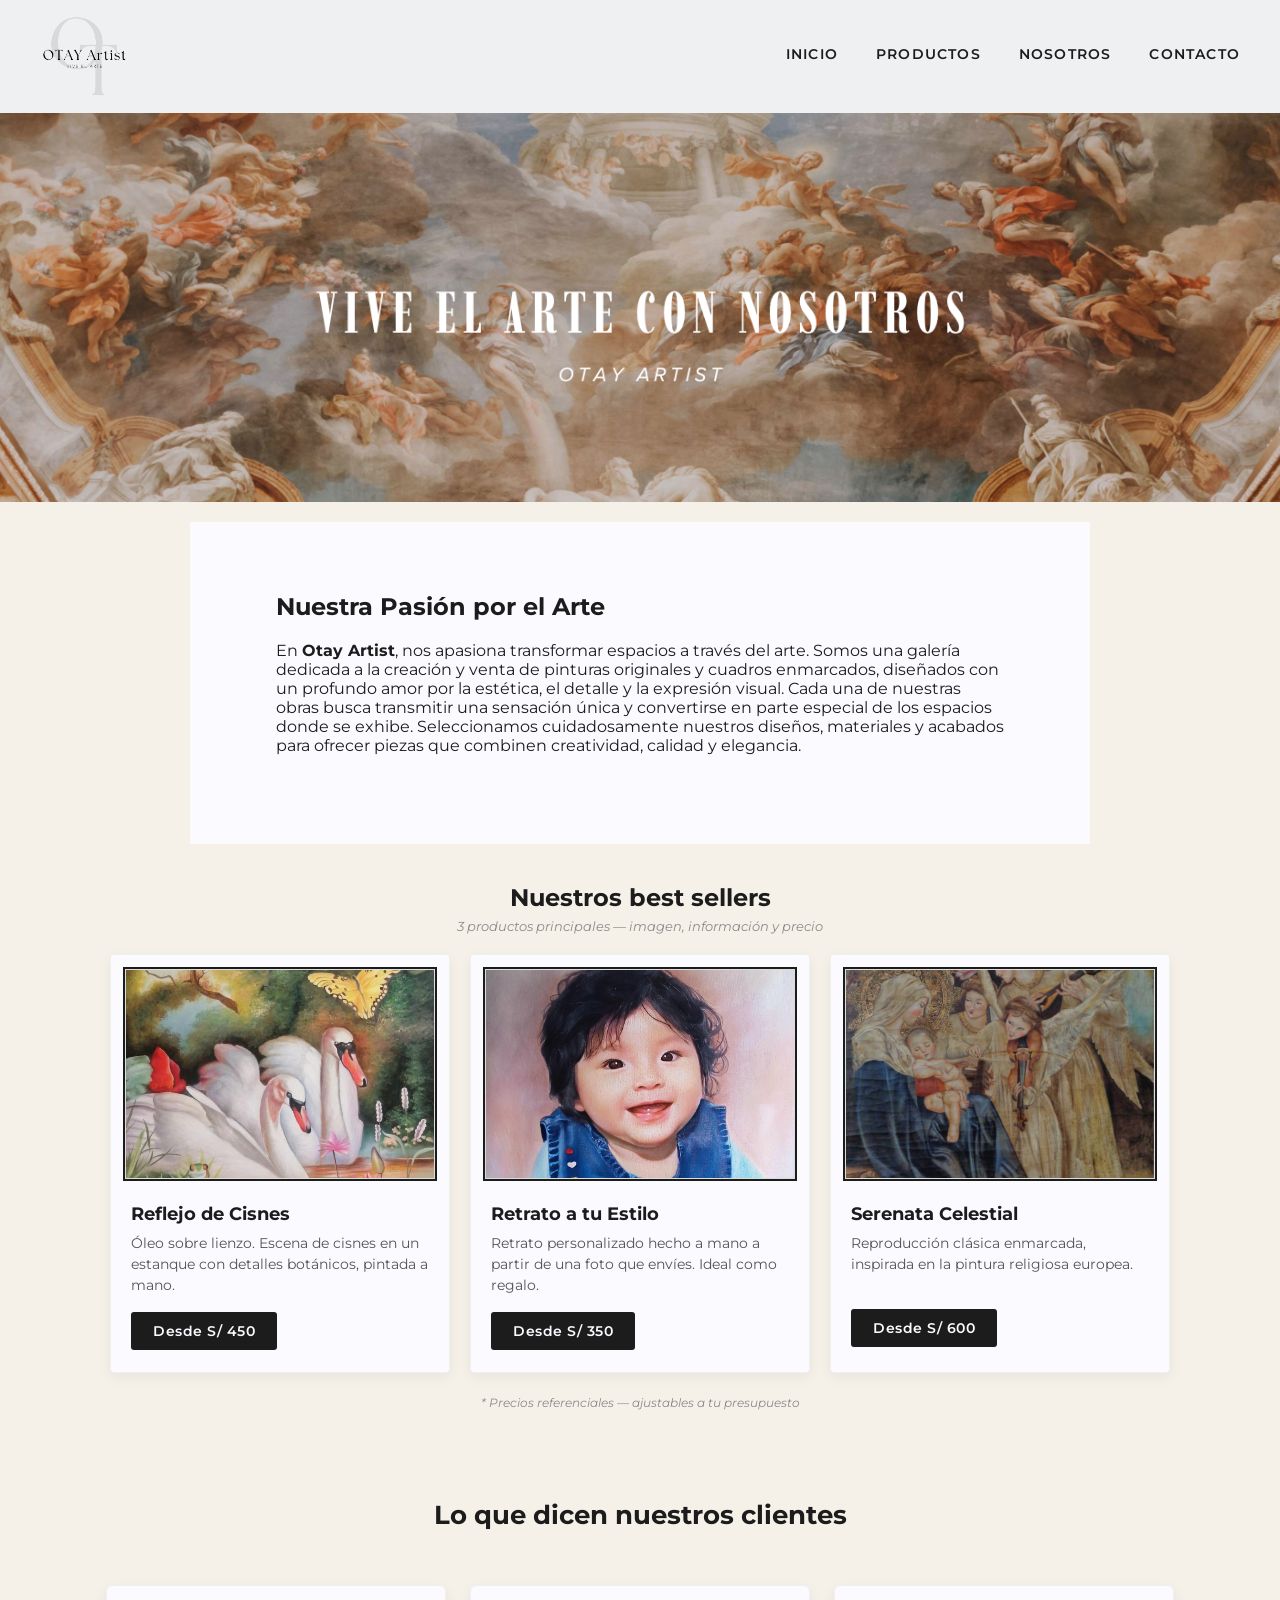
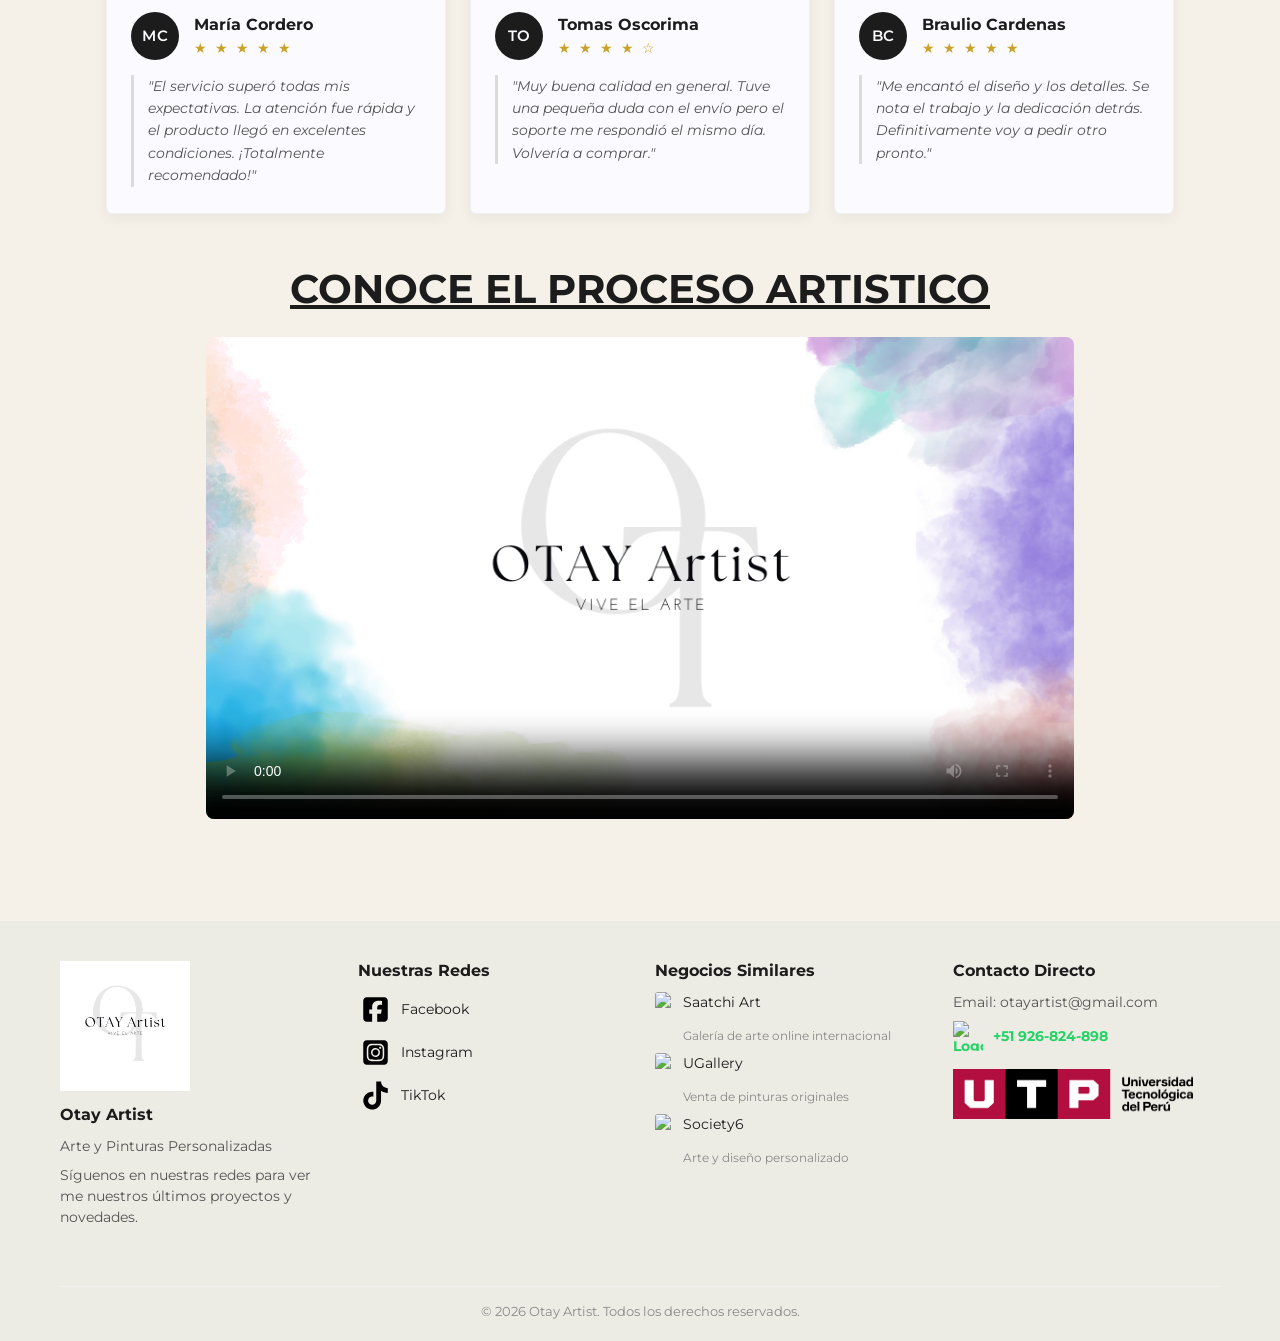
==== index.html @ 22705f79 "Actualizacion de redes sociales" ====
<!DOCTYPE html>
<html lang="en">

<head>
    <meta charset="UTF-8">
    <meta name="viewport" content="width=device-width, initial-scale=1.0">
    <title>Otay Artist</title>
    <link rel="stylesheet" href="styles.css">
</head>

<body>
    <header>

        <div class="titulo">
        <div class="barra-navegacion">
            <a href="index.html" class="logo-link">
                <img src="IMAGENES/logootay_header.png" alt="Otay Artist" class="logo-header">
            </a>

            <!-- Botón Hamburguesa -->
            <button class="menu-btn" id="menu-btn" aria-label="Abrir menú">☰</button>

            <!-- Menú Unificado -->
            <nav id="nav-links">
                <a href="index.html">Inicio</a>
                <a href="PAGINAS/productos.html">Productos</a>
                <a href="PAGINAS/nosotros.html">Nosotros</a>
                <a href="PAGINAS/contacto.html">Contacto</a>
            </nav>
        </div>
    </div>

        <center> <img class="portada" src="IMAGENES/portadaproyecto.png" alt="Portada Otay Artist"> </center>
    </header>

<div class="contenedor-info">   
    <center>
        <article class="info_index">
            <h2>Nuestra Pasión por el Arte</h2>
            <p>En <strong>Otay Artist</strong>, nos apasiona transformar espacios a través del arte. Somos una galería
                dedicada a la creación y venta de pinturas originales y cuadros enmarcados, diseñados con un profundo
                amor por la estética, el detalle y la expresión visual. Cada una de nuestras obras busca transmitir una sensación única y convertirse en parte especial de los
                espacios donde se exhibe. Seleccionamos cuidadosamente nuestros diseños, materiales y acabados para
                ofrecer piezas que combinen creatividad, calidad y elegancia.</p>
            <br>
        </article>
    </center>
</div>

    <center>
        <div class="productos">
            <br>
            <h2><b>Nuestros best sellers</b></h2>
            <p class="subtitulo_productos">3 productos principales — imagen, información y precio</p>
            <div class="lista_productos">
                <div class="tarjeta_producto">
                    <div class="marco-imagen">
                        <img class="producto" src="IMAGENES/img1.png" alt="Reflejo de Cisnes">
                    </div>
                    <div class="info_producto">
                        <h3>Reflejo de Cisnes</h3>
                        <p>Óleo sobre lienzo. Escena de cisnes en un estanque con detalles botánicos, pintada a mano.</p>
                        <span class="precio">Desde S/ 450</span>
                    </div>
                </div>
                <div class="tarjeta_producto">
                    <div class="marco-imagen">
                        <img class="producto" src="IMAGENES/img2..png" alt="Retrato a tu Estilo">
                    </div>
                    <div class="info_producto">
                        <h3>Retrato a tu Estilo</h3>
                        <p>Retrato personalizado hecho a mano a partir de una foto que envíes. Ideal como regalo.</p>
                        <span class="precio">Desde S/ 350</span>
                    </div>
                </div>
                <div class="tarjeta_producto">
                    <div class="marco-imagen">
                        <img class="producto" src="IMAGENES/img3.png" alt="Serenata Celestial">
                    </div>
                    <div class="info_producto">
                        <h3>Serenata Celestial</h3>
                        <p>Reproducción clásica enmarcada, inspirada en la pintura religiosa europea.</p>
                        <span class="precio">Desde S/ 600</span>
                    </div>
                </div>
            </div>
            <span class="nota_precios">* Precios referenciales — ajustables a tu presupuesto</span>
            <br>
        </div>
    </center>

    <section class="seccion-testimonios">
        <h2>Lo que dicen nuestros clientes</h2>

        <article class="tarjeta-testimonio">
            <header>
                <div class="avatar-inicial">MC</div>
                <div>
                    <h3>María Cordero</h3>
                    <span class="estrellas">★ ★ ★ ★ ★</span>
                </div>
            </header>
            <blockquote>
                <p>"El servicio superó todas mis expectativas. La atención fue rápida y el producto llegó en excelentes
                    condiciones. ¡Totalmente recomendado!"</p>
            </blockquote>
        </article>


        <article class="tarjeta-testimonio">
            <header>
                <div class="avatar-inicial">TO</div>
                <div>
                    <h3>Tomas Oscorima</h3>
                    <span class="estrellas">★ ★ ★ ★ ☆</span>
                </div>
            </header>
            <blockquote>
                <p>"Muy buena calidad en general. Tuve una pequeña duda con el envío pero el soporte me respondió el
                    mismo día. Volvería a comprar."</p>
            </blockquote>
        </article>


        <article class="tarjeta-testimonio">
            <header>
                <div class="avatar-inicial">BC</div>
                <div>
                    <h3>Braulio Cardenas</h3>
                    <span class="estrellas">★ ★ ★ ★ ★</span>
                </div>
            </header>
            <blockquote>
                <p>"Me encantó el diseño y los detalles. Se nota el trabajo y la dedicación detrás. Definitivamente voy
                    a pedir otro pronto."</p>
            </blockquote>
        </article>
    </section>


    <div class="contenedor-proceso">
        <h2><b><u>CONOCE EL PROCESO ARTISTICO</u></b></h2>
        <video controls src="IMAGENES/videoproyecto.mp4" poster="IMAGENES/poster.png" width="900px"
            height="500px"></video>
    </div>
    <br>
    <br>
    <div class="footer-wrapper">
    <footer class="footer">
        <div>
            <img src="IMAGENES/logootay.png" alt="Logo Otay Artist">
            <h3>Otay Artist</h3>
            <p>Arte y Pinturas Personalizadas</p>
            <p>Síguenos en nuestras redes para ver me nuestros últimos proyectos y novedades.</p>
        </div>
        <div>
            <h3>Nuestras Redes</h3>
            <a href="https://www.facebook.com/share/1Ecgk5PPjs/" target="_blank" rel="noopener noreferrer"><img class="face" src="IMAGENES/facebook.svg"
                    alt="Facebook">
                Facebook</a><br>
            <a href="https://www.instagram.com/otayartist_oficial?igsi=d2FyZjk4bGd4dnV0" target="_blank" rel="noopener noreferrer"><img class="ins" src="IMAGENES/instagram.svg"
                    alt="Instagram"> Instagram</a><br>
            <a href="https://www.tiktok.com/@otay.artist?_r=1&_t=ZS-99UWSYAgyCg" target="_blank" rel="noopener noreferrer"><img class="tik" src="IMAGENES/tiktok.svg" alt="TikTok">
                TikTok</a><br>
            
        </div>

        <div class="negocios-similares">
            <h3>Negocios Similares</h3>
            <a href="https://www.saatchiart.com" target="_blank" rel="noopener noreferrer">
                <img class="icono-negocio" src="https://www.google.com/s2/favicons?sz=64&domain=saatchiart.com" alt="Saatchi Art">
                Saatchi Art</a>
            <span>Galería de arte online internacional</span>
            <a href="https://www.ugallery.com" target="_blank" rel="noopener noreferrer">
                <img class="icono-negocio" src="https://www.google.com/s2/favicons?sz=64&domain=ugallery.com" alt="UGallery">
                UGallery</a>
            <span>Venta de pinturas originales</span>
            <a href="https://society6.com" target="_blank" rel="noopener noreferrer">
                <img class="icono-negocio" src="https://www.google.com/s2/favicons?sz=64&domain=society6.com" alt="Society6">
                Society6</a>
            <span>Arte y diseño personalizado</span>
        </div>

        <div>
            <h3>Contacto Directo</h3>
            <p>Email: otayartist@gmail.com</p>
            <a href="https://wa.me/51926824898" target="_blank" style="text-decoration: none; color: #25d366; font-weight: bold; display: inline-flex; align-items: center; gap: 10px;">
                    <img src="https://upload.wikimedia.org/wikipedia/commons/6/6b/WhatsApp.svg" alt="Logo WhatsApp" width="30" height="30">
                    <span>+51 926-824-898</span><br>
                    <a href="https://www.utp.edu.pe" target="_blank" rel="noopener noreferrer"><img class="utp" src="IMAGENES/UTP.png" alt="UTP"></a>
        </div>

        <div class="footer-copy">
            <p>&copy; 2026 Otay Artist. Todos los derechos reservados.</p>
        </div>


    </footer>
    </div>

    <script>
    document.addEventListener("DOMContentLoaded", () => {
        const menuBtn = document.getElementById("menu-btn");
        const navLinks = document.getElementById("nav-links");

        if (menuBtn && navLinks) {
            menuBtn.addEventListener("click", () => {
                navLinks.classList.toggle("active");
            });
        }
    });
     </script>
</body>

</html>
---- styles.css ----
@import url('https://fonts.googleapis.com/css2?family=Montserrat:wght@400;500;600;700&display=swap');

* {
    margin: 0;
    padding: 0;
    box-sizing: border-box;
    
}
body{
    font-family: 'Montserrat', sans-serif;
    background-color: #F5F1E8;
    color: #1C1C1C;
}

.face{
    color: rgb(255, 255, 255);
    width: 40px;
    height: 40px;
}
.ins{
    width: 40px;
    height: 40px;
}
.tik{
    width: 40px;
    height: 40px;
}
.utp{
    width: 200px;
    height: 50px;
}
.titulo {
    width: 100%;
    background-color: #EEF0F2;
    padding: 14px 30px;
    border-bottom: 1px solid #EEF0F2;
}

.barra-navegacion {
    max-width: 1200px;
    margin: 0 auto;
    display: flex;
    align-items: center;
    justify-content: space-between;
    flex-wrap: wrap;
    gap: 14px;
}

.logo-link {
    display: block;
    line-height: 0;
}

.logo-header {
    height: 84px;
    width: auto;
    display: block;
    mix-blend-mode: multiply;   /* funde el fondo blanco del logo con el fondo del header */
}

.titulo nav {
    display: flex;
    align-items: center;
    gap: 38px;
    flex-wrap: wrap;
}

.titulo nav a {
    color: #1C1C1C;
    text-decoration: none;
    font-size: 14px;
    font-weight: 600;
    letter-spacing: 1.2px;
    text-transform: uppercase;
    position: relative;
    padding-bottom: 4px;
    transition: opacity 0.3s ease;
}

.titulo nav a::after {
    content: "";
    position: absolute;
    left: 0;
    bottom: 0;
    width: 0;
    height: 2px;
    background-color: #1C1C1C;
    transition: width 0.3s ease;
}

.titulo nav a:hover {
    opacity: 0.75;
}

.titulo nav a:hover::after {
    width: 100%;
}

.titulo h1 {
    font-family: 'montserrat', sans-serif;
    margin: 0 0 15px 0;
    color: #1C1C1C;
    font-size: 26px;
    
}
.contenedor-info{
    max-width: 820px;
    text-align: center;
    max-width: 900px; /* Ancho máximo para pantallas grandes */
    margin: 0 auto;
    padding: 0 1rem;
    background-color: #FAFAFF;
}

.info_index{
    margin-top: 4%;    /* Separación superior respecto al banner */
    margin-bottom: 4%;
}

/* Contenedor del menú */
.menu {
    display: flex;
    justify-content: center;
    align-items: center;
    gap: 60px; /* Separa los enlaces entre sí */
}

/* ENLACES DEL MENÚ */
.menu a {
    color: #1C1C1C ; 
    text-decoration: none;        
    font-size:25px;
    font-weight: 500;
    letter-spacing: 1px;
    transition: opacity 0.3s ease;
}

.menu a:hover {
    opacity: 0.6; /* Efecto suave al pasar el mouse */
}

/* PORTADA */
.portada {
    width: 100%;
    max-height: 420px;
    object-fit: cover;
    object-position: center 35%;
    display: block;
}

.subtitulo_productos {
    font-size: 13px;
    font-style: italic;
    color: #8a8a8a;
    margin-top: 6px;
    margin-bottom: 10px;
}

/* Contenedor de la lista de productos */
.lista_productos,
div[clas="lista_productos"] {
    display: flex;
    flex-wrap: wrap;             /* Permite que las tarjetas bajes de fila en móviles */
    justify-content: center;     /* Centra las tarjetas */
    gap: 20px;                   /* Separación constante entre tarjetas */
    max-width: 1200px;
    margin: 20px auto;
    padding: 0 15px;
}

/* Tarjeta individual */
.tarjeta_producto {
    flex: 1 1 280px;            /* Crece, se encoge y tiene una base de 280px */
    max-width: 340px;           /* Limite de ancho para pantallas grandes */
    box-sizing: border-box;
    text-align: left;
    background-color: #FAFAFF;
    border: 1px solid #EEF0F2;
    border-radius: 4px;
    overflow: hidden;
    box-shadow: 0 4px 14px rgba(28, 28, 28, 0.06);
    transition: transform 0.25s ease, box-shadow 0.25s ease;
}

.tarjeta_producto:hover {
    transform: translateY(-4px);
    box-shadow: 0 10px 24px rgba(28, 28, 28, 0.12);
}

/* Marco tipo "cuadro" alrededor de la imagen del producto */
.marco-imagen {
    padding: 14px 14px 6px 14px;
    background-color: #FAFAFF;
}

.tarjeta_producto img,
.producto {
    width: 100%;
    height: 210px;
    object-fit: cover;
    display: block;
    border: 1px solid #DADDD8;
    outline: 2px solid #1C1C1C;
    outline-offset: 0;
}

.tarjeta_producto .info_producto {
    padding: 18px 20px 22px 20px;
}

.tarjeta_producto h3 {
    font-size: 18px;
    color: #1C1C1C;
    margin-bottom: 8px;
}

/* Descripción */
.tarjeta_producto p {
    margin-top: 0;
    margin-bottom: 16px;
    font-size: 14px;
    color: #555555;
    line-height: 1.5;
    min-height: 60px;
}

.tarjeta_producto .precio {
    display: inline-block;
    background-color: #1C1C1C;
    color: #FAFAFF;
    font-size: 14px;
    font-weight: 600;
    letter-spacing: 0.5px;
    padding: 10px 22px;
    border-radius: 3px;
}

.nota_precios {
    display: block;
    text-align: center;
    font-size: 12px;
    color: #8a8a8a;
    font-style: italic;
    margin-top: 22px;
}


/* Contenedor de comentarios */
.seccion-testimonios {
    display: flex;
    flex-wrap: wrap;             /* Hace que sea responsivo */
    justify-content: center;     /* Centra las 3 tarjetas */
    gap: 24px;                   /* Espacio entre cada tarjeta */
    max-width: 1200px;
    margin: 20px auto 50px auto;
    padding: 0 15px;
}

/* El título de los comentarios */
.seccion-testimonios h2 {
    flex: 1 0 100%;                  
    text-align: center;
    margin: 50px 0 30px 0;
    color: #1C1C1C;
    font-size: 26px;
}

/* Tarjeta individual de comentario */
.tarjeta-testimonio {
    flex: 1 1 280px;           
    max-width: 340px;           /* Límite de ancho para pantallas grandes */
    box-sizing: border-box;
    padding: 26px 24px;
    background-color: #FAFAFF;
    border: 1px solid #EEF0F2;
    border-radius: 6px;
    box-shadow: 0 4px 14px rgba(28, 28, 28, 0.06);
    transition: transform 0.25s ease, box-shadow 0.25s ease;
}

.tarjeta-testimonio:hover {
    transform: translateY(-4px);
    box-shadow: 0 10px 24px rgba(28, 28, 28, 0.1);
}

/* Alineación con el nombre pero no se muy bien que hace xd */
.tarjeta-testimonio header {
    display: flex;
    align-items: center;
    gap: 15px;
    margin-bottom: 15px;
}

/* Círculo con las iniciales del cliente */
.avatar-inicial {
    flex-shrink: 0;
    width: 48px;
    height: 48px;
    border-radius: 50%;
    background-color: #1C1C1C;
    color: #FAFAFF;
    display: flex;
    align-items: center;
    justify-content: center;
    font-size: 15px;
    font-weight: 600;
    letter-spacing: 0.5px;
}

.tarjeta-testimonio h3 {
    font-size: 16px;
    color: #1C1C1C;
    margin-bottom: 4px;
}

.tarjeta-testimonio .estrellas {
    color: #C9A227;
    font-size: 14px;
    letter-spacing: 2px;
}

.tarjeta-testimonio blockquote {
    font-size: 14px;
    color: #555555;
    line-height: 1.6;
    font-style: italic;
    border-left: 3px solid #DADDD8;
    padding-left: 14px;
    margin: 0;
}

/* footer con propiedades responsivas */
.footer {
    display: flex;
    flex-wrap: wrap;             /* Permite que baje a 1 fila en celulares */
    justify-content: space-around;
    align-items: flex-start;
    gap: 30px;
    max-width: 1200px;
    margin: 50px auto 0 auto;
    padding: 40px 20px 20px 20px;
}

/* Las 3 primeras columnas (Marca, Redes, Contacto) */
.footer > div {
    flex: 1 1 250px;            /* Cada columna ocupa como mínimo 250px */
    max-width: 350px;
}

.footer h3 {
    font-size: 16px;
    margin-bottom: 12px;
    color: #1C1C1C;
}

.footer p {
    font-size: 14px;
    color: #555555;
    line-height: 1.5;
    margin-bottom: 8px;
}

/* Enlaces de Redes Sociales */
.footer a {
    color: #1C1C1C;
    text-decoration: none;
    font-size: 14px;
    display: inline-flex;
    align-items: center;
    gap: 8px;
    margin-bottom: 8px;
}

.footer a:hover {
    opacity: 0.7;
}

/* Iconos de redes */
.face, .ins, .tik {
    width: 35px;
    height: 35px;
}

/* Logo UTP */
.utp {
    width: 240px;
    height: 50px;
    margin-top: 10px;
}

/* Copyright  */
.footer .footer-copy {
    flex: 1 0 100%;             /* Ocupa el 100% de la fila */
    max-width: 100%;
    text-align: center;
    margin-top: 20px;
    padding-top: 15px;
    border-top: 1px solid #EEF0F2;
}

.footer .footer-copy p {
    margin-bottom: 0;
    font-size: 13px;
    color: #8a8a8a;
}

/* Sección Negocios Similares dentro del footer */
.footer .negocios-similares a {
    display: inline-flex;
    align-items: center;
    gap: 8px;
}

.footer .negocios-similares .icono-negocio {
    width: 20px;
    height: 20px;
    border-radius: 3px;
    flex-shrink: 0;
}

.footer .negocios-similares span {
    font-size: 12px;
    color: #8a8a8a;
    display: block;
    margin: 2px 0 10px 28px;
}


.footer-wrapper {
    background-color: #ECEBE4;
    margin-top: 60px;
}

.footer img[alt="Logo Otay Artist"] {
    width: 130px;
    height: auto;
    margin-bottom: 10px;
}


/* Contenedor general que centra pantallas pequeñas */
.contenedor-proceso {
  text-align: center;
  max-width: 900px; /* Ancho máximo para pantallas grandes */
  margin: 0 auto;
  padding: 0 1rem;
}

/* Título responsivo usando clamp() */
.contenedor-proceso h2 {
  font-size: clamp(1.5rem, 3.5vw, 2.5rem); 
  font-weight: bold;
  text-decoration: underline;
  margin-bottom: 1.5rem;
}

/* Video responsivo  */
.contenedor-proceso video {
  width: 100%;     
  height: auto;      
  max-height: 500px;
  border-radius: 8px; 
}

.navbar {
    top: 0;
    display: flex;
    justify-content: space-between;
    align-items: center;
    background-color:#EFECE6;
    padding: 0.5rem 1rem;
    position: sticky;
}


/* Botón Hamburguesa (oculto en pantallas grandes) */
.menu-btn {
    display: none;
    background: transparent;
    border: none;
    font-size: 28px;
    color: #1C1C1C;
    cursor: pointer;
    padding: 5px;
}

/* --- Responsive para pantallas menores a 768px --- */
@media (max-width: 768px) {
    .menu-btn {
        display: block; /* Muestra el botón ☰  */
    }

    .titulo nav {
        display: none; /* Oculta los enlaces por defecto */
        width: 100%;
        flex-direction: column;
        align-items: center;
        gap: 18px;
        padding-top: 15px;
        padding-bottom: 10px;
    }

    .titulo nav.active {
        display: flex; /* Se despliega al pulsar el botón ☰ */
    }
}

.info_index {
    padding: 50px;
    text-align: left;
    border-radius: 9px;
    margin-top: 20px;
    margin-bottom: 20px;
}
.info_index h2, .info_index p {
    margin: 20px;
}
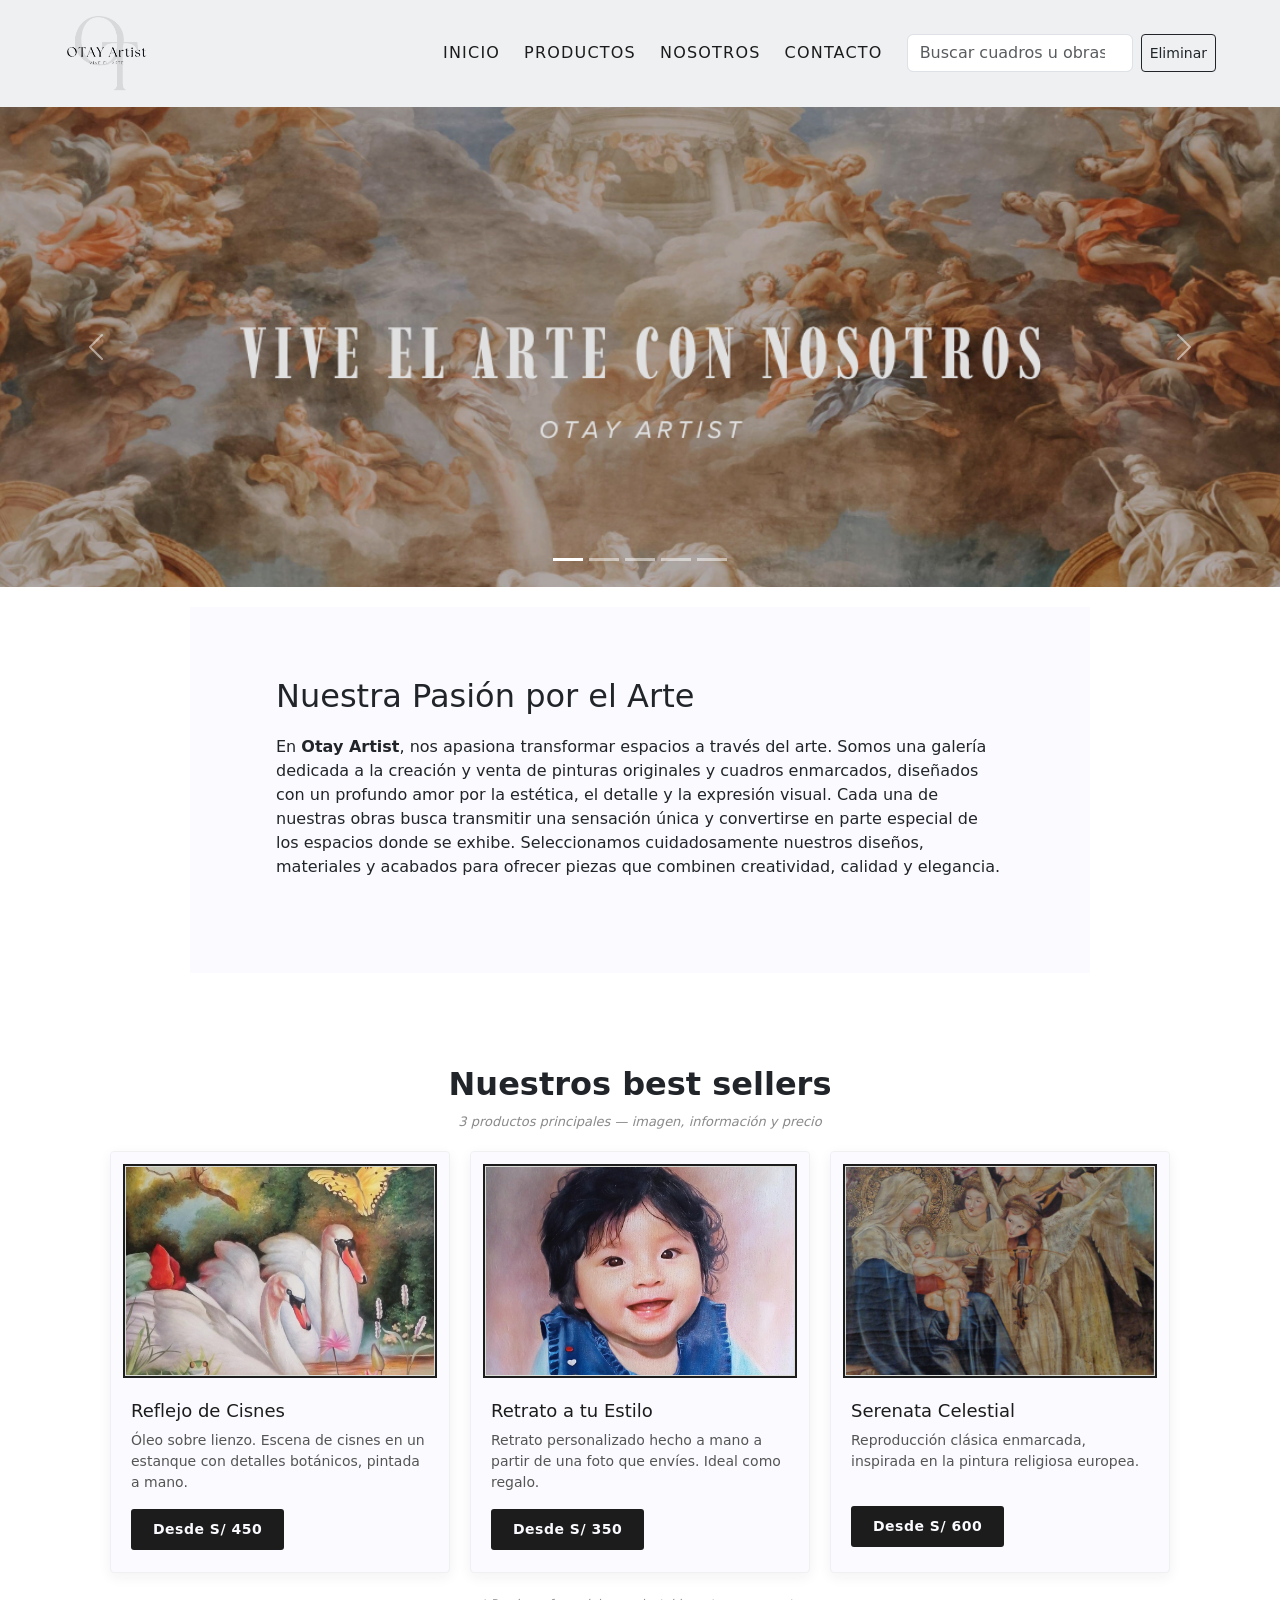
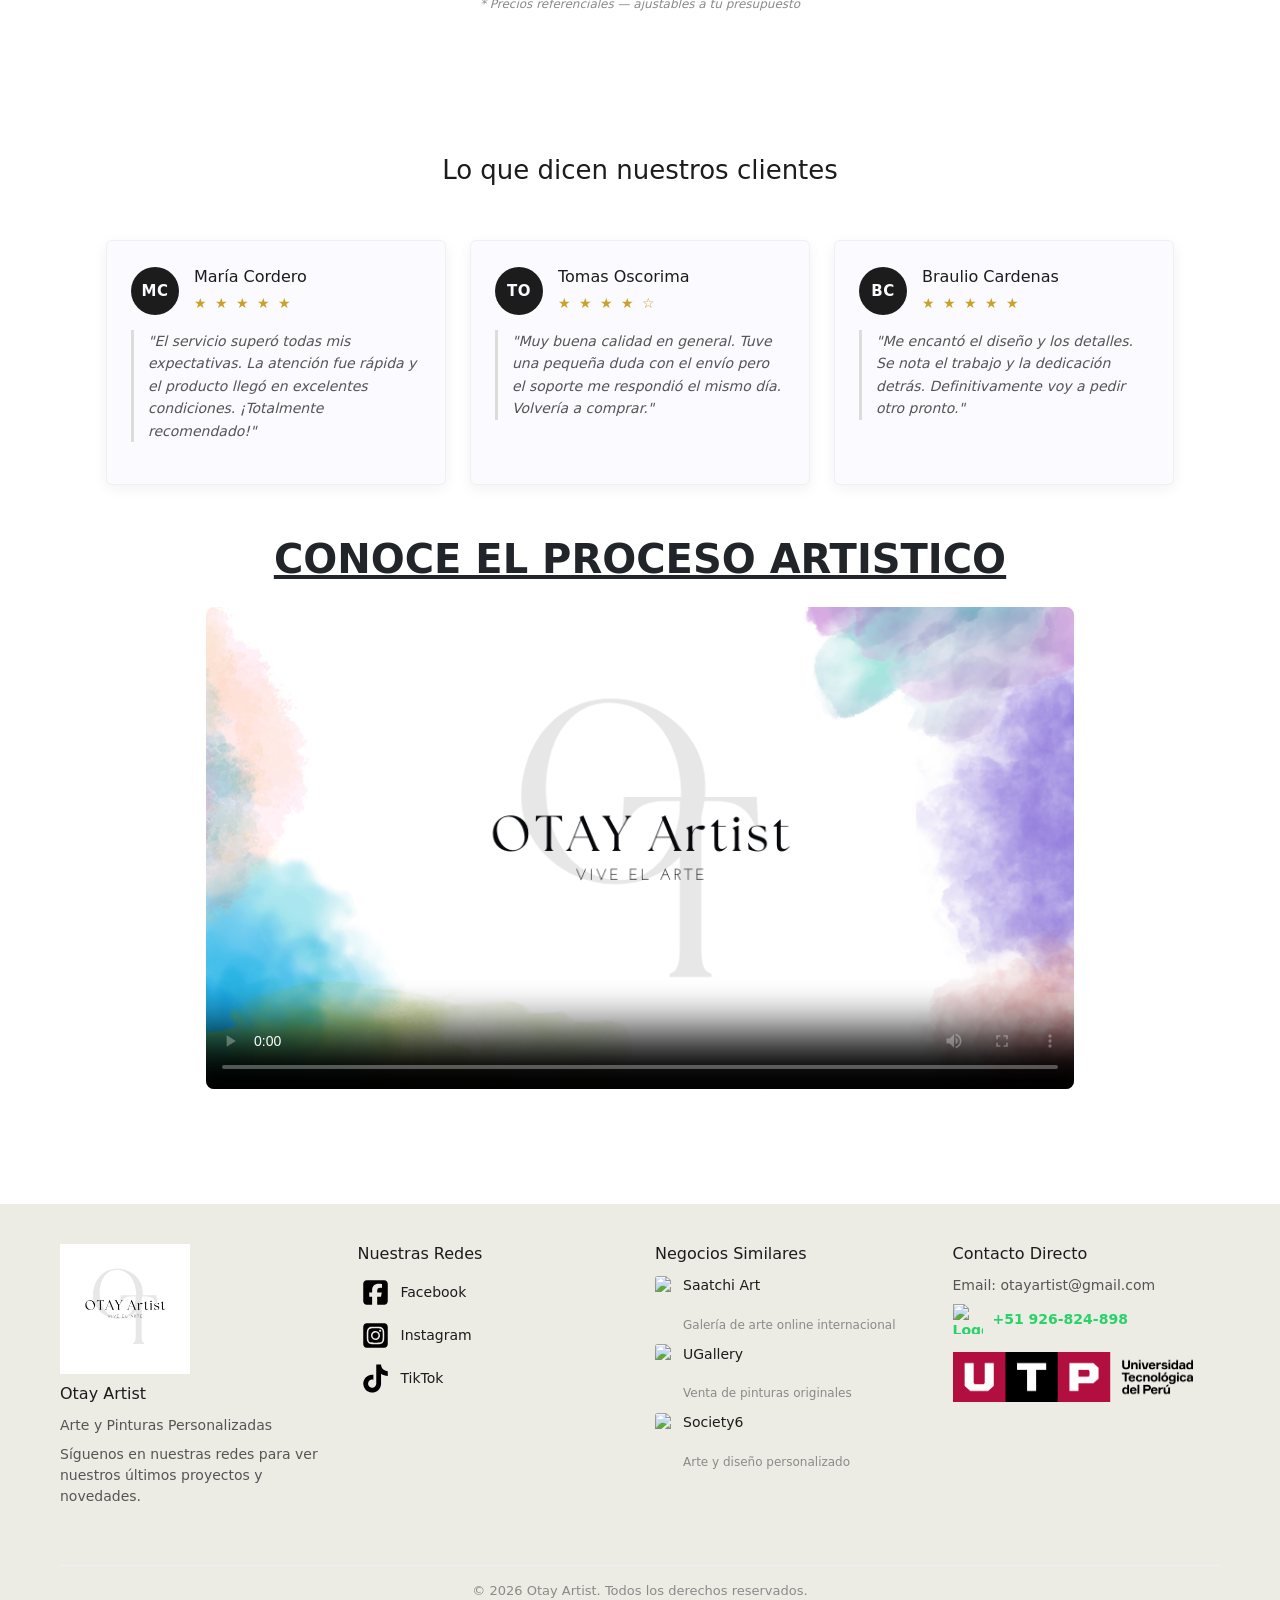
==== commit 039d5d3a: "adaptado frameworks + busqueda estatica y dinamica + slider" ====
--- a/index.html
+++ b/index.html
@@ -1,96 +1,204 @@
-
-
 <!DOCTYPE html>
-<html lang="en">
+<html lang="es">
 
 <head>
     <meta charset="UTF-8">
     <meta name="viewport" content="width=device-width, initial-scale=1.0">
     <title>Otay Artist</title>
     <link rel="stylesheet" href="styles.css">
+    <link rel="icon" type="image/png" href="IMAGENES/logootay_header.png">
+   
+
+    <link href="https://cdn.jsdelivr.net/npm/bootstrap@5.3.3/dist/css/bootstrap.min.css" rel="stylesheet"
+        integrity="sha384-QWTKZyjpPEjISv5WaRU9OFeRpok6YctnYmDr5pNlyT2bRjXh0JMhjY6hW+ALEwIH" crossorigin="anonymous">
+
+    <script src="https://cdn.jsdelivr.net/npm/bootstrap@5.3.3/dist/js/bootstrap.bundle.min.js"
+        integrity="sha384-YvpcrYf0tY3lHB60NNkmXc5s9fDVZLESaAA55NDzOxhy9GkcIdslK1eN7N6jIeHz"
+        crossorigin="anonymous"></script>
+
 </head>
 
 <body>
     <header>
-
-        <div class="titulo">
-        <div class="barra-navegacion">
-            <a href="index.html" class="logo-link">
-                <img src="IMAGENES/logootay_header.png" alt="Otay Artist" class="logo-header">
-            </a>
-
-            <!-- Botón Hamburguesa -->
-            <button class="menu-btn" id="menu-btn" aria-label="Abrir menú">☰</button>
-
-            <!-- Menú Unificado -->
-            <nav id="nav-links">
-                <a href="index.html">Inicio</a>
-                <a href="PAGINAS/productos.html">Productos</a>
-                <a href="PAGINAS/nosotros.html">Nosotros</a>
-                <a href="PAGINAS/contacto.html">Contacto</a>
-            </nav>
+        <nav class="navbar navbar-expand-lg titulo sticky-top">
+            <div class="container-fluid max-width-1200 px-lg-4">
+                <a class="navbar-brand logo-link" href="index.html">
+                    <img src="IMAGENES/logootay_header.png" alt="Otay Artist" class="logo-header">
+                </a>
+
+                <button class="navbar-toggler border-0" type="button" data-bs-toggle="collapse"
+                    data-bs-target="#menuOtay" aria-controls="menuOtay" aria-expanded="false"
+                    aria-label="Abrir navegación">
+                    <span class="navbar-toggler-icon"></span>
+                </button>
+
+                <div class="collapse navbar-collapse" id="menuOtay">
+                    <ul class="navbar-nav ms-auto mb-2 mb-lg-0 align-items-lg-center gap-lg-4">
+                        <li class="nav-item">
+                            <a class="nav-link nav-link-otay active" href="index.html">Inicio</a>
+                        </li>
+                        <li class="nav-item">
+                            <a class="nav-link nav-link-otay" href="PAGINAS/productos.html">Productos</a>
+                        </li>
+                        <li class="nav-item">
+                            <a class="nav-link nav-link-otay" href="PAGINAS/nosotros.html">Nosotros</a>
+                        </li>
+                        <li class="nav-item">
+                            <a class="nav-link nav-link-otay" href="PAGINAS/contacto.html">Contacto</a>
+                        </li>
+                    </ul>
+
+                    <form class="d-flex ms-lg-4 mt-3 mt-lg-0" role="search" onsubmit="return false;">
+                        <input class="form-control input-busqueda-otay me-2" type="search" id="busqueda-input"
+                            placeholder="Buscar cuadros u obras..." aria-label="Buscar">
+                        <button class="btn btn-outline-dark btn-sm" type="button" id="btn-limpiar">Eliminar</button>
+                    </form>
+                </div>
+            </div>
+        </nav>
+
+        <!--slider-->
+        <div id="sliderPortada" class="carousel slide carousel-fade position-relative" data-bs-ride="carousel"
+            data-bs-interval="4500">
+
+            <div class="carousel-indicators">
+                <button type="button" data-bs-target="#sliderPortada" data-bs-slide-to="0" class="active"
+                    aria-current="true" aria-label="Imagen 1"></button>
+                <button type="button" data-bs-target="#sliderPortada" data-bs-slide-to="1"
+                    aria-label="Imagen 2"></button>
+                <button type="button" data-bs-target="#sliderPortada" data-bs-slide-to="2"
+                    aria-label="Imagen 3"></button>
+                <button type="button" data-bs-target="#sliderPortada" data-bs-slide-to="3"
+                    aria-label="Imagen 4"></button>
+                <button type="button" data-bs-target="#sliderPortada" data-bs-slide-to="4"
+                    aria-label="Imagen 5"></button>
+            </div>
+
+           
+
+            <div class="carousel-inner">
+                <!-- portada 1 -->
+                <div class="carousel-item active">
+                    <img src="IMAGENES/portadaproyecto.png" class="d-block w-100"
+                        alt="Vive el arte con nosotros - Otay Artist" data-bs-interval="1000">
+                </div>
+
+                <!-- portada 2-->
+                <div class="carousel-item">
+                    <img src="IMAGENES/portada2.jpeg" class="d-block w-100" alt="Slider 2">
+                </div>
+
+                <!--portada 3-->
+                <div class="carousel-item">
+                    <img src="IMAGENES/portada3.jpeg" class="d-block w-100" alt="Slider 3">
+                </div>
+
+                <!-- portada 4 -->
+                <div class="carousel-item">
+                    <img src="IMAGENES/portada4.jpeg" class="d-block w-100" alt="Slider 4">
+                </div>
+
+                <!--portada 5-->
+                <div class="carousel-item">
+                    <img src="IMAGENES/portada5.jpeg" class="d-block w-100" alt="Slider 5">
+                </div>
+            </div>
+
+            <button class="carousel-control-prev" type="button" data-bs-target="#sliderPortada" data-bs-slide="prev">
+                <span class="carousel-control-prev-icon" aria-hidden="true"></span>
+                <span class="visually-hidden">Anterior</span>
+            </button>
+            <button class="carousel-control-next" type="button" data-bs-target="#sliderPortada" data-bs-slide="next">
+                <span class="carousel-control-next-icon" aria-hidden="true"></span>
+                <span class="visually-hidden">Siguiente</span>
+            </button>
         </div>
+    </header>
+
+    <div class="contenedor-info">
+        <center>
+            <article class="info_index">
+                <h2>Nuestra Pasión por el Arte</h2>
+                <p>En <strong>Otay Artist</strong>, nos apasiona transformar espacios a través del arte. Somos una
+                    galería
+                    dedicada a la creación y venta de pinturas originales y cuadros enmarcados, diseñados con un
+                    profundo
+                    amor por la estética, el detalle y la expresión visual. Cada una de nuestras obras busca transmitir
+                    una sensación única y convertirse en parte especial de los
+                    espacios donde se exhibe. Seleccionamos cuidadosamente nuestros diseños, materiales y acabados para
+                    ofrecer piezas que combinen creatividad, calidad y elegancia.</p>
+                <br>
+            </article>
+        </center>
     </div>
-
-        <center> <img class="portada" src="IMAGENES/portadaproyecto.png" alt="Portada Otay Artist"> </center>
-    </header>
-
-<div class="contenedor-info">   
-    <center>
-        <article class="info_index">
-            <h2>Nuestra Pasión por el Arte</h2>
-            <p>En <strong>Otay Artist</strong>, nos apasiona transformar espacios a través del arte. Somos una galería
-                dedicada a la creación y venta de pinturas originales y cuadros enmarcados, diseñados con un profundo
-                amor por la estética, el detalle y la expresión visual. Cada una de nuestras obras busca transmitir una sensación única y convertirse en parte especial de los
-                espacios donde se exhibe. Seleccionamos cuidadosamente nuestros diseños, materiales y acabados para
-                ofrecer piezas que combinen creatividad, calidad y elegancia.</p>
-            <br>
-        </article>
-    </center>
-</div>
-
+    <br>
+    <br>
     <center>
         <div class="productos">
             <br>
             <h2><b>Nuestros best sellers</b></h2>
             <p class="subtitulo_productos">3 productos principales — imagen, información y precio</p>
-            <div class="lista_productos">
-                <div class="tarjeta_producto">
+
+            <!-- Contador de resultados del buscador -->
+            <div id="info-busqueda" class="text-muted small mb-3"></div>
+
+            <div class="lista_productos" id="grilla-productos">
+
+                <!-- PRODUCTO 1 -->
+                <div class="tarjeta_producto item-tarjeta" data-nombre="Reflejo de Cisnes"
+                    data-descripcion="Óleo sobre lienzo. Escena de cisnes en un estanque con detalles botánicos, pintada a mano.">
                     <div class="marco-imagen">
                         <img class="producto" src="IMAGENES/img1.png" alt="Reflejo de Cisnes">
                     </div>
                     <div class="info_producto">
-                        <h3>Reflejo de Cisnes</h3>
-                        <p>Óleo sobre lienzo. Escena de cisnes en un estanque con detalles botánicos, pintada a mano.</p>
+                        <h3 class="prod-titulo">Reflejo de Cisnes</h3>
+                        <p class="prod-desc">Óleo sobre lienzo. Escena de cisnes en un estanque con detalles botánicos,
+                            pintada a mano.</p>
                         <span class="precio">Desde S/ 450</span>
                     </div>
                 </div>
-                <div class="tarjeta_producto">
+
+                <!-- PRODUCTO 2 -->
+                <div class="tarjeta_producto item-tarjeta" data-nombre="Retrato a tu Estilo"
+                    data-descripcion="Retrato personalizado hecho a mano a partir de una foto que envíes. Ideal como regalo.">
                     <div class="marco-imagen">
-                        <img class="producto" src="IMAGENES/img2..png" alt="Retrato a tu Estilo">
+                        <img class="producto" src="IMAGENES/img2.png" alt="Retrato a tu Estilo">
                     </div>
                     <div class="info_producto">
-                        <h3>Retrato a tu Estilo</h3>
-                        <p>Retrato personalizado hecho a mano a partir de una foto que envíes. Ideal como regalo.</p>
+                        <h3 class="prod-titulo">Retrato a tu Estilo</h3>
+                        <p class="prod-desc">Retrato personalizado hecho a mano a partir de una foto que envíes. Ideal
+                            como regalo.</p>
                         <span class="precio">Desde S/ 350</span>
                     </div>
                 </div>
-                <div class="tarjeta_producto">
+
+                <!-- PRODUCTO 3 -->
+                <div class="tarjeta_producto item-tarjeta" data-nombre="Serenata Celestial"
+                    data-descripcion="Reproducción clásica enmarcada, inspirada en la pintura religiosa europea.">
                     <div class="marco-imagen">
                         <img class="producto" src="IMAGENES/img3.png" alt="Serenata Celestial">
                     </div>
                     <div class="info_producto">
-                        <h3>Serenata Celestial</h3>
-                        <p>Reproducción clásica enmarcada, inspirada en la pintura religiosa europea.</p>
+                        <h3 class="prod-titulo">Serenata Celestial</h3>
+                        <p class="prod-desc">Reproducción clásica enmarcada, inspirada en la pintura religiosa europea.
+                        </p>
                         <span class="precio">Desde S/ 600</span>
                     </div>
                 </div>
-            </div>
+
+            </div>
+
+            <!-- Aviso cuando no hay coincidencias -->
+            <div id="sin-resultados" class="d-none my-4 text-muted fst-italic">
+                No se encontraron obras que coincidan con la búsqueda.
+            </div>
+
             <span class="nota_precios">* Precios referenciales — ajustables a tu presupuesto</span>
             <br>
         </div>
     </center>
-
+    <br>
+    <br>
     <section class="seccion-testimonios">
         <h2>Lo que dicen nuestros clientes</h2>
 
@@ -108,7 +216,6 @@
             </blockquote>
         </article>
 
-
         <article class="tarjeta-testimonio">
             <header>
                 <div class="avatar-inicial">TO</div>
@@ -122,7 +229,6 @@
                     mismo día. Volvería a comprar."</p>
             </blockquote>
         </article>
-
 
         <article class="tarjeta-testimonio">
             <header>
@@ -139,79 +245,130 @@
         </article>
     </section>
 
-
     <div class="contenedor-proceso">
         <h2><b><u>CONOCE EL PROCESO ARTISTICO</u></b></h2>
         <video controls src="IMAGENES/videoproyecto.mp4" poster="IMAGENES/poster.png" width="900px"
             height="500px"></video>
     </div>
-    <br>
-    <br>
+    <br><br>
+
     <div class="footer-wrapper">
-    <footer class="footer">
-        <div>
-            <img src="IMAGENES/logootay.png" alt="Logo Otay Artist">
-            <h3>Otay Artist</h3>
-            <p>Arte y Pinturas Personalizadas</p>
-            <p>Síguenos en nuestras redes para ver me nuestros últimos proyectos y novedades.</p>
-        </div>
-        <div>
-            <h3>Nuestras Redes</h3>
-            <a href="https://www.facebook.com/share/1Ecgk5PPjs/" target="_blank" rel="noopener noreferrer"><img class="face" src="IMAGENES/facebook.svg"
-                    alt="Facebook">
-                Facebook</a><br>
-            <a href="https://www.instagram.com/otayartist_oficial?igsi=d2FyZjk4bGd4dnV0" target="_blank" rel="noopener noreferrer"><img class="ins" src="IMAGENES/instagram.svg"
-                    alt="Instagram"> Instagram</a><br>
-            <a href="https://www.tiktok.com/@otay.artist?_r=1&_t=ZS-99UWSYAgyCg" target="_blank" rel="noopener noreferrer"><img class="tik" src="IMAGENES/tiktok.svg" alt="TikTok">
-                TikTok</a><br>
-            
-        </div>
-
-        <div class="negocios-similares">
-            <h3>Negocios Similares</h3>
-            <a href="https://www.saatchiart.com" target="_blank" rel="noopener noreferrer">
-                <img class="icono-negocio" src="https://www.google.com/s2/favicons?sz=64&domain=saatchiart.com" alt="Saatchi Art">
-                Saatchi Art</a>
-            <span>Galería de arte online internacional</span>
-            <a href="https://www.ugallery.com" target="_blank" rel="noopener noreferrer">
-                <img class="icono-negocio" src="https://www.google.com/s2/favicons?sz=64&domain=ugallery.com" alt="UGallery">
-                UGallery</a>
-            <span>Venta de pinturas originales</span>
-            <a href="https://society6.com" target="_blank" rel="noopener noreferrer">
-                <img class="icono-negocio" src="https://www.google.com/s2/favicons?sz=64&domain=society6.com" alt="Society6">
-                Society6</a>
-            <span>Arte y diseño personalizado</span>
-        </div>
-
-        <div>
-            <h3>Contacto Directo</h3>
-            <p>Email: otayartist@gmail.com</p>
-            <a href="https://wa.me/51926824898" target="_blank" style="text-decoration: none; color: #25d366; font-weight: bold; display: inline-flex; align-items: center; gap: 10px;">
-                    <img src="https://upload.wikimedia.org/wikipedia/commons/6/6b/WhatsApp.svg" alt="Logo WhatsApp" width="30" height="30">
-                    <span>+51 926-824-898</span><br>
-                    <a href="https://www.utp.edu.pe" target="_blank" rel="noopener noreferrer"><img class="utp" src="IMAGENES/UTP.png" alt="UTP"></a>
-        </div>
-
-        <div class="footer-copy">
-            <p>&copy; 2026 Otay Artist. Todos los derechos reservados.</p>
-        </div>
-
-
-    </footer>
+        <footer class="footer">
+            <div>
+                <img src="IMAGENES/logootay.png" alt="Logo Otay Artist">
+                <h3>Otay Artist</h3>
+                <p>Arte y Pinturas Personalizadas</p>
+                <p>Síguenos en nuestras redes para ver nuestros últimos proyectos y novedades.</p>
+            </div>
+            <div>
+                <h3>Nuestras Redes</h3>
+                <a href="https://www.facebook.com/share/1Ecgk5PPjs/" target="_blank" rel="noopener noreferrer"><img
+                        class="face" src="IMAGENES/facebook.svg" alt="Facebook"> Facebook</a><br>
+                <a href="https://www.instagram.com/otayartist_oficial?igsi=d2FyZjk4bGd4dnV0" target="_blank"
+                    rel="noopener noreferrer"><img class="ins" src="IMAGENES/instagram.svg" alt="Instagram">
+                    Instagram</a><br>
+                <a href="https://www.tiktok.com/@otay.artist?_r=1&_t=ZS-99UWSYAgyCg" target="_blank"
+                    rel="noopener noreferrer"><img class="tik" src="IMAGENES/tiktok.svg" alt="TikTok"> TikTok</a><br>
+            </div>
+
+            <div class="negocios-similares">
+                <h3>Negocios Similares</h3>
+                <a href="https://www.saatchiart.com" target="_blank" rel="noopener noreferrer">
+                    <img class="icono-negocio" src="https://www.google.com/s2/favicons?sz=64&domain=saatchiart.com"
+                        alt="Saatchi Art"> Saatchi Art
+                </a>
+                <span>Galería de arte online internacional</span>
+                <a href="https://www.ugallery.com" target="_blank" rel="noopener noreferrer">
+                    <img class="icono-negocio" src="https://www.google.com/s2/favicons?sz=64&domain=ugallery.com"
+                        alt="UGallery"> UGallery
+                </a>
+                <span>Venta de pinturas originales</span>
+                <a href="https://society6.com" target="_blank" rel="noopener noreferrer">
+                    <img class="icono-negocio" src="https://www.google.com/s2/favicons?sz=64&domain=society6.com"
+                        alt="Society6"> Society6
+                </a>
+                <span>Arte y diseño personalizado</span>
+            </div>
+
+            <div>
+                <h3>Contacto Directo</h3>
+                <p>Email: otayartist@gmail.com</p>
+                <a href="https://wa.me/51926824898" target="_blank"
+                    style="text-decoration: none; color: #25d366; font-weight: bold; display: inline-flex; align-items: center; gap: 10px;">
+                    <img src="https://upload.wikimedia.org/wikipedia/commons/6/6b/WhatsApp.svg" alt="Logo WhatsApp"
+                        width="30" height="30">
+                    <span>+51 926-824-898</span>
+                </a><br>
+                <a href="https://www.utp.edu.pe" target="_blank" rel="noopener noreferrer"><img class="utp"
+                        src="IMAGENES/UTP.png" alt="UTP"></a>
+            </div>
+
+            <div class="footer-copy">
+                <p>&copy; 2026 Otay Artist. Todos los derechos reservados.</p>
+            </div>
+        </footer>
     </div>
 
+    <!--busqueda dinámica -->
     <script>
-    document.addEventListener("DOMContentLoaded", () => {
-        const menuBtn = document.getElementById("menu-btn");
-        const navLinks = document.getElementById("nav-links");
-
-        if (menuBtn && navLinks) {
-            menuBtn.addEventListener("click", () => {
-                navLinks.classList.toggle("active");
+        document.addEventListener("DOMContentLoaded", function () {
+            const inputBusqueda = document.getElementById("busqueda-input");
+            const btnLimpiar = document.getElementById("btn-limpiar");
+            const tarjetas = document.querySelectorAll(".item-tarjeta");
+            const infoBusqueda = document.getElementById("info-busqueda");
+            const sinResultados = document.getElementById("sin-resultados");
+
+            function filtrarProductos() {
+                const query = inputBusqueda.value.toLowerCase().trim();
+                let coincidencias = 0;
+
+                tarjetas.forEach(function (card) {
+                    const nombre = card.getAttribute("data-nombre");
+                    const descripcion = card.getAttribute("data-descripcion");
+                    const textoTotal = (nombre + " " + descripcion).toLowerCase();
+
+                    const tituloEl = card.querySelector(".prod-titulo");
+                    const descEl = card.querySelector(".prod-desc");
+
+                    if (textoTotal.includes(query)) {
+                        card.style.display = "";
+                        coincidencias++;
+
+                        if (query !== "") {
+                            const regex = new RegExp(`(${query})`, "gi");
+                            tituloEl.innerHTML = nombre.replace(regex, '<span class="resaltado-busqueda">$1</span>');
+                            descEl.innerHTML = descripcion.replace(regex, '<span class="resaltado-busqueda">$1</span>');
+                        } else {
+                            tituloEl.textContent = nombre;
+                            descEl.textContent = descripcion;
+                        }
+                    } else {
+                        card.style.display = "none";
+                    }
+                });
+
+                if (query === "") {
+                    infoBusqueda.textContent = "";
+                    sinResultados.classList.add("d-none");
+                } else {
+                    infoBusqueda.textContent = `Mostrando ${coincidencias} de ${tarjetas.length} productos`;
+                    if (coincidencias === 0) {
+                        sinResultados.classList.remove("d-none");
+                    } else {
+                        sinResultados.classList.add("d-none");
+                    }
+                }
+            }
+
+            inputBusqueda.addEventListener("input", filtrarProductos);
+
+            btnLimpiar.addEventListener("click", function () {
+                inputBusqueda.value = "";
+                filtrarProductos();
+                inputBusqueda.focus();
             });
-        }
-    });
-     </script>
+        });
+    </script>
 </body>
 
-</html>  
+</html>
--- a/styles.css
+++ b/styles.css
@@ -1,50 +1,33 @@
-
-@import url('https://fonts.googleapis.com/css2?family=Montserrat:wght@400;500;600;700&display=swap');
+@import url('https://fonts.googleapis.com/css2?family=Montserrat:wght@400;500;600;700&family=Cinzel:wght@600;700&display=swap');
 
 * {
     margin: 0;
     padding: 0;
     box-sizing: border-box;
-    
-}
-body{
+}
+
+body {
     font-family: 'Montserrat', sans-serif;
     background-color: #F5F1E8;
     color: #1C1C1C;
 }
 
-.face{
-    color: rgb(255, 255, 255);
-    width: 40px;
-    height: 40px;
-}
-.ins{
-    width: 40px;
-    height: 40px;
-}
-.tik{
-    width: 40px;
-    height: 40px;
-}
-.utp{
-    width: 200px;
-    height: 50px;
-}
+/* Barra de navegación */
 .titulo {
     width: 100%;
     background-color: #EEF0F2;
-    padding: 14px 30px;
+    padding: 12px 30px;
     border-bottom: 1px solid #EEF0F2;
 }
 
-.barra-navegacion {
+.max-width-1200 {
     max-width: 1200px;
     margin: 0 auto;
-    display: flex;
-    align-items: center;
-    justify-content: space-between;
-    flex-wrap: wrap;
-    gap: 14px;
+}
+
+.navbar-brand {
+    padding: 0;
+    margin: 0;
 }
 
 .logo-link {
@@ -53,32 +36,26 @@
 }
 
 .logo-header {
-    height: 84px;
+    height: 80px;
     width: auto;
     display: block;
-    mix-blend-mode: multiply;   /* funde el fondo blanco del logo con el fondo del header */
-}
-
-.titulo nav {
-    display: flex;
-    align-items: center;
-    gap: 38px;
-    flex-wrap: wrap;
-}
-
-.titulo nav a {
-    color: #1C1C1C;
+    mix-blend-mode: multiply; 
+}
+
+/* Enlaces del menú */
+.nav-link-otay {
+    color: #1C1C1C !important;
     text-decoration: none;
     font-size: 14px;
     font-weight: 600;
     letter-spacing: 1.2px;
     text-transform: uppercase;
     position: relative;
-    padding-bottom: 4px;
+    padding: 8px 0 !important;
     transition: opacity 0.3s ease;
 }
 
-.titulo nav a::after {
+.nav-link-otay::after {
     content: "";
     position: absolute;
     left: 0;
@@ -89,66 +66,91 @@
     transition: width 0.3s ease;
 }
 
-.titulo nav a:hover {
+.nav-link-otay:hover {
     opacity: 0.75;
 }
 
-.titulo nav a:hover::after {
+.nav-link-otay:hover::after {
     width: 100%;
 }
 
-.titulo h1 {
-    font-family: 'montserrat', sans-serif;
-    margin: 0 0 15px 0;
-    color: #1C1C1C;
-    font-size: 26px;
-    
-}
-.contenedor-info{
-    max-width: 820px;
+/* para la busqueda */
+.input-busqueda-otay {
+    border: 1px solid #c9c7be;
+    border-radius: 4px;
+    font-size: 13px;
+    padding: 6px 12px;
+    background-color: #fff;
+    max-width: 260px;
+}
+
+/* Resaltado dinámico al buscar */
+.resaltado-busqueda {
+    background-color: #ffe685;
+    padding: 0 2px;
+    border-radius: 2px;
+}
+
+/* slider de la portada */
+.carousel-item img {
+    width: 100%;
+    height: 480px;
+    object-fit: cover;
+    object-position: center 35%;
+    filter: brightness(0.88);
+}
+
+.carrusel-overlay {
+    position: absolute;
+    top: 50%;
+    left: 50%;
+    transform: translate(-50%, -50%);
     text-align: center;
-    max-width: 900px; /* Ancho máximo para pantallas grandes */
+    color: #ffffff;
+    width: 90%;
+    text-shadow: 0 2px 10px rgba(0, 0, 0, 0.6);
+    pointer-events: none;
+}
+
+.carrusel-overlay h1 {
+    font-family: 'Cinzel', serif;
+    font-size: clamp(2rem, 5vw, 3.8rem);
+    letter-spacing: 4px;
+    font-weight: 700;
+    text-transform: uppercase;
+    margin: 0;
+}
+
+.carrusel-overlay p {
+    font-size: clamp(0.9rem, 2vw, 1.3rem);
+    letter-spacing: 3px;
+    text-transform: uppercase;
+    margin-top: 8px;
+    font-weight: 500;
+}
+
+/* sección de informacio (pasión por el arte) */
+.contenedor-info {
+    max-width: 900px;
     margin: 0 auto;
     padding: 0 1rem;
     background-color: #FAFAFF;
 }
 
-.info_index{
-    margin-top: 4%;    /* Separación superior respecto al banner */
-    margin-bottom: 4%;
-}
-
-/* Contenedor del menú */
-.menu {
-    display: flex;
-    justify-content: center;
-    align-items: center;
-    gap: 60px; /* Separa los enlaces entre sí */
-}
-
-/* ENLACES DEL MENÚ */
-.menu a {
-    color: #1C1C1C ; 
-    text-decoration: none;        
-    font-size:25px;
-    font-weight: 500;
-    letter-spacing: 1px;
-    transition: opacity 0.3s ease;
-}
-
-.menu a:hover {
-    opacity: 0.6; /* Efecto suave al pasar el mouse */
-}
-
-/* PORTADA */
-.portada {
-    width: 100%;
-    max-height: 420px;
-    object-fit: cover;
-    object-position: center 35%;
-    display: block;
-}
-
+.info_index {
+    padding: 50px;
+    text-align: left;
+    border-radius: 9px;
+    margin-top: 20px;
+    margin-bottom: 20px;
+}
+
+.info_index h2,
+.info_index p {
+    margin: 20px;
+}
+
+/* productos*/
 .subtitulo_productos {
     font-size: 13px;
     font-style: italic;
@@ -157,13 +159,11 @@
     margin-bottom: 10px;
 }
 
-/* Contenedor de la lista de productos */
-.lista_productos,
-div[clas="lista_productos"] {
+.lista_productos {
     display: flex;
-    flex-wrap: wrap;             /* Permite que las tarjetas bajes de fila en móviles */
-    justify-content: center;     /* Centra las tarjetas */
-    gap: 20px;                   /* Separación constante entre tarjetas */
+    flex-wrap: wrap;
+    justify-content: center;
+    gap: 20px;
     max-width: 1200px;
     margin: 20px auto;
     padding: 0 15px;
@@ -171,8 +171,8 @@
 
 /* Tarjeta individual */
 .tarjeta_producto {
-    flex: 1 1 280px;            /* Crece, se encoge y tiene una base de 280px */
-    max-width: 340px;           /* Limite de ancho para pantallas grandes */
+    flex: 1 1 280px;
+    max-width: 340px;
     box-sizing: border-box;
     text-align: left;
     background-color: #FAFAFF;
@@ -188,7 +188,6 @@
     box-shadow: 0 10px 24px rgba(28, 28, 28, 0.12);
 }
 
-/* Marco tipo "cuadro" alrededor de la imagen del producto */
 .marco-imagen {
     padding: 14px 14px 6px 14px;
     background-color: #FAFAFF;
@@ -215,7 +214,6 @@
     margin-bottom: 8px;
 }
 
-/* Descripción */
 .tarjeta_producto p {
     margin-top: 0;
     margin-bottom: 16px;
@@ -245,31 +243,28 @@
     margin-top: 22px;
 }
 
-
-/* Contenedor de comentarios */
+/* comentarios de los clientes */
 .seccion-testimonios {
     display: flex;
-    flex-wrap: wrap;             /* Hace que sea responsivo */
-    justify-content: center;     /* Centra las 3 tarjetas */
-    gap: 24px;                   /* Espacio entre cada tarjeta */
+    flex-wrap: wrap;
+    justify-content: center;
+    gap: 24px;
     max-width: 1200px;
     margin: 20px auto 50px auto;
     padding: 0 15px;
 }
 
-/* El título de los comentarios */
 .seccion-testimonios h2 {
-    flex: 1 0 100%;                  
+    flex: 1 0 100%;
     text-align: center;
     margin: 50px 0 30px 0;
     color: #1C1C1C;
     font-size: 26px;
 }
 
-/* Tarjeta individual de comentario */
 .tarjeta-testimonio {
-    flex: 1 1 280px;           
-    max-width: 340px;           /* Límite de ancho para pantallas grandes */
+    flex: 1 1 280px;
+    max-width: 340px;
     box-sizing: border-box;
     padding: 26px 24px;
     background-color: #FAFAFF;
@@ -284,7 +279,6 @@
     box-shadow: 0 10px 24px rgba(28, 28, 28, 0.1);
 }
 
-/* Alineación con el nombre pero no se muy bien que hace xd */
 .tarjeta-testimonio header {
     display: flex;
     align-items: center;
@@ -292,7 +286,6 @@
     margin-bottom: 15px;
 }
 
-/* Círculo con las iniciales del cliente */
 .avatar-inicial {
     flex-shrink: 0;
     width: 48px;
@@ -330,10 +323,37 @@
     margin: 0;
 }
 
-/* footer con propiedades responsivas */
+/* video del proceso */
+.contenedor-proceso {
+    text-align: center;
+    max-width: 900px;
+    margin: 0 auto;
+    padding: 0 1rem;
+}
+
+.contenedor-proceso h2 {
+    font-size: clamp(1.5rem, 3.5vw, 2.5rem);
+    font-weight: bold;
+    text-decoration: underline;
+    margin-bottom: 1.5rem;
+}
+
+.contenedor-proceso video {
+    width: 100%;
+    height: auto;
+    max-height: 500px;
+    border-radius: 8px;
+}
+
+/* footer*/
+.footer-wrapper {
+    background-color: #ECEBE4;
+    margin-top: 60px;
+}
+
 .footer {
     display: flex;
-    flex-wrap: wrap;             /* Permite que baje a 1 fila en celulares */
+    flex-wrap: wrap;
     justify-content: space-around;
     align-items: flex-start;
     gap: 30px;
@@ -342,10 +362,15 @@
     padding: 40px 20px 20px 20px;
 }
 
-/* Las 3 primeras columnas (Marca, Redes, Contacto) */
 .footer > div {
-    flex: 1 1 250px;            /* Cada columna ocupa como mínimo 250px */
+    flex: 1 1 250px;
     max-width: 350px;
+}
+
+.footer img[alt="Logo Otay Artist"] {
+    width: 130px;
+    height: auto;
+    margin-bottom: 10px;
 }
 
 .footer h3 {
@@ -361,7 +386,6 @@
     margin-bottom: 8px;
 }
 
-/* Enlaces de Redes Sociales */
 .footer a {
     color: #1C1C1C;
     text-decoration: none;
@@ -376,22 +400,39 @@
     opacity: 0.7;
 }
 
-/* Iconos de redes */
 .face, .ins, .tik {
     width: 35px;
     height: 35px;
 }
 
-/* Logo UTP */
 .utp {
     width: 240px;
     height: 50px;
     margin-top: 10px;
 }
 
-/* Copyright  */
+.footer .negocios-similares a {
+    display: inline-flex;
+    align-items: center;
+    gap: 8px;
+}
+
+.footer .negocios-similares .icono-negocio {
+    width: 20px;
+    height: 20px;
+    border-radius: 3px;
+    flex-shrink: 0;
+}
+
+.footer .negocios-similares span {
+    font-size: 12px;
+    color: #8a8a8a;
+    display: block;
+    margin: 2px 0 10px 28px;
+}
+
 .footer .footer-copy {
-    flex: 1 0 100%;             /* Ocupa el 100% de la fila */
+    flex: 1 0 100%;
     max-width: 100%;
     text-align: center;
     margin-top: 20px;
@@ -403,116 +444,4 @@
     margin-bottom: 0;
     font-size: 13px;
     color: #8a8a8a;
-}
-
-/* Sección Negocios Similares dentro del footer */
-.footer .negocios-similares a {
-    display: inline-flex;
-    align-items: center;
-    gap: 8px;
-}
-
-.footer .negocios-similares .icono-negocio {
-    width: 20px;
-    height: 20px;
-    border-radius: 3px;
-    flex-shrink: 0;
-}
-
-.footer .negocios-similares span {
-    font-size: 12px;
-    color: #8a8a8a;
-    display: block;
-    margin: 2px 0 10px 28px;
-}
-
-
-.footer-wrapper {
-    background-color: #ECEBE4;
-    margin-top: 60px;
-}
-
-.footer img[alt="Logo Otay Artist"] {
-    width: 130px;
-    height: auto;
-    margin-bottom: 10px;
-}
-
-
-/* Contenedor general que centra pantallas pequeñas */
-.contenedor-proceso {
-  text-align: center;
-  max-width: 900px; /* Ancho máximo para pantallas grandes */
-  margin: 0 auto;
-  padding: 0 1rem;
-}
-
-/* Título responsivo usando clamp() */
-.contenedor-proceso h2 {
-  font-size: clamp(1.5rem, 3.5vw, 2.5rem); 
-  font-weight: bold;
-  text-decoration: underline;
-  margin-bottom: 1.5rem;
-}
-
-/* Video responsivo  */
-.contenedor-proceso video {
-  width: 100%;     
-  height: auto;      
-  max-height: 500px;
-  border-radius: 8px; 
-}
-
-.navbar {
-    top: 0;
-    display: flex;
-    justify-content: space-between;
-    align-items: center;
-    background-color:#EFECE6;
-    padding: 0.5rem 1rem;
-    position: sticky;
-}
-
-
-/* Botón Hamburguesa (oculto en pantallas grandes) */
-.menu-btn {
-    display: none;
-    background: transparent;
-    border: none;
-    font-size: 28px;
-    color: #1C1C1C;
-    cursor: pointer;
-    padding: 5px;
-}
-
-/* --- Responsive para pantallas menores a 768px --- */
-@media (max-width: 768px) {
-    .menu-btn {
-        display: block; /* Muestra el botón ☰  */
-    }
-
-    .titulo nav {
-        display: none; /* Oculta los enlaces por defecto */
-        width: 100%;
-        flex-direction: column;
-        align-items: center;
-        gap: 18px;
-        padding-top: 15px;
-        padding-bottom: 10px;
-    }
-
-    .titulo nav.active {
-        display: flex; /* Se despliega al pulsar el botón ☰ */
-    }
-}
-
-.info_index {
-    padding: 50px;
-    text-align: left;
-    border-radius: 9px;
-    margin-top: 20px;
-    margin-bottom: 20px;
-}
-.info_index h2, .info_index p {
-    margin: 20px;
-}
+}
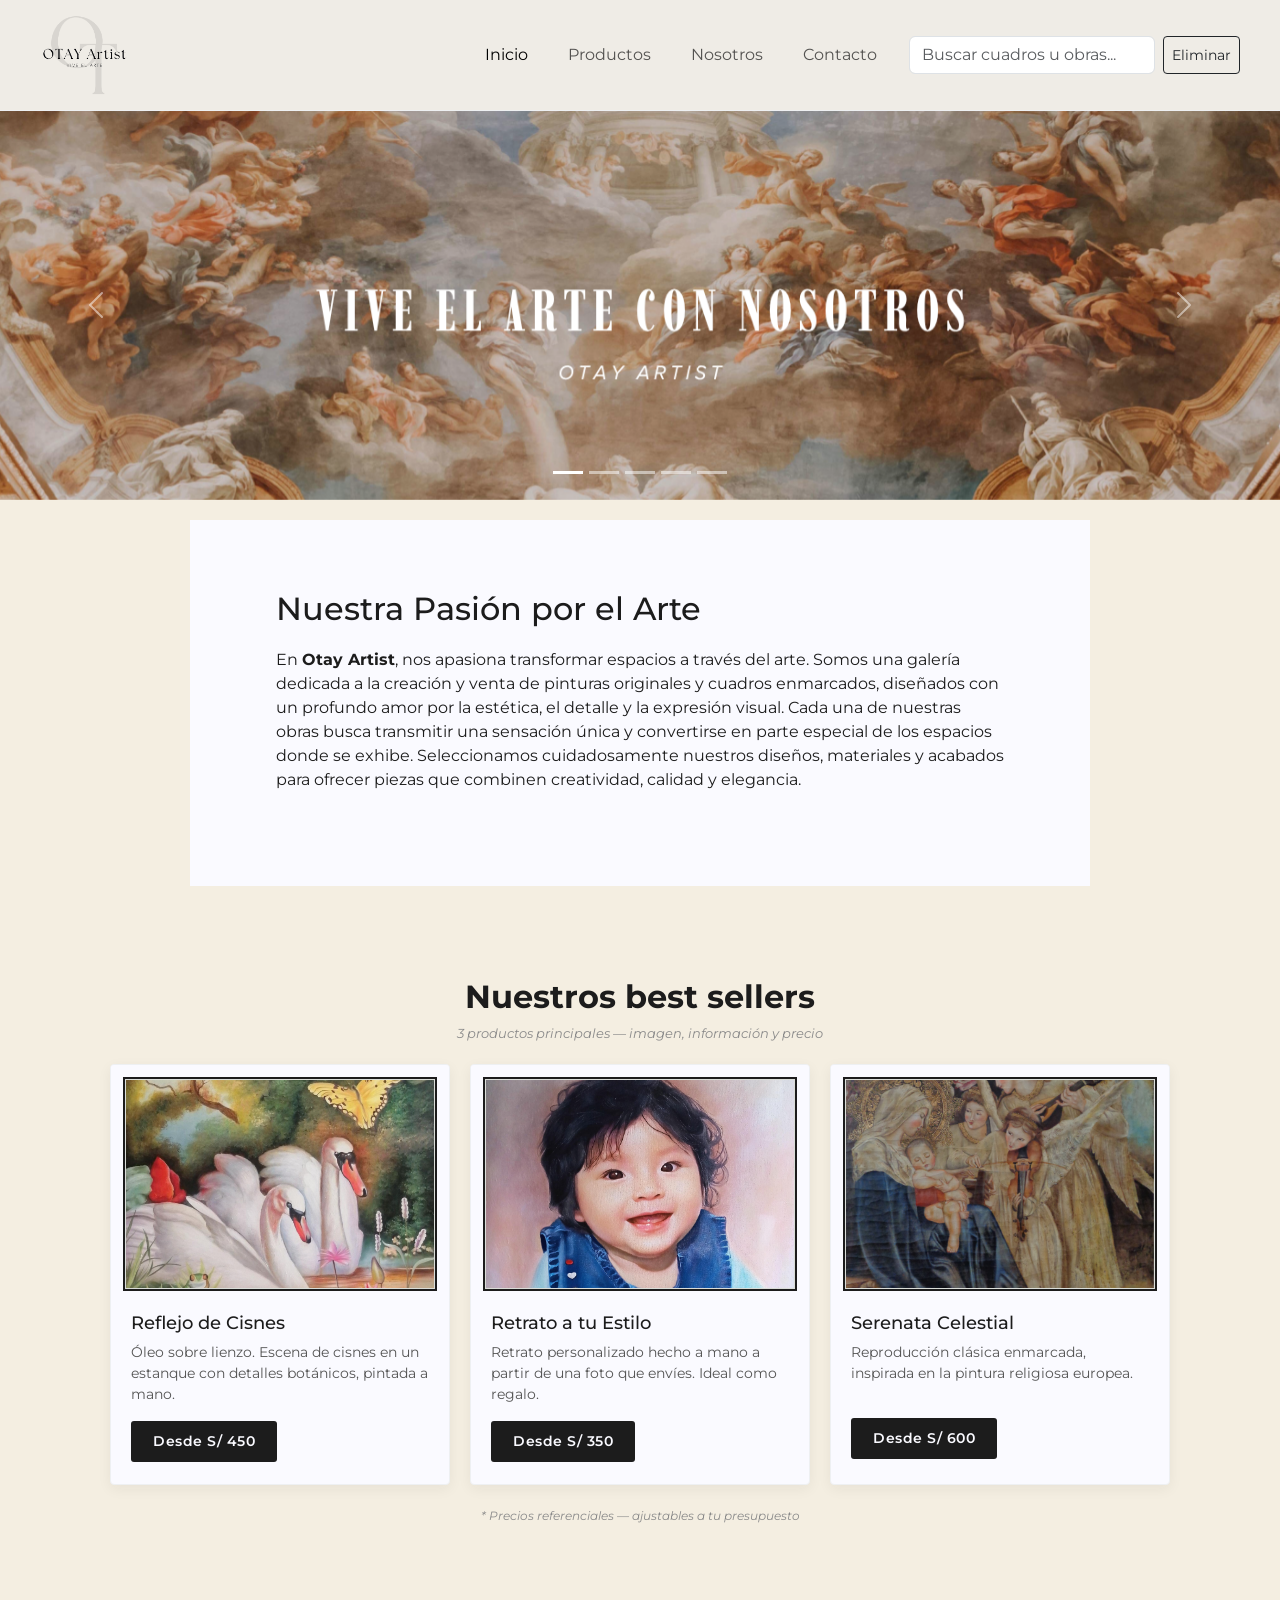
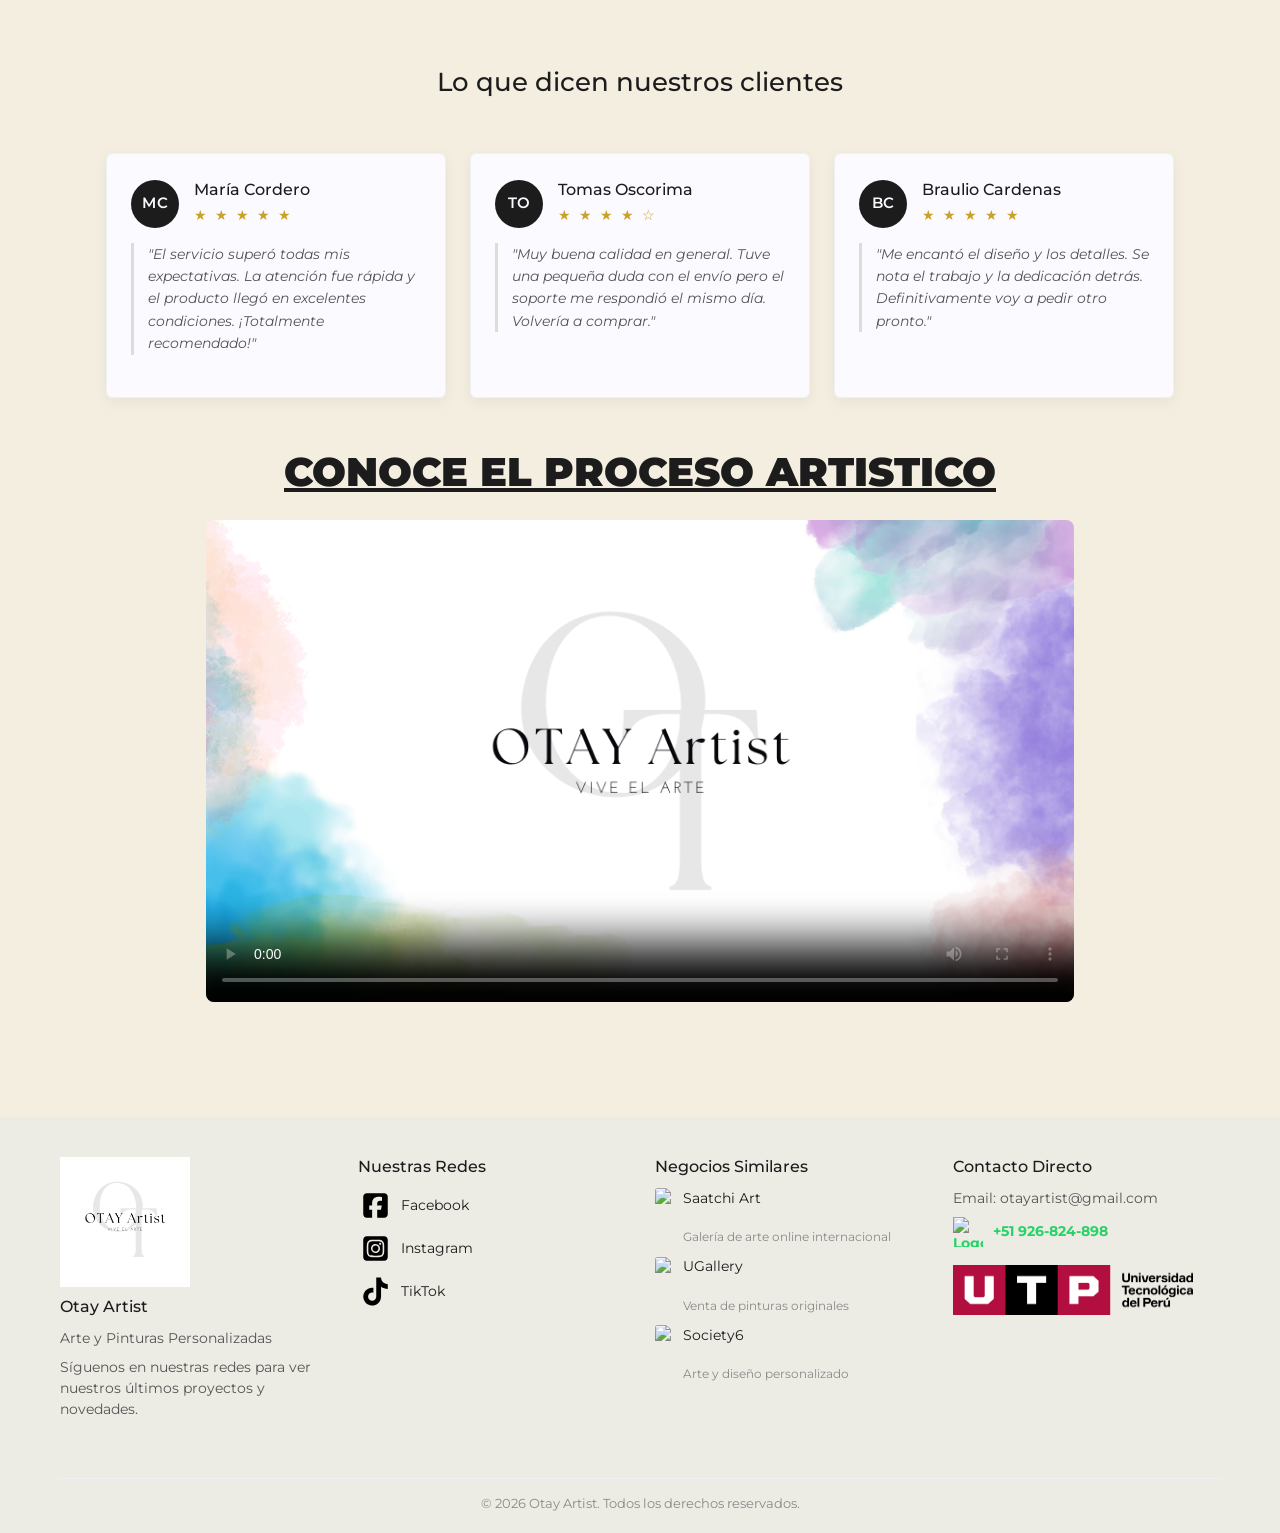
==== commit 1f793e3f: "implementacion de 20 objetos + array" ====
--- a/index.html
+++ b/index.html
@@ -5,13 +5,13 @@
     <meta charset="UTF-8">
     <meta name="viewport" content="width=device-width, initial-scale=1.0">
     <title>Otay Artist</title>
-    <link rel="stylesheet" href="styles.css">
+    
     <link rel="icon" type="image/png" href="IMAGENES/logootay_header.png">
    
 
     <link href="https://cdn.jsdelivr.net/npm/bootstrap@5.3.3/dist/css/bootstrap.min.css" rel="stylesheet"
         integrity="sha384-QWTKZyjpPEjISv5WaRU9OFeRpok6YctnYmDr5pNlyT2bRjXh0JMhjY6hW+ALEwIH" crossorigin="anonymous">
-
+    <link rel="stylesheet" href="styles.css">
     <script src="https://cdn.jsdelivr.net/npm/bootstrap@5.3.3/dist/js/bootstrap.bundle.min.js"
         integrity="sha384-YvpcrYf0tY3lHB60NNkmXc5s9fDVZLESaAA55NDzOxhy9GkcIdslK1eN7N6jIeHz"
         crossorigin="anonymous"></script>
@@ -85,22 +85,22 @@
 
                 <!-- portada 2-->
                 <div class="carousel-item">
-                    <img src="IMAGENES/portada2.jpeg" class="d-block w-100" alt="Slider 2">
+                    <img src="IMAGENES/portada2.jpeg" class="d-block w-100" alt="Slider 2" height="462px">
                 </div>
 
                 <!--portada 3-->
                 <div class="carousel-item">
-                    <img src="IMAGENES/portada3.jpeg" class="d-block w-100" alt="Slider 3">
+                    <img src="IMAGENES/portada3.jpeg" class="d-block w-100" alt="Slider 3" height="462px">
                 </div>
 
                 <!-- portada 4 -->
                 <div class="carousel-item">
-                    <img src="IMAGENES/portada4.jpeg" class="d-block w-100" alt="Slider 4">
+                    <img src="IMAGENES/portada4.jpeg" class="d-block w-100" alt="Slider 4" height="462px">
                 </div>
 
                 <!--portada 5-->
                 <div class="carousel-item">
-                    <img src="IMAGENES/portada5.jpeg" class="d-block w-100" alt="Slider 5">
+                    <img src="IMAGENES/portada5.jpeg" class="d-block w-100" alt="Slider 5" height="462px">
                 </div>
             </div>
 
@@ -251,7 +251,7 @@
             height="500px"></video>
     </div>
     <br><br>
-
+    <script src="eventos.js"></script>
     <div class="footer-wrapper">
         <footer class="footer">
             <div>
@@ -308,67 +308,7 @@
             </div>
         </footer>
     </div>
-
-    <!--busqueda dinámica -->
-    <script>
-        document.addEventListener("DOMContentLoaded", function () {
-            const inputBusqueda = document.getElementById("busqueda-input");
-            const btnLimpiar = document.getElementById("btn-limpiar");
-            const tarjetas = document.querySelectorAll(".item-tarjeta");
-            const infoBusqueda = document.getElementById("info-busqueda");
-            const sinResultados = document.getElementById("sin-resultados");
-
-            function filtrarProductos() {
-                const query = inputBusqueda.value.toLowerCase().trim();
-                let coincidencias = 0;
-
-                tarjetas.forEach(function (card) {
-                    const nombre = card.getAttribute("data-nombre");
-                    const descripcion = card.getAttribute("data-descripcion");
-                    const textoTotal = (nombre + " " + descripcion).toLowerCase();
-
-                    const tituloEl = card.querySelector(".prod-titulo");
-                    const descEl = card.querySelector(".prod-desc");
-
-                    if (textoTotal.includes(query)) {
-                        card.style.display = "";
-                        coincidencias++;
-
-                        if (query !== "") {
-                            const regex = new RegExp(`(${query})`, "gi");
-                            tituloEl.innerHTML = nombre.replace(regex, '<span class="resaltado-busqueda">$1</span>');
-                            descEl.innerHTML = descripcion.replace(regex, '<span class="resaltado-busqueda">$1</span>');
-                        } else {
-                            tituloEl.textContent = nombre;
-                            descEl.textContent = descripcion;
-                        }
-                    } else {
-                        card.style.display = "none";
-                    }
-                });
-
-                if (query === "") {
-                    infoBusqueda.textContent = "";
-                    sinResultados.classList.add("d-none");
-                } else {
-                    infoBusqueda.textContent = `Mostrando ${coincidencias} de ${tarjetas.length} productos`;
-                    if (coincidencias === 0) {
-                        sinResultados.classList.remove("d-none");
-                    } else {
-                        sinResultados.classList.add("d-none");
-                    }
-                }
-            }
-
-            inputBusqueda.addEventListener("input", filtrarProductos);
-
-            btnLimpiar.addEventListener("click", function () {
-                inputBusqueda.value = "";
-                filtrarProductos();
-                inputBusqueda.focus();
-            });
-        });
-    </script>
+    
 </body>
 
 </html>
--- a/styles.css
+++ b/styles.css
@@ -1,33 +1,50 @@
-@import url('https://fonts.googleapis.com/css2?family=Montserrat:wght@400;500;600;700&family=Cinzel:wght@600;700&display=swap');
+
+@import url('https://fonts.googleapis.com/css2?family=Montserrat:wght@400;500;600;700&display=swap');
 
 * {
     margin: 0;
     padding: 0;
     box-sizing: border-box;
-}
-
-body {
+    
+}
+body{
     font-family: 'Montserrat', sans-serif;
-    background-color: #F5F1E8;
-    color: #1C1C1C;
-}
-
-/* Barra de navegación */
+    background-color: #f4eee1;
+    color: #1C1C1C;
+}
+
+.face{
+    color: rgb(255, 255, 255);
+    width: 40px;
+    height: 40px;
+}
+.ins{
+    width: 40px;
+    height: 40px;
+}
+.tik{
+    width: 40px;
+    height: 40px;
+}
+.utp{
+    width: 200px;
+    height: 50px;
+}
 .titulo {
     width: 100%;
     background-color: #EEF0F2;
-    padding: 12px 30px;
+    padding: 14px 30px;
     border-bottom: 1px solid #EEF0F2;
 }
 
-.max-width-1200 {
+.barra-navegacion {
     max-width: 1200px;
     margin: 0 auto;
-}
-
-.navbar-brand {
-    padding: 0;
-    margin: 0;
+    display: flex;
+    align-items: center;
+    justify-content: space-between;
+    flex-wrap: wrap;
+    gap: 14px;
 }
 
 .logo-link {
@@ -36,26 +53,32 @@
 }
 
 .logo-header {
-    height: 80px;
+    height: 84px;
     width: auto;
     display: block;
-    mix-blend-mode: multiply; 
-}
-
-/* Enlaces del menú */
-.nav-link-otay {
-    color: #1C1C1C !important;
+    mix-blend-mode: multiply;   /* funde el fondo blanco del logo con el fondo del header */
+}
+
+.titulo nav {
+    display: flex;
+    align-items: center;
+    gap: 38px;
+    flex-wrap: wrap;
+}
+
+.titulo nav a {
+    color: #1C1C1C;
     text-decoration: none;
     font-size: 14px;
     font-weight: 600;
     letter-spacing: 1.2px;
     text-transform: uppercase;
     position: relative;
-    padding: 8px 0 !important;
+    padding-bottom: 4px;
     transition: opacity 0.3s ease;
 }
 
-.nav-link-otay::after {
+.titulo nav a::after {
     content: "";
     position: absolute;
     left: 0;
@@ -66,91 +89,66 @@
     transition: width 0.3s ease;
 }
 
-.nav-link-otay:hover {
+.titulo nav a:hover {
     opacity: 0.75;
 }
 
-.nav-link-otay:hover::after {
+.titulo nav a:hover::after {
     width: 100%;
 }
 
-/* para la busqueda */
-.input-busqueda-otay {
-    border: 1px solid #c9c7be;
-    border-radius: 4px;
-    font-size: 13px;
-    padding: 6px 12px;
-    background-color: #fff;
-    max-width: 260px;
-}
-
-/* Resaltado dinámico al buscar */
-.resaltado-busqueda {
-    background-color: #ffe685;
-    padding: 0 2px;
-    border-radius: 2px;
-}
-
-/* slider de la portada */
-.carousel-item img {
-    width: 100%;
-    height: 480px;
-    object-fit: cover;
-    object-position: center 35%;
-    filter: brightness(0.88);
-}
-
-.carrusel-overlay {
-    position: absolute;
-    top: 50%;
-    left: 50%;
-    transform: translate(-50%, -50%);
+.titulo h1 {
+    font-family: 'montserrat', sans-serif;
+    margin: 0 0 15px 0;
+    color: #1C1C1C;
+    font-size: 26px;
+    
+}
+.contenedor-info{
+    max-width: 820px;
     text-align: center;
-    color: #ffffff;
-    width: 90%;
-    text-shadow: 0 2px 10px rgba(0, 0, 0, 0.6);
-    pointer-events: none;
-}
-
-.carrusel-overlay h1 {
-    font-family: 'Cinzel', serif;
-    font-size: clamp(2rem, 5vw, 3.8rem);
-    letter-spacing: 4px;
-    font-weight: 700;
-    text-transform: uppercase;
-    margin: 0;
-}
-
-.carrusel-overlay p {
-    font-size: clamp(0.9rem, 2vw, 1.3rem);
-    letter-spacing: 3px;
-    text-transform: uppercase;
-    margin-top: 8px;
-    font-weight: 500;
-}
-
-/* sección de informacio (pasión por el arte) */
-.contenedor-info {
-    max-width: 900px;
+    max-width: 900px; /* Ancho máximo para pantallas grandes */
     margin: 0 auto;
     padding: 0 1rem;
     background-color: #FAFAFF;
 }
 
-.info_index {
-    padding: 50px;
-    text-align: left;
-    border-radius: 9px;
-    margin-top: 20px;
-    margin-bottom: 20px;
-}
-
-.info_index h2,
-.info_index p {
-    margin: 20px;
-}
-
-/* productos*/
+.info_index{
+    margin-top: 4%;    /* Separación superior respecto al banner */
+    margin-bottom: 4%;
+}
+
+/* Contenedor del menú */
+.menu {
+    display: flex;
+    justify-content: center;
+    align-items: center;
+    gap: 60px; /* Separa los enlaces entre sí */
+}
+
+/* ENLACES DEL MENÚ */
+.menu a {
+    color: #1C1C1C ; 
+    text-decoration: none;        
+    font-size:25px;
+    font-weight: 500;
+    letter-spacing: 1px;
+    transition: opacity 0.3s ease;
+}
+
+.menu a:hover {
+    opacity: 0.6; /* Efecto suave al pasar el mouse */
+}
+
+/* PORTADA */
+.portada {
+    width: 100%;
+    max-height: 420px;
+    object-fit: cover;
+    object-position: center 35%;
+    display: block;
+}
+
 .subtitulo_productos {
     font-size: 13px;
     font-style: italic;
@@ -159,20 +157,22 @@
     margin-bottom: 10px;
 }
 
-.lista_productos {
-    display: flex;
-    flex-wrap: wrap;
-    justify-content: center;
-    gap: 20px;
-    max-width: 1200px;
+/* Contenedor de la lista de productos */
+.lista_productos,
+div[clas="lista_productos"] {
+    display: flex;
+    flex-wrap: wrap;             /* Permite que las tarjetas bajes de fila en móviles */
+    justify-content: center;     /* Centra las tarjetas */
+    gap: 20px;                   /* Separación constante entre tarjetas */
+    max-width: 1400px;
     margin: 20px auto;
     padding: 0 15px;
 }
 
 /* Tarjeta individual */
 .tarjeta_producto {
-    flex: 1 1 280px;
-    max-width: 340px;
+    flex: 1 1 280px;            /* Crece, se encoge y tiene una base de 280px */
+    max-width: 340px;           /* Limite de ancho para pantallas grandes */
     box-sizing: border-box;
     text-align: left;
     background-color: #FAFAFF;
@@ -188,6 +188,7 @@
     box-shadow: 0 10px 24px rgba(28, 28, 28, 0.12);
 }
 
+/* Marco tipo "cuadro" alrededor de la imagen del producto */
 .marco-imagen {
     padding: 14px 14px 6px 14px;
     background-color: #FAFAFF;
@@ -206,6 +207,7 @@
 
 .tarjeta_producto .info_producto {
     padding: 18px 20px 22px 20px;
+    
 }
 
 .tarjeta_producto h3 {
@@ -214,6 +216,7 @@
     margin-bottom: 8px;
 }
 
+/* Descripción */
 .tarjeta_producto p {
     margin-top: 0;
     margin-bottom: 16px;
@@ -222,7 +225,32 @@
     line-height: 1.5;
     min-height: 60px;
 }
-
+.tarjeta_productos p {
+    margin-top: 0;
+    font-size: 14px;
+    color: #555555;
+    line-height: 1.5;
+}
+.tarjeta_productos .info_producto {
+    background-color: #FAFAFF;
+    font-size: 14px;
+    padding: 14px 16px 18px 16px;
+    
+}
+.tarjeta_productos img,
+.producto1 {
+    width: 200px;
+    height: 250px;
+    object-fit: cover;
+    display: block;
+    border: 1px solid #DADDD8;
+    outline: 2px solid #1C1C1C;
+    outline-offset: 0;
+}
+.tarjeta_productos:hover{
+    transform: translateY(-4px);
+    box-shadow: 0 10px 24px rgba(28, 28, 28, 0.12);
+}
 .tarjeta_producto .precio {
     display: inline-block;
     background-color: #1C1C1C;
@@ -243,28 +271,31 @@
     margin-top: 22px;
 }
 
-/* comentarios de los clientes */
+
+/* Contenedor de comentarios */
 .seccion-testimonios {
     display: flex;
-    flex-wrap: wrap;
-    justify-content: center;
-    gap: 24px;
+    flex-wrap: wrap;             /* Hace que sea responsivo */
+    justify-content: center;     /* Centra las 3 tarjetas */
+    gap: 24px;                   /* Espacio entre cada tarjeta */
     max-width: 1200px;
     margin: 20px auto 50px auto;
     padding: 0 15px;
 }
 
+/* El título de los comentarios */
 .seccion-testimonios h2 {
-    flex: 1 0 100%;
+    flex: 1 0 100%;                  
     text-align: center;
     margin: 50px 0 30px 0;
     color: #1C1C1C;
     font-size: 26px;
 }
 
+/* Tarjeta individual de comentario */
 .tarjeta-testimonio {
-    flex: 1 1 280px;
-    max-width: 340px;
+    flex: 1 1 280px;           
+    max-width: 340px;           /* Límite de ancho para pantallas grandes */
     box-sizing: border-box;
     padding: 26px 24px;
     background-color: #FAFAFF;
@@ -279,6 +310,7 @@
     box-shadow: 0 10px 24px rgba(28, 28, 28, 0.1);
 }
 
+/* Alineación con el nombre pero no se muy bien que hace xd */
 .tarjeta-testimonio header {
     display: flex;
     align-items: center;
@@ -286,6 +318,7 @@
     margin-bottom: 15px;
 }
 
+/* Círculo con las iniciales del cliente */
 .avatar-inicial {
     flex-shrink: 0;
     width: 48px;
@@ -323,37 +356,10 @@
     margin: 0;
 }
 
-/* video del proceso */
-.contenedor-proceso {
-    text-align: center;
-    max-width: 900px;
-    margin: 0 auto;
-    padding: 0 1rem;
-}
-
-.contenedor-proceso h2 {
-    font-size: clamp(1.5rem, 3.5vw, 2.5rem);
-    font-weight: bold;
-    text-decoration: underline;
-    margin-bottom: 1.5rem;
-}
-
-.contenedor-proceso video {
-    width: 100%;
-    height: auto;
-    max-height: 500px;
-    border-radius: 8px;
-}
-
-/* footer*/
-.footer-wrapper {
-    background-color: #ECEBE4;
-    margin-top: 60px;
-}
-
+/* footer con propiedades responsivas */
 .footer {
     display: flex;
-    flex-wrap: wrap;
+    flex-wrap: wrap;             /* Permite que baje a 1 fila en celulares */
     justify-content: space-around;
     align-items: flex-start;
     gap: 30px;
@@ -362,15 +368,10 @@
     padding: 40px 20px 20px 20px;
 }
 
+/* Las 3 primeras columnas (Marca, Redes, Contacto) */
 .footer > div {
-    flex: 1 1 250px;
+    flex: 1 1 250px;            /* Cada columna ocupa como mínimo 250px */
     max-width: 350px;
-}
-
-.footer img[alt="Logo Otay Artist"] {
-    width: 130px;
-    height: auto;
-    margin-bottom: 10px;
 }
 
 .footer h3 {
@@ -386,6 +387,7 @@
     margin-bottom: 8px;
 }
 
+/* Enlaces de Redes Sociales */
 .footer a {
     color: #1C1C1C;
     text-decoration: none;
@@ -400,17 +402,36 @@
     opacity: 0.7;
 }
 
+/* Iconos de redes */
 .face, .ins, .tik {
     width: 35px;
     height: 35px;
 }
 
+/* Logo UTP */
 .utp {
     width: 240px;
     height: 50px;
     margin-top: 10px;
 }
 
+/* Copyright  */
+.footer .footer-copy {
+    flex: 1 0 100%;             /* Ocupa el 100% de la fila */
+    max-width: 100%;
+    text-align: center;
+    margin-top: 20px;
+    padding-top: 15px;
+    border-top: 1px solid #EEF0F2;
+}
+
+.footer .footer-copy p {
+    margin-bottom: 0;
+    font-size: 13px;
+    color: #8a8a8a;
+}
+
+/* Sección Negocios Similares dentro del footer */
 .footer .negocios-similares a {
     display: inline-flex;
     align-items: center;
@@ -431,17 +452,98 @@
     margin: 2px 0 10px 28px;
 }
 
-.footer .footer-copy {
-    flex: 1 0 100%;
-    max-width: 100%;
+
+.footer-wrapper {
+    background-color: #ECEBE4;
+    margin-top: 60px;
+}
+
+.footer img[alt="Logo Otay Artist"] {
+    width: 130px;
+    height: auto;
+    margin-bottom: 10px;
+}
+
+
+/* Contenedor general que centra pantallas pequeñas */
+.contenedor-proceso {
+  text-align: center;
+  max-width: 900px; /* Ancho máximo para pantallas grandes */
+  margin: 0 auto;
+  padding: 0 1rem;
+}
+
+/* Título responsivo usando clamp() */
+.contenedor-proceso h2 {
+  font-size: clamp(1.5rem, 3.5vw, 2.5rem); 
+  font-weight: bold;
+  text-decoration: underline;
+  margin-bottom: 1.5rem;
+}
+
+/* Video responsivo  */
+.contenedor-proceso video {
+  width: 100%;     
+  height: auto;      
+  max-height: 500px;
+  border-radius: 8px; 
+}
+
+.navbar {
+    top: 0;
+    display: flex;
+    justify-content: space-between;
+    align-items: center;
+    background-color:#EFECE6;
+    padding: 0.5rem 1rem;
+    position: sticky;
+}
+
+
+/* Botón Hamburguesa (oculto en pantallas grandes) */
+.menu-btn {
+    display: none;
+    background: transparent;
+    border: none;
+    font-size: 28px;
+    color: #1C1C1C;
+    cursor: pointer;
+    padding: 5px;
+}
+
+/* --- Responsive para pantallas menores a 768px --- */
+@media (max-width: 768px) {
+    .menu-btn {
+        display: block; /* Muestra el botón ☰  */
+    }
+
+    .titulo nav {
+        display: none; /* Oculta los enlaces por defecto */
+        width: 100%;
+        flex-direction: column;
+        align-items: center;
+        gap: 18px;
+        padding-top: 15px;
+        padding-bottom: 10px;
+    }
+
+    .titulo nav.active {
+        display: flex; /* Se despliega al pulsar el botón ☰ */
+    }
+}
+
+.info_index {
+    padding: 50px;
+    text-align: left;
+    border-radius: 9px;
+    margin-top: 20px;
+    margin-bottom: 20px;
+}
+.info_index h2, .info_index p {
+    margin: 20px;
+}
+#info-busqueda {
     text-align: center;
-    margin-top: 20px;
-    padding-top: 15px;
-    border-top: 1px solid #EEF0F2;
-}
-
-.footer .footer-copy p {
-    margin-bottom: 0;
-    font-size: 13px;
-    color: #8a8a8a;
+    width: 100%;
+    margin: 10px 0;
 }
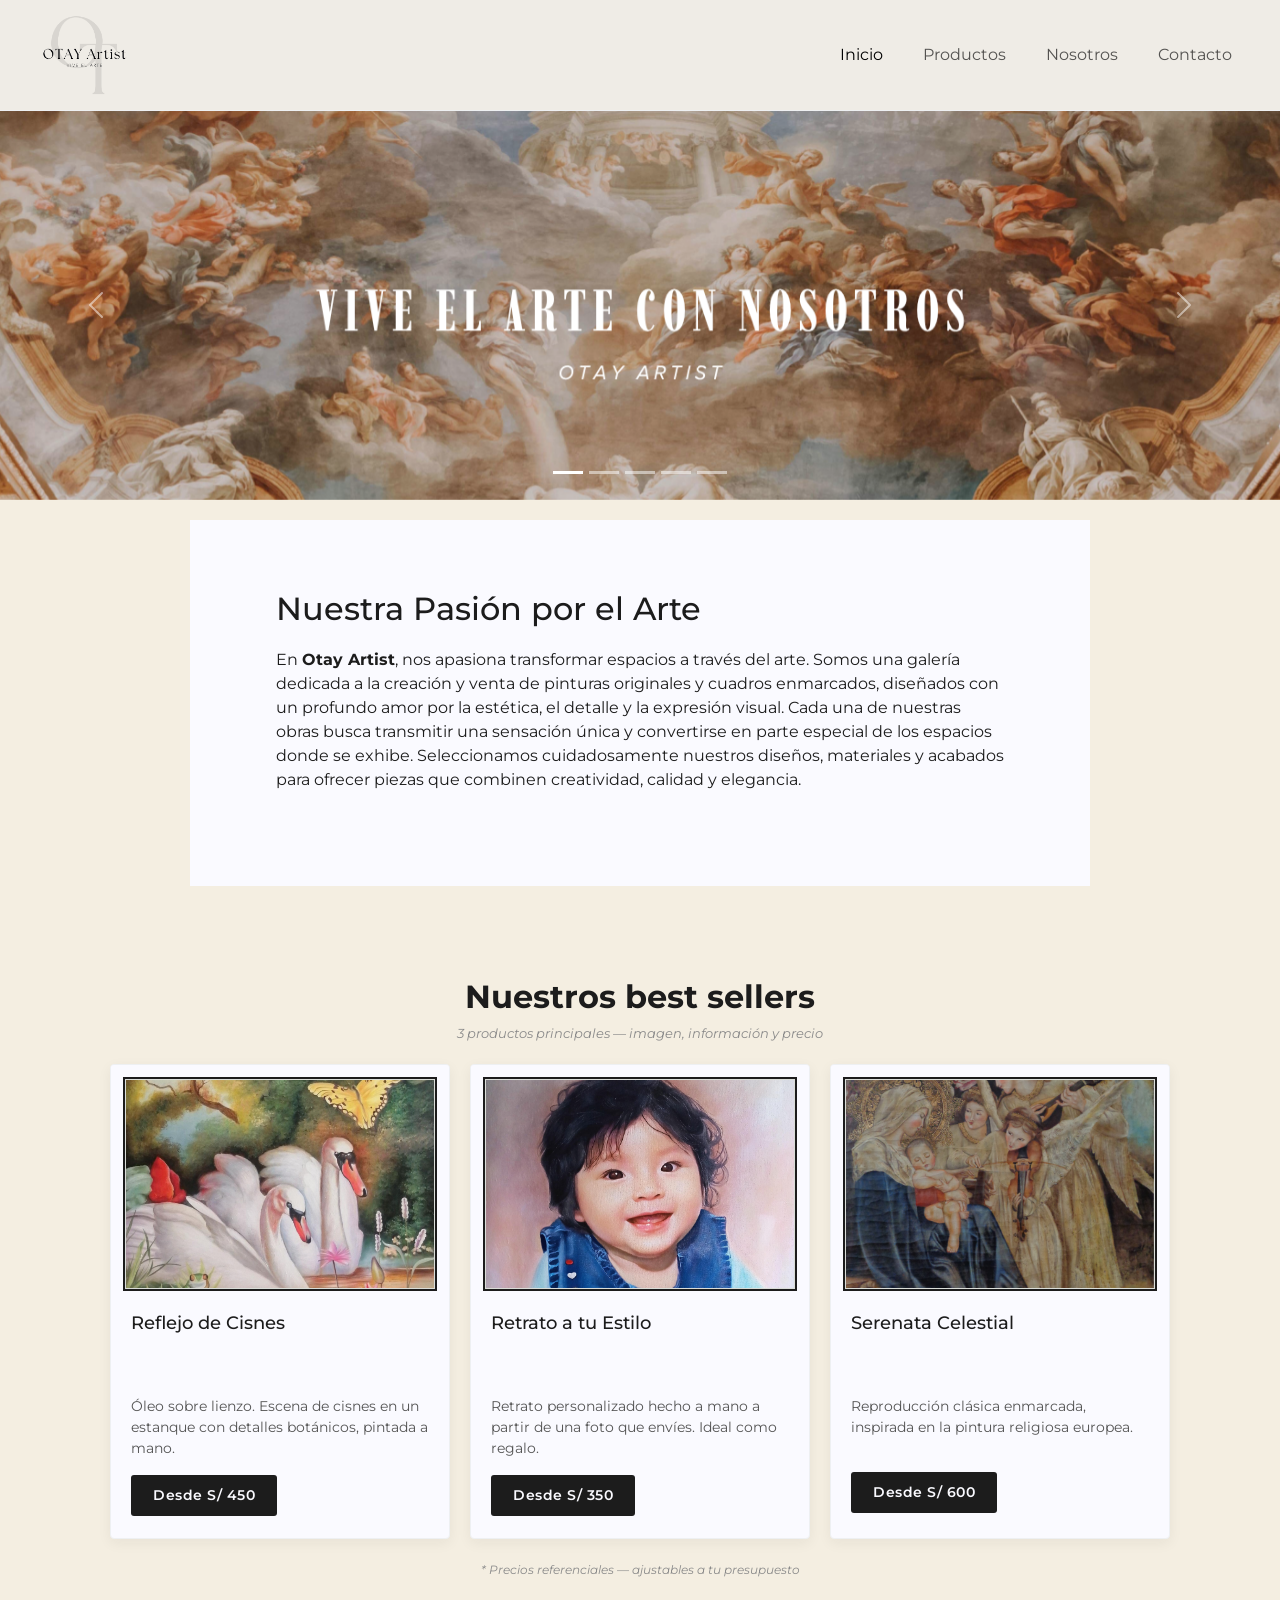
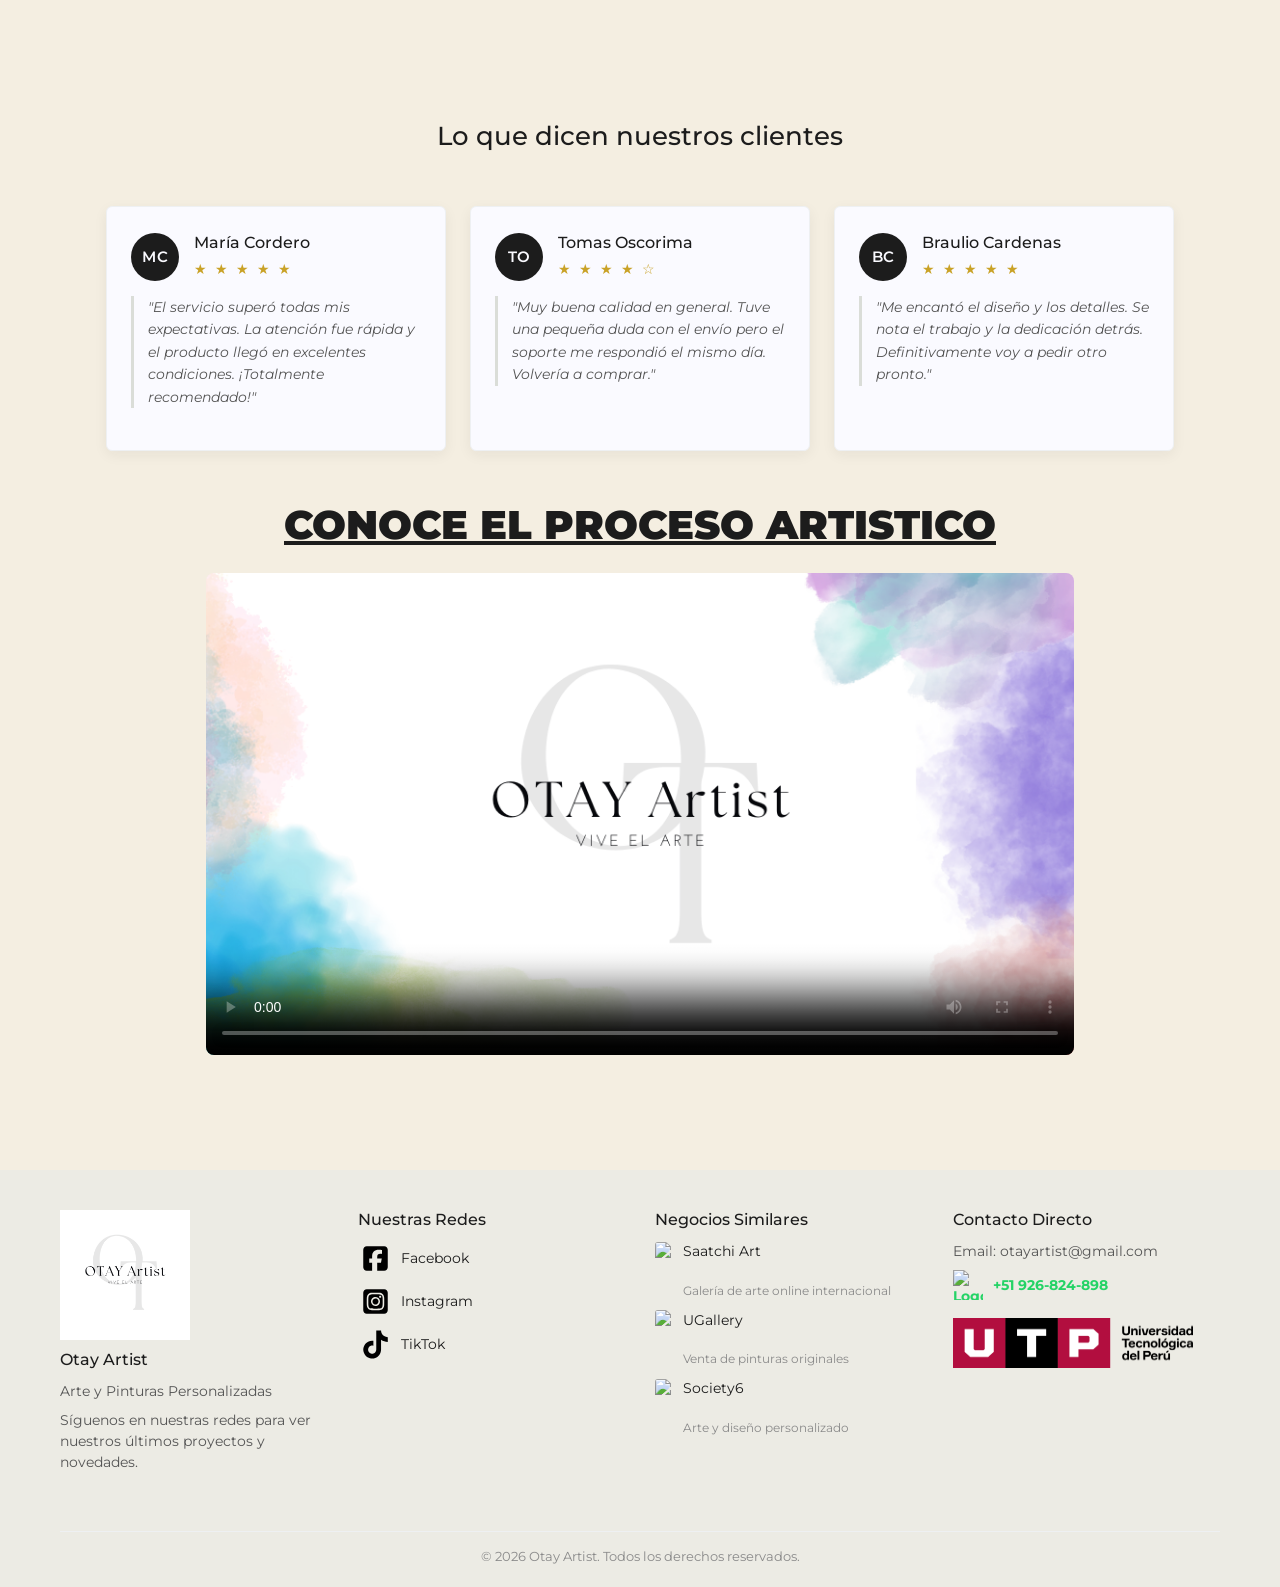
==== commit 4dc0b5e6: "implementacion de botones + imagenes" ====
--- a/index.html
+++ b/index.html
@@ -48,11 +48,6 @@
                         </li>
                     </ul>
 
-                    <form class="d-flex ms-lg-4 mt-3 mt-lg-0" role="search" onsubmit="return false;">
-                        <input class="form-control input-busqueda-otay me-2" type="search" id="busqueda-input"
-                            placeholder="Buscar cuadros u obras..." aria-label="Buscar">
-                        <button class="btn btn-outline-dark btn-sm" type="button" id="btn-limpiar">Eliminar</button>
-                    </form>
                 </div>
             </div>
         </nav>
--- a/styles.css
+++ b/styles.css
@@ -233,6 +233,8 @@
 }
 .tarjeta_productos .info_producto {
     background-color: #FAFAFF;
+    width: 230px;
+    height: 250px;
     font-size: 14px;
     padding: 14px 16px 18px 16px;
     
@@ -546,4 +548,69 @@
     text-align: center;
     width: 100%;
     margin: 10px 0;
+}
+#btn-limpiar {
+    padding-left: 20px;
+    padding-right: 20px;
+}
+/* La tarjeta ocupa toda la altura de su fila */
+.tarjeta_productos {
+    display: flex;
+    flex-direction: column;
+}
+
+.info_producto {
+    flex: 1;
+}
+
+/* Limita la descripción a 3 líneas y pone "..." si es más larga */
+.prod-desc-p {
+    display: -webkit-box;
+    -webkit-line-clamp: 3;      /* número máximo de líneas */
+    line-clamp: 3;
+    -webkit-box-orient: vertical;
+    overflow: hidden;
+}
+.prod-desc-p.expandido {
+    -webkit-line-clamp: unset;
+    line-clamp: unset;
+    display: block;
+}
+
+.btn-ver-mas {
+    background: none;
+    border: none;
+    padding: 0;
+    color: #8a5a2b;
+    cursor: pointer;
+    font-size: 0.9em;
+    text-decoration: underline;
+}
+.boton-comprar {
+    display: block;
+    width: 100%;
+    margin-top: auto;
+    padding: 10px 16px;
+    border: 0;
+    border-radius: 6px;
+    margin-bottom: 12px;
+    background-color: #1C1C1C;
+    color: #FAFAFF;
+    font: inherit;
+    font-size: 14px;
+    font-weight: 600;
+    text-align: center;
+    text-decoration: none;
+    transition: background-color 0.2s ease, transform 0.2s ease;
+}
+.boton-comprar:hover {
+    background-color: #454545;
+    color: #FAFAFF;
+}
+.boton-comprar:focus-visible {
+    outline: 3px solid #C9A227;
+    outline-offset: 3px;
+}
+.prod-titulo{
+    height: 75px;
 }
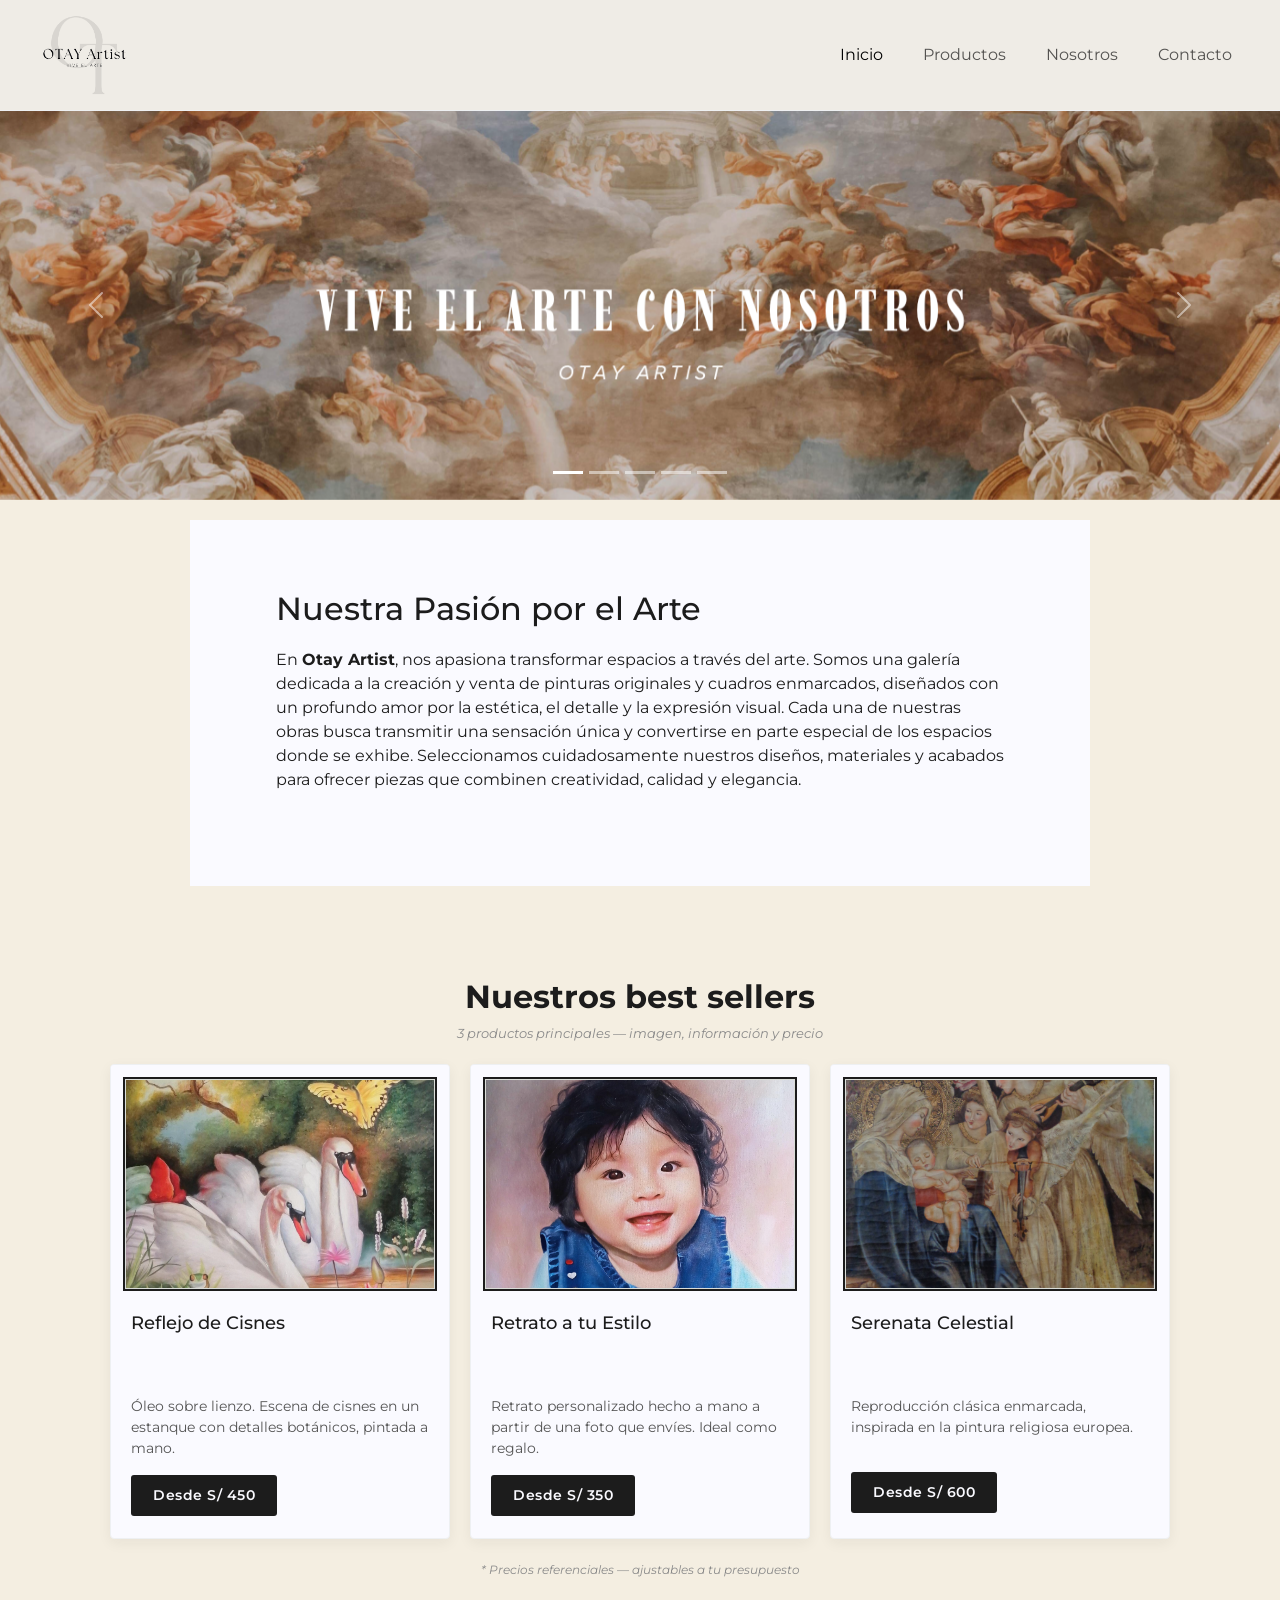
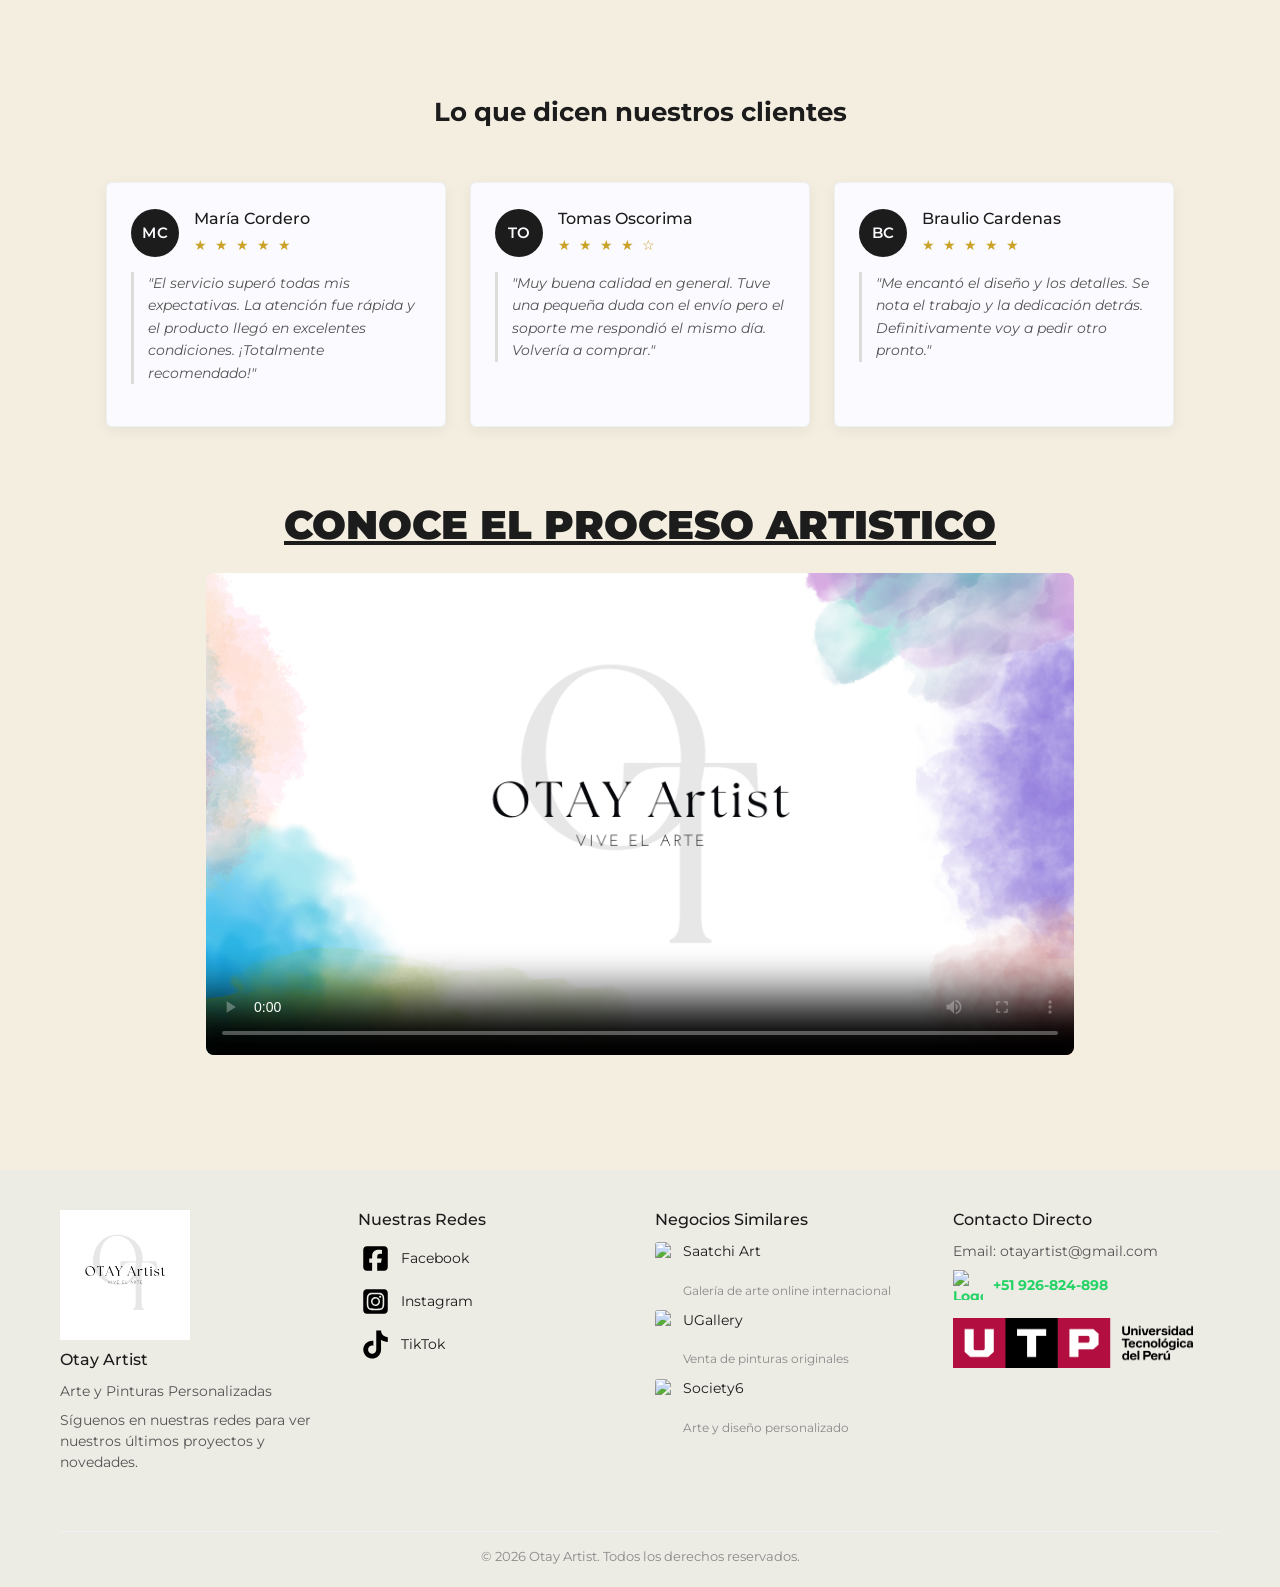
==== commit 4da472a0: "CV de los integrantes" ====
--- a/index.html
+++ b/index.html
@@ -183,19 +183,14 @@
 
             </div>
 
-            <!-- Aviso cuando no hay coincidencias -->
-            <div id="sin-resultados" class="d-none my-4 text-muted fst-italic">
-                No se encontraron obras que coincidan con la búsqueda.
-            </div>
 
             <span class="nota_precios">* Precios referenciales — ajustables a tu presupuesto</span>
             <br>
         </div>
     </center>
     <br>
-    <br>
     <section class="seccion-testimonios">
-        <h2>Lo que dicen nuestros clientes</h2>
+        <h2><b>Lo que dicen nuestros clientes</b></h2>
 
         <article class="tarjeta-testimonio">
             <header>
@@ -239,7 +234,7 @@
             </blockquote>
         </article>
     </section>
-
+    <br>
     <div class="contenedor-proceso">
         <h2><b><u>CONOCE EL PROCESO ARTISTICO</u></b></h2>
         <video controls src="IMAGENES/videoproyecto.mp4" poster="IMAGENES/poster.png" width="900px"
--- a/styles.css
+++ b/styles.css
@@ -1,35 +1,39 @@
-
 @import url('https://fonts.googleapis.com/css2?family=Montserrat:wght@400;500;600;700&display=swap');
 
 * {
     margin: 0;
     padding: 0;
     box-sizing: border-box;
-    
-}
-body{
+
+}
+
+body {
     font-family: 'Montserrat', sans-serif;
     background-color: #f4eee1;
     color: #1C1C1C;
 }
 
-.face{
+.face {
     color: rgb(255, 255, 255);
     width: 40px;
     height: 40px;
 }
-.ins{
+
+.ins {
     width: 40px;
     height: 40px;
 }
-.tik{
+
+.tik {
     width: 40px;
     height: 40px;
 }
-.utp{
+
+.utp {
     width: 200px;
     height: 50px;
 }
+
 .titulo {
     width: 100%;
     background-color: #EEF0F2;
@@ -56,7 +60,8 @@
     height: 84px;
     width: auto;
     display: block;
-    mix-blend-mode: multiply;   /* funde el fondo blanco del logo con el fondo del header */
+    mix-blend-mode: multiply;
+    /* funde el fondo blanco del logo con el fondo del header */
 }
 
 .titulo nav {
@@ -102,19 +107,22 @@
     margin: 0 0 15px 0;
     color: #1C1C1C;
     font-size: 26px;
-    
-}
-.contenedor-info{
+
+}
+
+.contenedor-info {
     max-width: 820px;
     text-align: center;
-    max-width: 900px; /* Ancho máximo para pantallas grandes */
+    max-width: 900px;
+    /* Ancho máximo para pantallas grandes */
     margin: 0 auto;
     padding: 0 1rem;
     background-color: #FAFAFF;
 }
 
-.info_index{
-    margin-top: 4%;    /* Separación superior respecto al banner */
+.info_index {
+    margin-top: 4%;
+    /* Separación superior respecto al banner */
     margin-bottom: 4%;
 }
 
@@ -123,21 +131,23 @@
     display: flex;
     justify-content: center;
     align-items: center;
-    gap: 60px; /* Separa los enlaces entre sí */
+    gap: 60px;
+    /* Separa los enlaces entre sí */
 }
 
 /* ENLACES DEL MENÚ */
 .menu a {
-    color: #1C1C1C ; 
-    text-decoration: none;        
-    font-size:25px;
+    color: #1C1C1C;
+    text-decoration: none;
+    font-size: 25px;
     font-weight: 500;
     letter-spacing: 1px;
     transition: opacity 0.3s ease;
 }
 
 .menu a:hover {
-    opacity: 0.6; /* Efecto suave al pasar el mouse */
+    opacity: 0.6;
+    /* Efecto suave al pasar el mouse */
 }
 
 /* PORTADA */
@@ -161,9 +171,12 @@
 .lista_productos,
 div[clas="lista_productos"] {
     display: flex;
-    flex-wrap: wrap;             /* Permite que las tarjetas bajes de fila en móviles */
-    justify-content: center;     /* Centra las tarjetas */
-    gap: 20px;                   /* Separación constante entre tarjetas */
+    flex-wrap: wrap;
+    /* Permite que las tarjetas bajes de fila en móviles */
+    justify-content: center;
+    /* Centra las tarjetas */
+    gap: 20px;
+    /* Separación constante entre tarjetas */
     max-width: 1400px;
     margin: 20px auto;
     padding: 0 15px;
@@ -171,8 +184,10 @@
 
 /* Tarjeta individual */
 .tarjeta_producto {
-    flex: 1 1 280px;            /* Crece, se encoge y tiene una base de 280px */
-    max-width: 340px;           /* Limite de ancho para pantallas grandes */
+    flex: 1 1 280px;
+    /* Crece, se encoge y tiene una base de 280px */
+    max-width: 340px;
+    /* Limite de ancho para pantallas grandes */
     box-sizing: border-box;
     text-align: left;
     background-color: #FAFAFF;
@@ -207,7 +222,7 @@
 
 .tarjeta_producto .info_producto {
     padding: 18px 20px 22px 20px;
-    
+
 }
 
 .tarjeta_producto h3 {
@@ -225,20 +240,23 @@
     line-height: 1.5;
     min-height: 60px;
 }
+
 .tarjeta_productos p {
     margin-top: 0;
     font-size: 14px;
     color: #555555;
     line-height: 1.5;
 }
+
 .tarjeta_productos .info_producto {
     background-color: #FAFAFF;
     width: 230px;
     height: 250px;
     font-size: 14px;
     padding: 14px 16px 18px 16px;
-    
-}
+
+}
+
 .tarjeta_productos img,
 .producto1 {
     width: 200px;
@@ -249,10 +267,12 @@
     outline: 2px solid #1C1C1C;
     outline-offset: 0;
 }
-.tarjeta_productos:hover{
+
+.tarjeta_productos:hover {
     transform: translateY(-4px);
     box-shadow: 0 10px 24px rgba(28, 28, 28, 0.12);
 }
+
 .tarjeta_producto .precio {
     display: inline-block;
     background-color: #1C1C1C;
@@ -277,9 +297,12 @@
 /* Contenedor de comentarios */
 .seccion-testimonios {
     display: flex;
-    flex-wrap: wrap;             /* Hace que sea responsivo */
-    justify-content: center;     /* Centra las 3 tarjetas */
-    gap: 24px;                   /* Espacio entre cada tarjeta */
+    flex-wrap: wrap;
+    /* Hace que sea responsivo */
+    justify-content: center;
+    /* Centra las 3 tarjetas */
+    gap: 24px;
+    /* Espacio entre cada tarjeta */
     max-width: 1200px;
     margin: 20px auto 50px auto;
     padding: 0 15px;
@@ -287,7 +310,7 @@
 
 /* El título de los comentarios */
 .seccion-testimonios h2 {
-    flex: 1 0 100%;                  
+    flex: 1 0 100%;
     text-align: center;
     margin: 50px 0 30px 0;
     color: #1C1C1C;
@@ -296,8 +319,9 @@
 
 /* Tarjeta individual de comentario */
 .tarjeta-testimonio {
-    flex: 1 1 280px;           
-    max-width: 340px;           /* Límite de ancho para pantallas grandes */
+    flex: 1 1 280px;
+    max-width: 340px;
+    /* Límite de ancho para pantallas grandes */
     box-sizing: border-box;
     padding: 26px 24px;
     background-color: #FAFAFF;
@@ -361,7 +385,8 @@
 /* footer con propiedades responsivas */
 .footer {
     display: flex;
-    flex-wrap: wrap;             /* Permite que baje a 1 fila en celulares */
+    flex-wrap: wrap;
+    /* Permite que baje a 1 fila en celulares */
     justify-content: space-around;
     align-items: flex-start;
     gap: 30px;
@@ -371,8 +396,9 @@
 }
 
 /* Las 3 primeras columnas (Marca, Redes, Contacto) */
-.footer > div {
-    flex: 1 1 250px;            /* Cada columna ocupa como mínimo 250px */
+.footer>div {
+    flex: 1 1 250px;
+    /* Cada columna ocupa como mínimo 250px */
     max-width: 350px;
 }
 
@@ -405,7 +431,9 @@
 }
 
 /* Iconos de redes */
-.face, .ins, .tik {
+.face,
+.ins,
+.tik {
     width: 35px;
     height: 35px;
 }
@@ -419,7 +447,8 @@
 
 /* Copyright  */
 .footer .footer-copy {
-    flex: 1 0 100%;             /* Ocupa el 100% de la fila */
+    flex: 1 0 100%;
+    /* Ocupa el 100% de la fila */
     max-width: 100%;
     text-align: center;
     margin-top: 20px;
@@ -469,26 +498,27 @@
 
 /* Contenedor general que centra pantallas pequeñas */
 .contenedor-proceso {
-  text-align: center;
-  max-width: 900px; /* Ancho máximo para pantallas grandes */
-  margin: 0 auto;
-  padding: 0 1rem;
+    text-align: center;
+    max-width: 900px;
+    /* Ancho máximo para pantallas grandes */
+    margin: 0 auto;
+    padding: 0 1rem;
 }
 
 /* Título responsivo usando clamp() */
 .contenedor-proceso h2 {
-  font-size: clamp(1.5rem, 3.5vw, 2.5rem); 
-  font-weight: bold;
-  text-decoration: underline;
-  margin-bottom: 1.5rem;
+    font-size: clamp(1.5rem, 3.5vw, 2.5rem);
+    font-weight: bold;
+    text-decoration: underline;
+    margin-bottom: 1.5rem;
 }
 
 /* Video responsivo  */
 .contenedor-proceso video {
-  width: 100%;     
-  height: auto;      
-  max-height: 500px;
-  border-radius: 8px; 
+    width: 100%;
+    height: auto;
+    max-height: 500px;
+    border-radius: 8px;
 }
 
 .navbar {
@@ -496,7 +526,7 @@
     display: flex;
     justify-content: space-between;
     align-items: center;
-    background-color:#EFECE6;
+    background-color: #EFECE6;
     padding: 0.5rem 1rem;
     position: sticky;
 }
@@ -516,11 +546,13 @@
 /* --- Responsive para pantallas menores a 768px --- */
 @media (max-width: 768px) {
     .menu-btn {
-        display: block; /* Muestra el botón ☰  */
+        display: block;
+        /* Muestra el botón ☰  */
     }
 
     .titulo nav {
-        display: none; /* Oculta los enlaces por defecto */
+        display: none;
+        /* Oculta los enlaces por defecto */
         width: 100%;
         flex-direction: column;
         align-items: center;
@@ -530,7 +562,8 @@
     }
 
     .titulo nav.active {
-        display: flex; /* Se despliega al pulsar el botón ☰ */
+        display: flex;
+        /* Se despliega al pulsar el botón ☰ */
     }
 }
 
@@ -541,18 +574,23 @@
     margin-top: 20px;
     margin-bottom: 20px;
 }
-.info_index h2, .info_index p {
+
+.info_index h2,
+.info_index p {
     margin: 20px;
 }
+
 #info-busqueda {
     text-align: center;
     width: 100%;
     margin: 10px 0;
 }
+
 #btn-limpiar {
     padding-left: 20px;
     padding-right: 20px;
 }
+
 /* La tarjeta ocupa toda la altura de su fila */
 .tarjeta_productos {
     display: flex;
@@ -566,11 +604,13 @@
 /* Limita la descripción a 3 líneas y pone "..." si es más larga */
 .prod-desc-p {
     display: -webkit-box;
-    -webkit-line-clamp: 3;      /* número máximo de líneas */
+    -webkit-line-clamp: 3;
+    /* número máximo de líneas */
     line-clamp: 3;
     -webkit-box-orient: vertical;
     overflow: hidden;
 }
+
 .prod-desc-p.expandido {
     -webkit-line-clamp: unset;
     line-clamp: unset;
@@ -586,6 +626,7 @@
     font-size: 0.9em;
     text-decoration: underline;
 }
+
 .boton-comprar {
     display: block;
     width: 100%;
@@ -603,14 +644,91 @@
     text-decoration: none;
     transition: background-color 0.2s ease, transform 0.2s ease;
 }
+
 .boton-comprar:hover {
     background-color: #454545;
     color: #FAFAFF;
 }
+
 .boton-comprar:focus-visible {
     outline: 3px solid #C9A227;
     outline-offset: 3px;
 }
-.prod-titulo{
+
+.prod-titulo {
     height: 75px;
+}
+.nuestroequipo {
+        padding: 20px;
+        color:rgb(1, 1, 1);
+        text-align: center;
+        font-size: 40px;
+        font-weight: bold;
+    }
+.Integrantes {
+    display: grid;
+    gap: 8px;
+    padding: 20px;
+    grid-template-columns: repeat(auto-fit, minmax(200px, 1fr));
+    
+}
+
+.card {
+    background-color: #2e2619;
+    color: #FAFAFF;
+    display: flex;
+    flex-direction: column;
+    align-items: center;
+    align-content: center;
+    box-sizing: border-box;
+    text-align: center;
+    padding: 20px;
+    margin: 10px;
+    cursor: pointer;
+
+    img {
+        width: 200px;
+        height: 200px;
+        border-radius: 100%;
+        margin-bottom: 10px;
+        padding: 10px;
+    }
+
+    p {
+        margin-top: 10px;
+        text-align: justify;
+    }
+
+
+    h3 {
+        margin-top: 10px;
+        font-size: 24px;
+    }
+
+    .btn {
+        color: #2e2619;
+        background-color: rgb(231, 175, 107);
+        width: 100%;
+        margin-top: auto;
+        border-radius: 6px;
+        font-size: 15px;
+        text-align: center;
+        text-decoration: none;
+        position: relative;
+    }
+}
+
+.card:hover {
+    box-shadow: 0 4px 14px rgb(231, 175, 107);
+    animation: fadeIn 0.3s ease-in-out;
+}
+
+@keyframes fadeIn {
+    from {
+        transform: translateY(10px);
+    }
+
+    to {
+        transform: translateY(0px);
+    }
 }
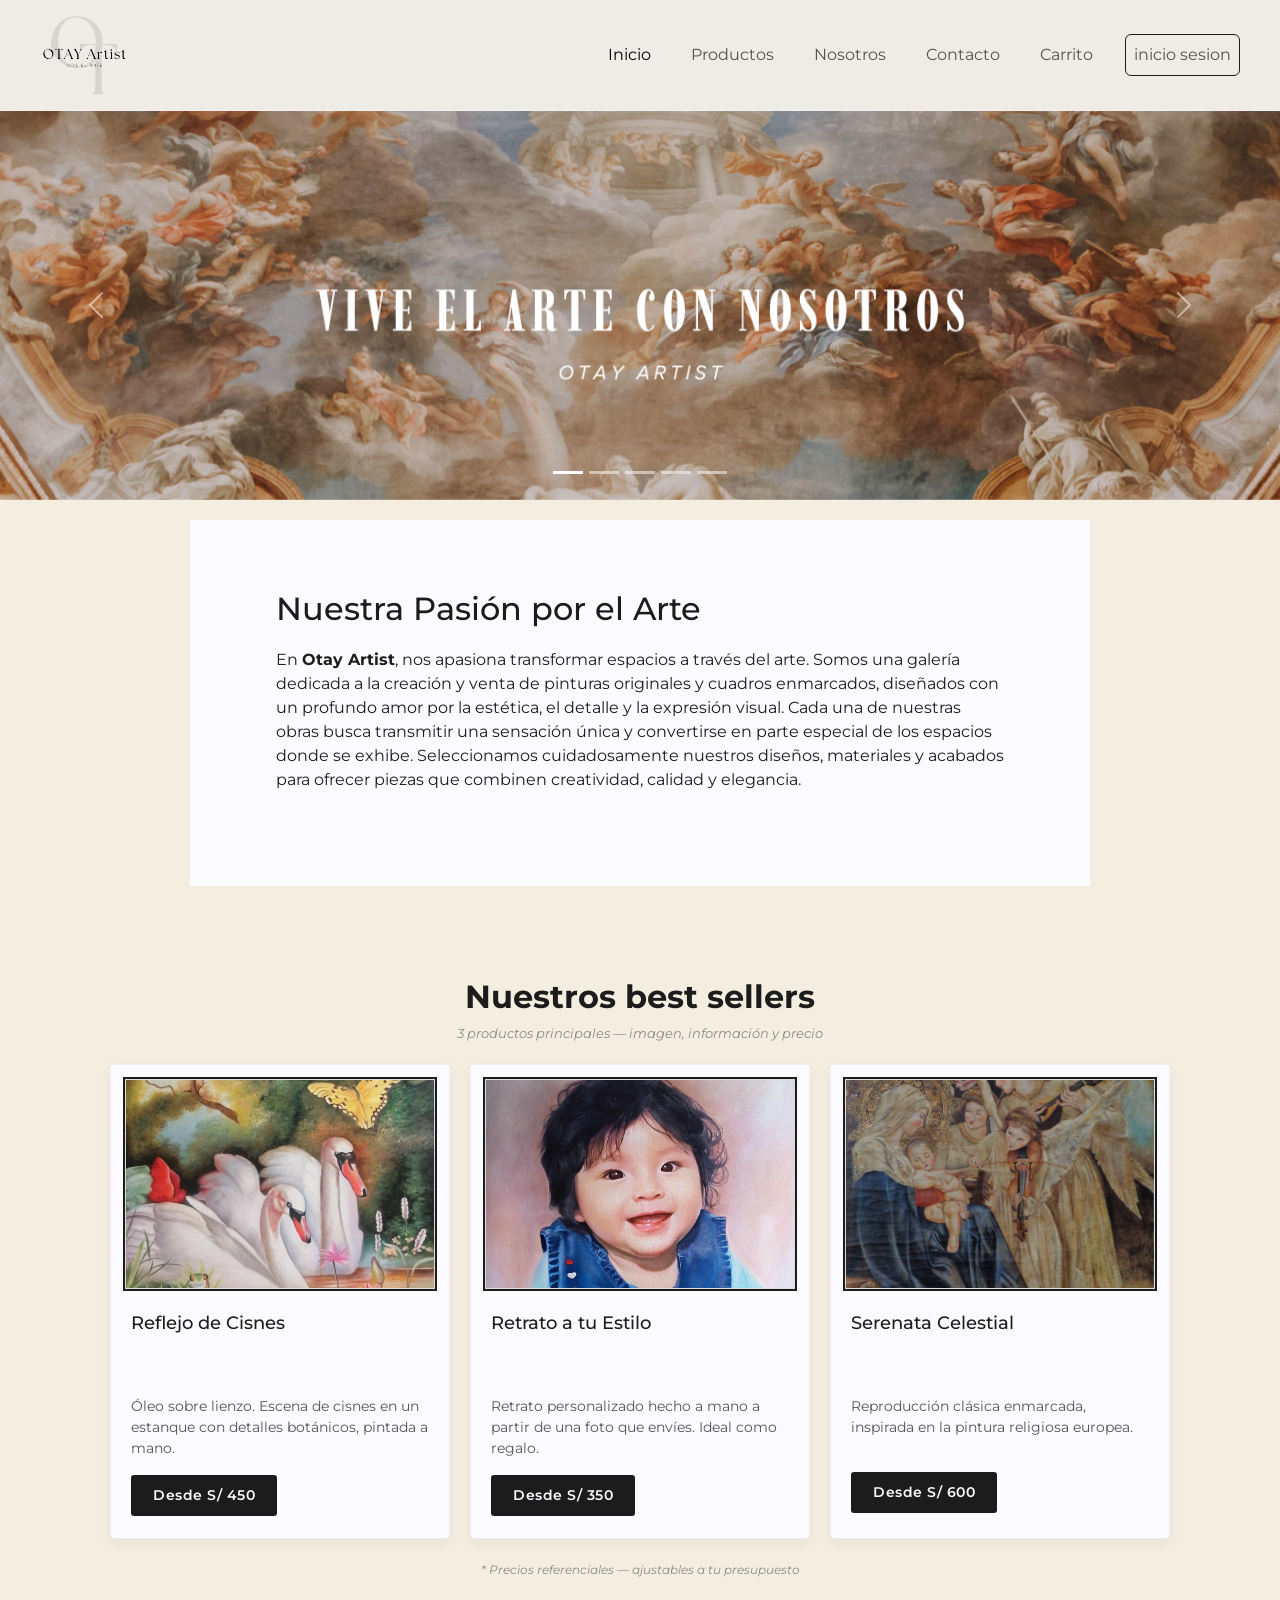
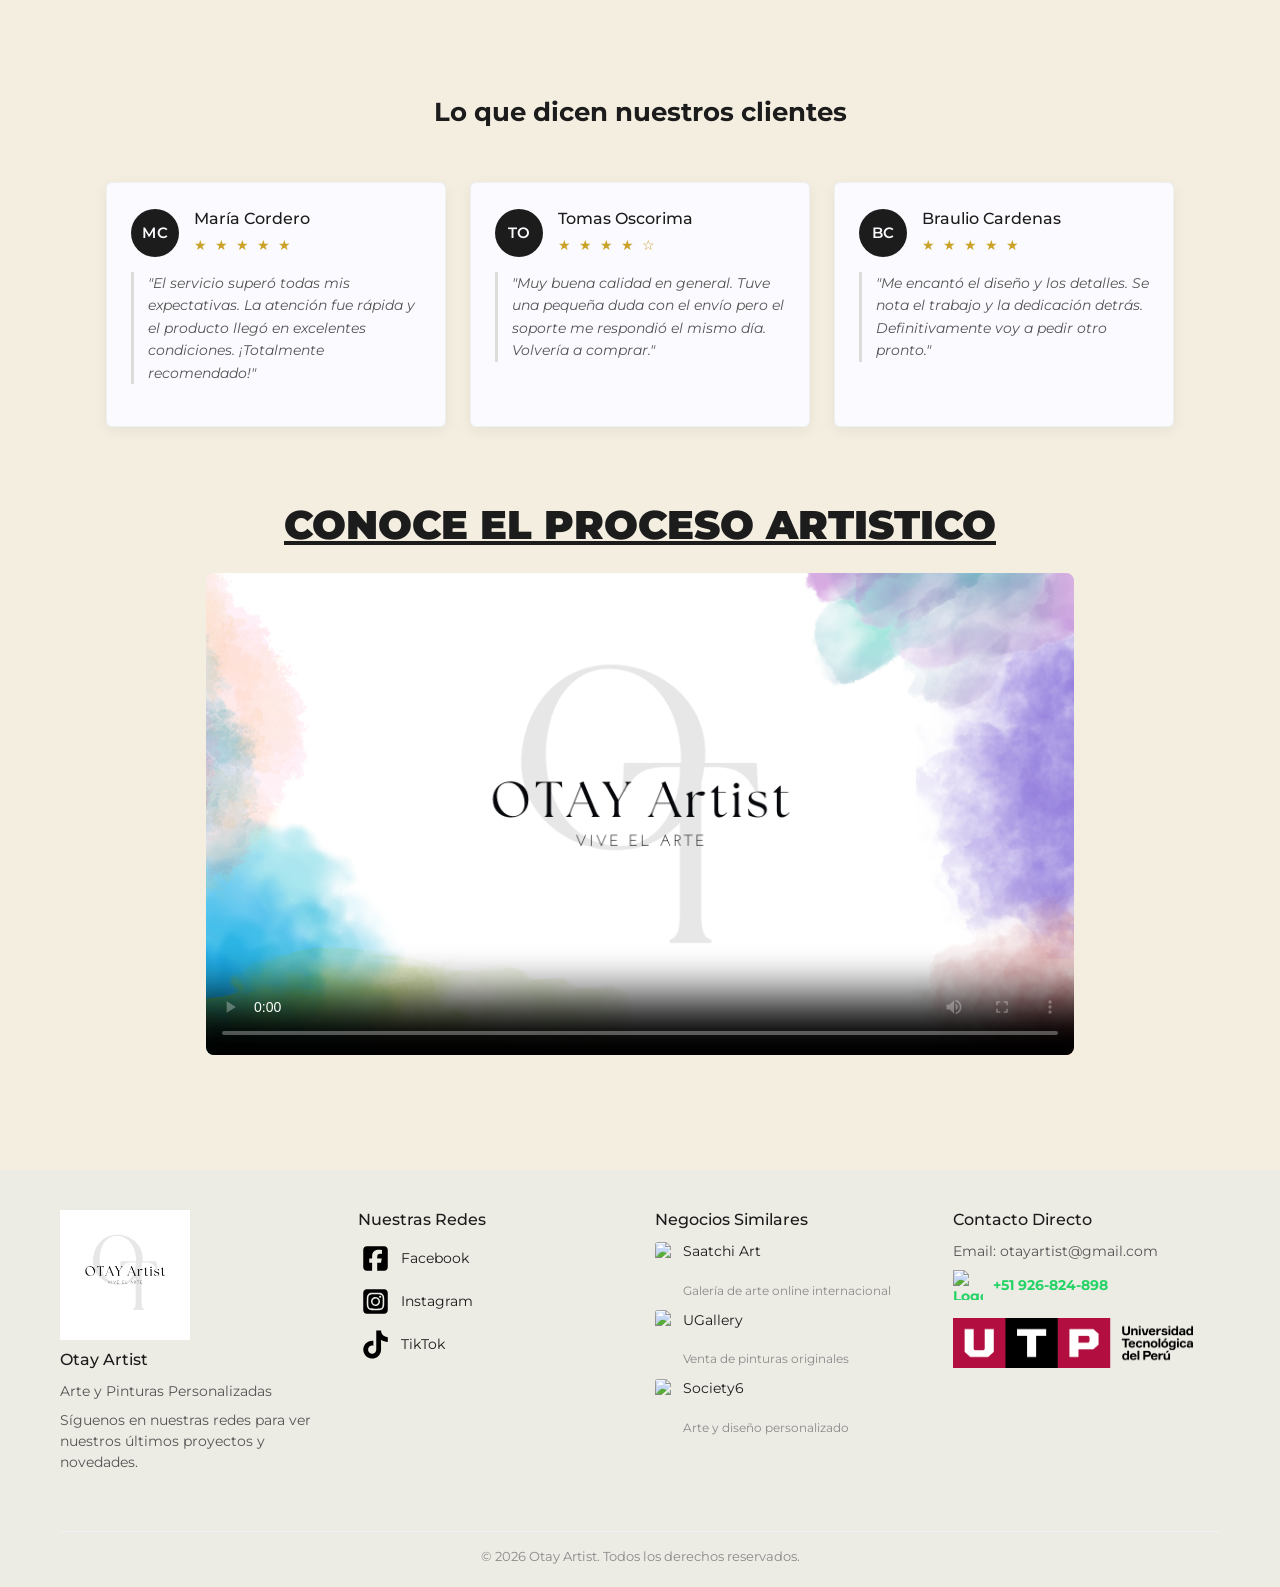
==== commit e679248b: "Implementacion de descuentos a cuadros + pag. de admin + graficos falta poner el crud" ====
--- a/index.html
+++ b/index.html
@@ -45,6 +45,12 @@
                         </li>
                         <li class="nav-item">
                             <a class="nav-link nav-link-otay" href="PAGINAS/contacto.html">Contacto</a>
+                        </li>
+                        <li class="nav-item">
+                            <a class="nav-link nav-link-otay" href="#">Carrito</a>
+                        </li>
+                        <li class="nav-item-login">
+                            <a class="nav-link nav-link-otay" href="PAGINAS/login.html">inicio sesion</a>
                         </li>
                     </ul>
 
--- a/styles.css
+++ b/styles.css
@@ -157,6 +157,12 @@
     object-fit: cover;
     object-position: center 35%;
     display: block;
+}
+
+.imagen-slide {
+    display: block;
+    width: 100%;
+    height: auto;
 }
 
 .subtitulo_productos {
@@ -595,6 +601,8 @@
 .tarjeta_productos {
     display: flex;
     flex-direction: column;
+    position: relative;
+
 }
 
 .info_producto {
@@ -658,19 +666,21 @@
 .prod-titulo {
     height: 75px;
 }
+
 .nuestroequipo {
-        padding: 20px;
-        color:rgb(1, 1, 1);
-        text-align: center;
-        font-size: 40px;
-        font-weight: bold;
-    }
+    padding: 20px;
+    color: rgb(1, 1, 1);
+    text-align: center;
+    font-size: 40px;
+    font-weight: bold;
+}
+
 .Integrantes {
     display: grid;
     gap: 8px;
     padding: 20px;
     grid-template-columns: repeat(auto-fit, minmax(200px, 1fr));
-    
+
 }
 
 .card {
@@ -731,4 +741,349 @@
     to {
         transform: translateY(0px);
     }
+}
+
+.seccion-organigrama {
+    max-width: 1240px;
+    margin: 48px auto 36px;
+    padding: 38px 24px 44px;
+    background: #FAFAFF;
+    border: 1px solid #DADDD8;
+    border-radius: 12px;
+}
+
+.seccion-organigrama__encabezado {
+    margin-bottom: 34px;
+    text-align: center;
+}
+
+.seccion-organigrama__etiqueta,
+.organigrama__nivel {
+    display: inline-block;
+    color: #8a6538;
+    font-size: 0.75rem;
+    font-weight: 700;
+    letter-spacing: 1.2px;
+    text-transform: uppercase;
+}
+
+.seccion-organigrama__encabezado h2 {
+    margin: 8px 0;
+    color: #2e2619;
+    font-size: clamp(1.8rem, 4vw, 2.5rem);
+    font-weight: 700;
+}
+
+.seccion-organigrama__encabezado p {
+    margin: 0;
+    color: #555555;
+}
+
+.organigrama {
+    display: flex;
+    flex-direction: column;
+    align-items: center;
+}
+
+.organigrama__coordinacion,
+.organigrama__integrante {
+    position: relative;
+    padding: 22px;
+    border-radius: 10px;
+    box-shadow: 0 4px 14px rgba(28, 28, 28, 0.08);
+}
+
+.organigrama__coordinacion {
+    z-index: 1;
+    width: min(100%, 520px);
+    color: #FAFAFF;
+    background: #2e2619;
+    border: 2px solid #e7af6b;
+    text-align: center;
+}
+
+.organigrama__coordinacion::after {
+    position: absolute;
+    bottom: -34px;
+    left: 50%;
+    width: 2px;
+    height: 34px;
+    background: #C9A227;
+    content: "";
+}
+
+.organigrama__coordinacion .organigrama__nivel {
+    color: #e7af6b;
+}
+
+.organigrama__coordinacion h3,
+.organigrama__integrante h3 {
+    margin: 10px 0 6px;
+    font-size: 1.12rem;
+    font-weight: 700;
+}
+
+.organigrama__cargo {
+    margin: 0 0 10px;
+    color: #a9793e;
+    font-size: 0.92rem;
+    font-weight: 700;
+}
+
+.organigrama__coordinacion .organigrama__cargo {
+    color: #e7af6b;
+}
+
+.organigrama__coordinacion p:last-child,
+.organigrama__integrante p:last-child {
+    margin-bottom: 0;
+    font-size: 0.9rem;
+    line-height: 1.6;
+}
+
+.organigrama__equipo {
+    position: relative;
+    display: grid;
+    grid-template-columns: repeat(4, minmax(0, 1fr));
+    gap: 18px;
+    width: 100%;
+    margin-top: 34px;
+    padding-top: 30px;
+}
+
+.organigrama__equipo::before {
+    position: absolute;
+    top: 0;
+    right: 12.5%;
+    left: 12.5%;
+    height: 2px;
+    background: #C9A227;
+    content: "";
+}
+
+.organigrama__integrante {
+    background: #f4eee1;
+    border: 1px solid #e7af6b;
+    color: #1C1C1C;
+}
+
+.organigrama__integrante::before {
+    position: absolute;
+    top: -30px;
+    left: 50%;
+    width: 2px;
+    height: 30px;
+    background: #C9A227;
+    content: "";
+}
+
+.organigrama__integrante h3 {
+    font-size: 1rem;
+}
+
+@media (max-width: 900px) {
+    .organigrama__equipo {
+        grid-template-columns: repeat(2, minmax(0, 1fr));
+        gap: 18px;
+        margin-top: 26px;
+        padding-top: 0;
+    }
+
+    .organigrama__equipo::before,
+    .organigrama__coordinacion::after,
+    .organigrama__integrante::before {
+        display: none;
+    }
+}
+
+@media (max-width: 560px) {
+    .seccion-organigrama {
+        margin: 30px 14px;
+        padding: 30px 16px;
+    }
+
+    .organigrama__equipo {
+        grid-template-columns: 1fr;
+    }
+
+
+    .organigrama__coordinacion,
+    .organigrama__integrante {
+        padding: 18px;
+    }
+}
+
+/* Matriz de responsabilidades*/
+
+.contenedor_matriz {
+    max-width: 1000px;
+    margin: 0 auto;
+
+    h1 {
+        font-size: 26px;
+        font-weight: normal;
+        border-bottom: 2px solid #e2ded6;
+        padding-bottom: 10px;
+        margin-bottom: 20px;
+        font-family: "Georgia", serif;
+        text-align: center;
+        /* <-- Aquí se centra el título */
+    }
+}
+
+
+
+.table-wrapper {
+    overflow-x: auto;
+    border: 2px solid #a8a39a;
+    background-color: #ffffff;
+}
+
+table {
+    width: 100%;
+    border-collapse: collapse;
+    text-align: center;
+}
+
+th,
+td {
+    border: 1px solid #b8b3aa;
+    padding: 10px 8px;
+    font-size: 13px;
+}
+
+th {
+    background-color: #e6e3da;
+    font-weight: bold;
+    color: #222;
+}
+
+/* Primera columna (Actividades) alineada a la izquierda */
+td:first-child,
+th:first-child {
+    text-align: left;
+    width: 28%;
+}
+
+/* Celdas con siglas (R, C, I) */
+td:not(:first-child) {
+    font-weight: 500;
+}
+
+/* Fila de leyenda inferior */
+.legend-row td {
+    background-color: #f4f1ea;
+    text-align: left;
+    font-size: 11px;
+    padding: 12px;
+    vertical-align: top;
+    border-top: 2px solid #a8a39a;
+}
+
+.legend-item {
+    margin-bottom: 4px;
+}
+
+.legend-item strong {
+    font-size: 12px;
+}
+
+.nav-item-login {
+    border: 1px solid #1C1C1C;
+    border-radius: 6px;
+    transition: 1s;
+}
+
+.nav-item-login:hover {
+    border: 1px solid #1C1C1C;
+    border-radius: 6px;
+    background-color: #3a31318e;
+}
+
+.headerlogin {
+    background-color: #cecac3;
+}
+
+.login-container {
+    display: flex;
+    justify-content: center;
+    align-items: center;
+    margin-left: 20px;
+    margin-right: 20px;
+    
+}
+
+.login-form {
+    border-radius: 8px;
+    margin: 20px auto;
+    padding: 20px;
+    border: 1px solid #1c1b1b;
+    display: flex;
+    flex-direction: column;
+    max-width: 500px;
+    align-items: left;
+    background-color: #dcdcdcb4;
+
+    h2 {
+        text-align: center;
+    }
+    input{
+        font-family: 'Montserrat', sans-serif;
+        font-size: 16px;
+        border-radius: 7px;
+        padding: 5px;
+        width: 280px;
+        background-color: #FAFAFF;
+        border: 1px solid #1c1b1b;
+    }
+    label {
+        font-family: 'Montserrat', sans-serif;
+        font-size: 16px;
+        margin-right: 18px;
+    }
+    button {
+        font-family: 'Montserrat', sans-serif;
+        font-size: 16px;
+        padding: 10px 20px;
+        border-radius: 7px;
+        background-color: #352424;
+        color: #FAFAFF;
+        align-self: center;
+    }
+    button:hover {
+        background-color: #1C1C1C;
+        color: #FAFAFF;
+    }
+}
+
+.contenedor{
+    width: 80%;
+    margin: 30px auto;
+    background: white;
+    padding: 20px;
+    border-radius: 10px;
+}
+.etiqueta-desc {
+    position: absolute;
+    top: 22px;
+    left: 22px;
+    z-index: 2;
+    background: #a4161a;
+    color: #fff;
+    font-size: 13px;
+    font-weight: 700;
+    padding: 4px 10px;
+    border-radius: 999px;
+    box-shadow: 0 2px 6px rgba(0, 0, 0, .25);
+}
+.precio-final {
+    color: #221813;
+    font-weight: 700;
+    font-size: 16px;
+}
+
+.precio-antes {
+    color: #8a8a8a;
+    font-size: 13px;
+    margin-left: 6px;
 }
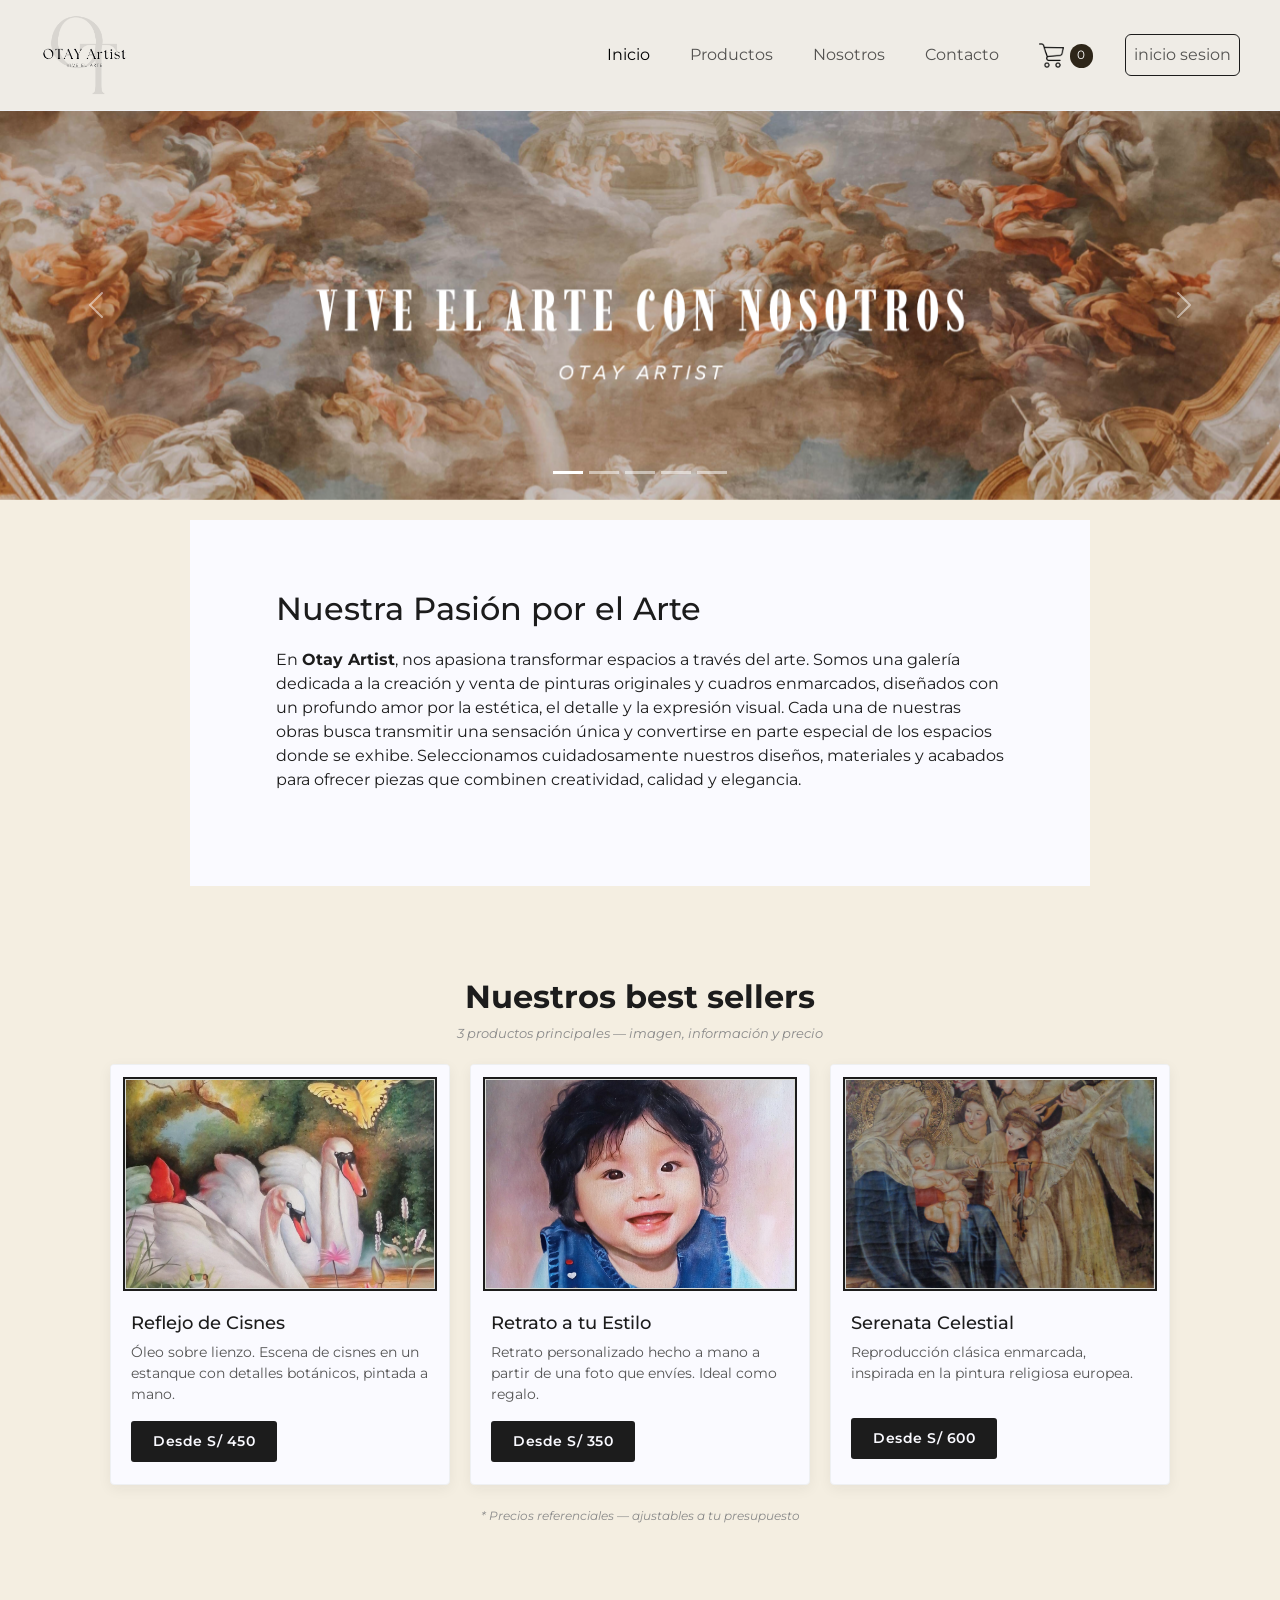
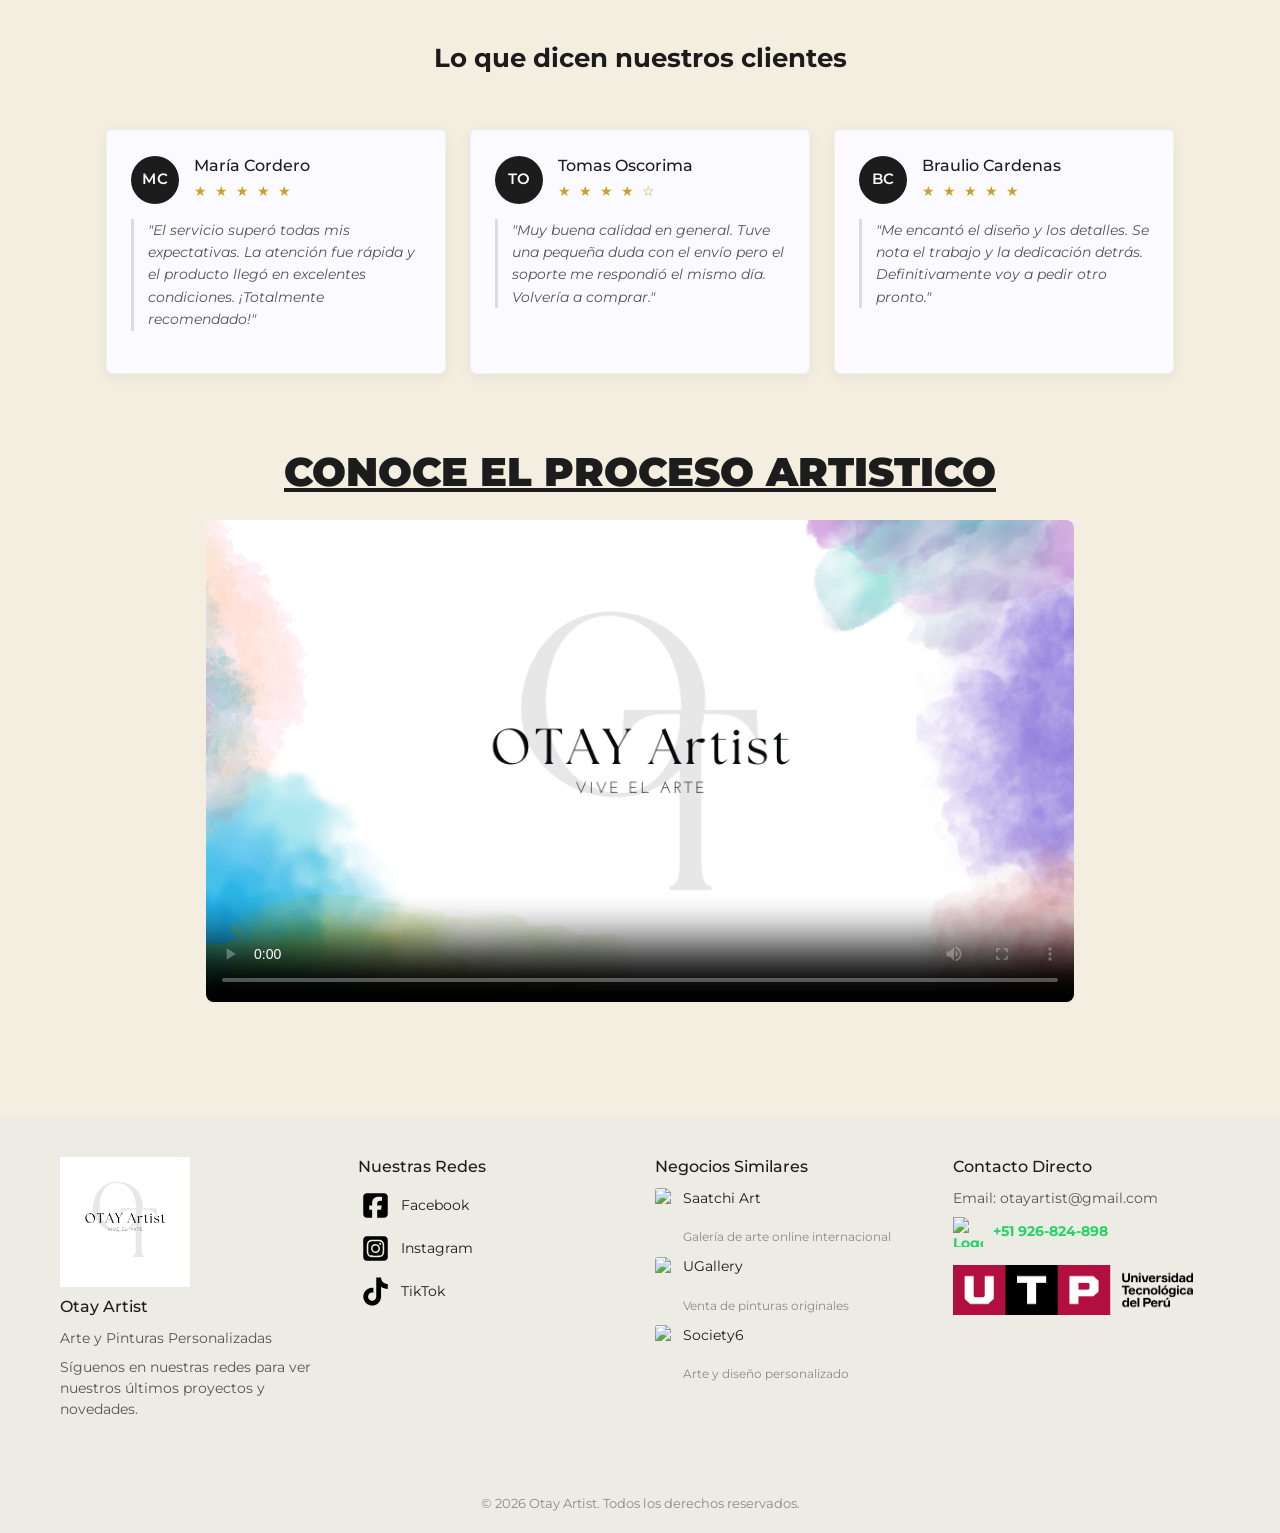
==== commit 9b46b40d: "Carrito angela" ====
--- a/index.html
+++ b/index.html
@@ -47,7 +47,7 @@
                             <a class="nav-link nav-link-otay" href="PAGINAS/contacto.html">Contacto</a>
                         </li>
                         <li class="nav-item">
-                            <a class="nav-link nav-link-otay" href="#">Carrito</a>
+                            <a class="nav-link nav-link-otay" href="carrito.html" aria-label="Carrito de compras"><img class="icono-carrito" src="IMAGENES/carrito-de-compras.png" alt="Carrito"><span class="contador-carrito" aria-label="0 productos en el carrito">0</span></a>
                         </li>
                         <li class="nav-item-login">
                             <a class="nav-link nav-link-otay" href="PAGINAS/login.html">inicio sesion</a>
@@ -152,8 +152,8 @@
                         <img class="producto" src="IMAGENES/img1.png" alt="Reflejo de Cisnes">
                     </div>
                     <div class="info_producto">
-                        <h3 class="prod-titulo">Reflejo de Cisnes</h3>
-                        <p class="prod-desc">Óleo sobre lienzo. Escena de cisnes en un estanque con detalles botánicos,
+                        <h3 class="prod-titulos">Reflejo de Cisnes</h3>
+                        <p class="prod-descu">Óleo sobre lienzo. Escena de cisnes en un estanque con detalles botánicos,
                             pintada a mano.</p>
                         <span class="precio">Desde S/ 450</span>
                     </div>
@@ -166,8 +166,8 @@
                         <img class="producto" src="IMAGENES/img2.png" alt="Retrato a tu Estilo">
                     </div>
                     <div class="info_producto">
-                        <h3 class="prod-titulo">Retrato a tu Estilo</h3>
-                        <p class="prod-desc">Retrato personalizado hecho a mano a partir de una foto que envíes. Ideal
+                        <h3 class="prod-titulos">Retrato a tu Estilo</h3>
+                        <p class="prod-descu">Retrato personalizado hecho a mano a partir de una foto que envíes. Ideal
                             como regalo.</p>
                         <span class="precio">Desde S/ 350</span>
                     </div>
@@ -180,8 +180,8 @@
                         <img class="producto" src="IMAGENES/img3.png" alt="Serenata Celestial">
                     </div>
                     <div class="info_producto">
-                        <h3 class="prod-titulo">Serenata Celestial</h3>
-                        <p class="prod-desc">Reproducción clásica enmarcada, inspirada en la pintura religiosa europea.
+                        <h3 class="prod-titulos">Serenata Celestial</h3>
+                        <p class="prod-descu">Reproducción clásica enmarcada, inspirada en la pintura religiosa europea.
                         </p>
                         <span class="precio">Desde S/ 600</span>
                     </div>
--- a/styles.css
+++ b/styles.css
@@ -298,6 +298,8 @@
     font-style: italic;
     margin-top: 22px;
 }
+
+
 
 
 /* Contenedor de comentarios */
@@ -988,6 +990,9 @@
     font-size: 12px;
 }
 
+
+/* Estilos para la sección de login */
+
 .nav-item-login {
     border: 1px solid #1C1C1C;
     border-radius: 6px;
@@ -1086,4 +1091,278 @@
     color: #8a8a8a;
     font-size: 13px;
     margin-left: 6px;
+}
+.agregar-carrito {
+    cursor: pointer;
+}
+.contador-carrito {
+    display: inline-flex;
+    min-width: 1.45rem;
+    height: 1.45rem;
+    align-items: center;
+    justify-content: center;
+    margin-left: 4px;
+    padding: 0 5px;
+    border-radius: 50%;
+    background: #2e2619;
+    color: #fff;
+    font-size: 0.72rem;
+}
+
+.icono-carrito {
+    display: inline-block;
+    width: 25px;
+    height: 25px;
+    margin-right: 2px;
+    vertical-align: middle;
+    object-fit: contain;
+}
+
+
+.pagina-carrito {
+    width: min(1120px, calc(100% - 32px));
+    margin: 48px auto 70px;
+}
+
+.encabezado-carrito {
+    margin-bottom: 32px;
+    text-align: center;
+}
+
+.encabezado-carrito h1 {
+    margin: 6px 0 10px;
+    color: #2e2619;
+    font-size: clamp(2rem, 5vw, 3rem);
+}
+
+.encabezado-carrito p {
+    color: #666;
+}
+
+.encabezado-carrito .etiqueta-carrito {
+    margin: 0;
+    color: #8a6538;
+    font-size: 0.8rem;
+    font-weight: 700;
+    letter-spacing: 1.5px;
+    text-transform: uppercase;
+}
+
+.seccion-carrito {
+    display: grid;
+    grid-template-columns: minmax(0, 1fr) 320px;
+    align-items: start;
+    gap: 24px;
+}
+
+.carrito-panel,
+.resumen-carrito,
+.seccion-historial {
+    padding: 24px;
+    border: 1px solid #e1ddd3;
+    border-radius: 10px;
+    background: #FAFAFF;
+    box-shadow: 0 4px 14px rgba(28, 28, 28, 0.06);
+}
+
+.carrito-panel h2,
+.resumen-carrito h2,
+.seccion-historial h2 {
+    margin: 0 0 20px;
+    color: #2e2619;
+    font-size: 1.3rem;
+}
+
+.carrito-vacio {
+    margin: 0;
+    color: #666;
+}
+
+.carrito-vacio a {
+    color: #70502d;
+    font-weight: 600;
+}
+
+.fila-carrito {
+    display: grid;
+    grid-template-columns: 90px minmax(110px, 1fr) auto auto auto;
+    align-items: center;
+    gap: 16px;
+    padding: 16px 0;
+    border-top: 1px solid #e9e5dc;
+}
+
+.imagen-carrito {
+    width: 90px;
+    height: 90px;
+    border: 1px solid #DADDD8;
+    object-fit: cover;
+}
+
+.detalle-carrito h3 {
+    margin: 0 0 6px;
+    font-size: 1rem;
+}
+
+.detalle-carrito p {
+    margin: 0;
+    color: #666;
+    font-size: 0.9rem;
+}
+
+.controles-cantidad {
+    display: flex;
+    align-items: center;
+    gap: 10px;
+}
+
+.boton-cantidad {
+    width: 30px;
+    height: 30px;
+    border: 1px solid #c9c3b8;
+    border-radius: 4px;
+    background: #fff;
+    color: #2e2619;
+    font-size: 1.1rem;
+}
+
+.importe-carrito {
+    white-space: nowrap;
+}
+
+.eliminar-carrito {
+    border: 0;
+    background: transparent;
+    color: #8b3737;
+    font-size: 0.85rem;
+    text-decoration: underline;
+}
+
+.resumen-carrito {
+    position: sticky;
+    top: 100px;
+}
+
+.resumen-carrito p,
+.total-carrito {
+    display: flex;
+    justify-content: space-between;
+    gap: 12px;
+    margin: 0 0 14px;
+    color: #555;
+    font-size: 0.9rem;
+}
+
+.total-carrito {
+    margin: 18px 0;
+    padding-top: 16px;
+    border-top: 1px solid #e1ddd3;
+    color: #1C1C1C;
+    font-size: 1.05rem;
+}
+
+.boton-confirmar {
+    width: 100%;
+    padding: 12px 16px;
+    border: 0;
+    border-radius: 6px;
+    background: #2e2619;
+    color: #fff;
+    font: inherit;
+    font-weight: 600;
+}
+
+.boton-confirmar:disabled {
+    cursor: not-allowed;
+    opacity: 0.5;
+}
+
+.resumen-carrito small {
+    display: block;
+    margin-top: 12px;
+    color: #777;
+    line-height: 1.5;
+}
+
+.seccion-historial {
+    margin-top: 28px;
+}
+
+.lista-historial {
+    display: grid;
+    grid-template-columns: repeat(auto-fit, minmax(230px, 1fr));
+    gap: 14px;
+}
+
+.historial-vacio {
+    margin: 0;
+    color: #777;
+}
+
+.compra-historial {
+    padding: 16px;
+    border: 1px solid #e9e5dc;
+    border-radius: 6px;
+}
+
+.compra-historial h3 {
+    margin: 0 0 8px;
+    font-size: 0.95rem;
+}
+
+.compra-historial p {
+    margin: 0 0 10px;
+    color: #666;
+    font-size: 0.85rem;
+}
+
+.compra-historial strong {
+    font-size: 0.9rem;
+}
+
+@media (max-width: 800px) {
+    .seccion-carrito {
+        grid-template-columns: 1fr;
+    }
+
+    .resumen-carrito {
+        position: static;
+    }
+}
+
+@media (max-width: 600px) {
+    .pagina-carrito {
+        width: min(100% - 20px, 1120px);
+        margin-top: 28px;
+    }
+
+    .carrito-panel,
+    .resumen-carrito,
+    .seccion-historial {
+        padding: 18px;
+    }
+
+    .fila-carrito {
+        grid-template-columns: 68px minmax(0, 1fr) auto;
+        gap: 10px;
+    }
+
+    .imagen-carrito {
+        width: 68px;
+        height: 68px;
+    }
+
+    .controles-cantidad {
+        grid-column: 2;
+    }
+
+    .importe-carrito {
+        grid-column: 3;
+        grid-row: 2;
+    }
+
+    .eliminar-carrito {
+        grid-column: 3;
+        grid-row: 1;
+    }
 }
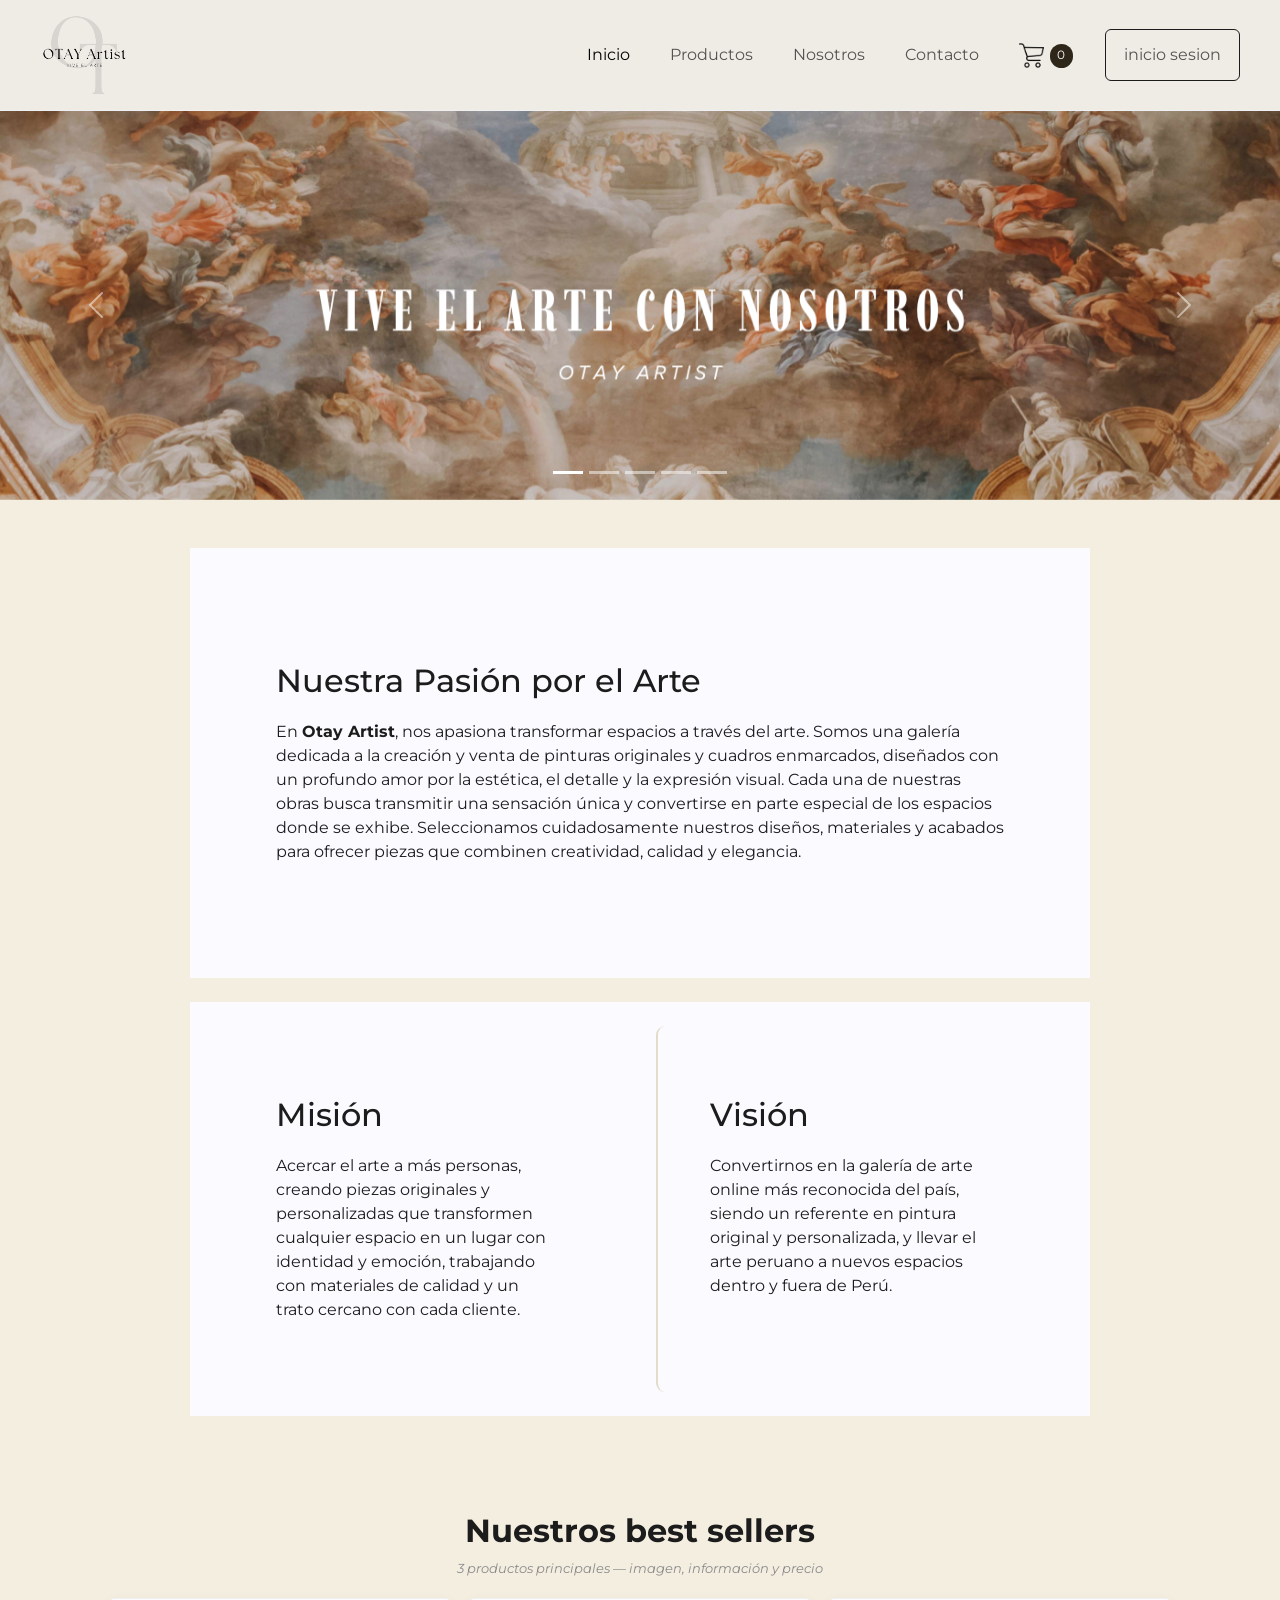
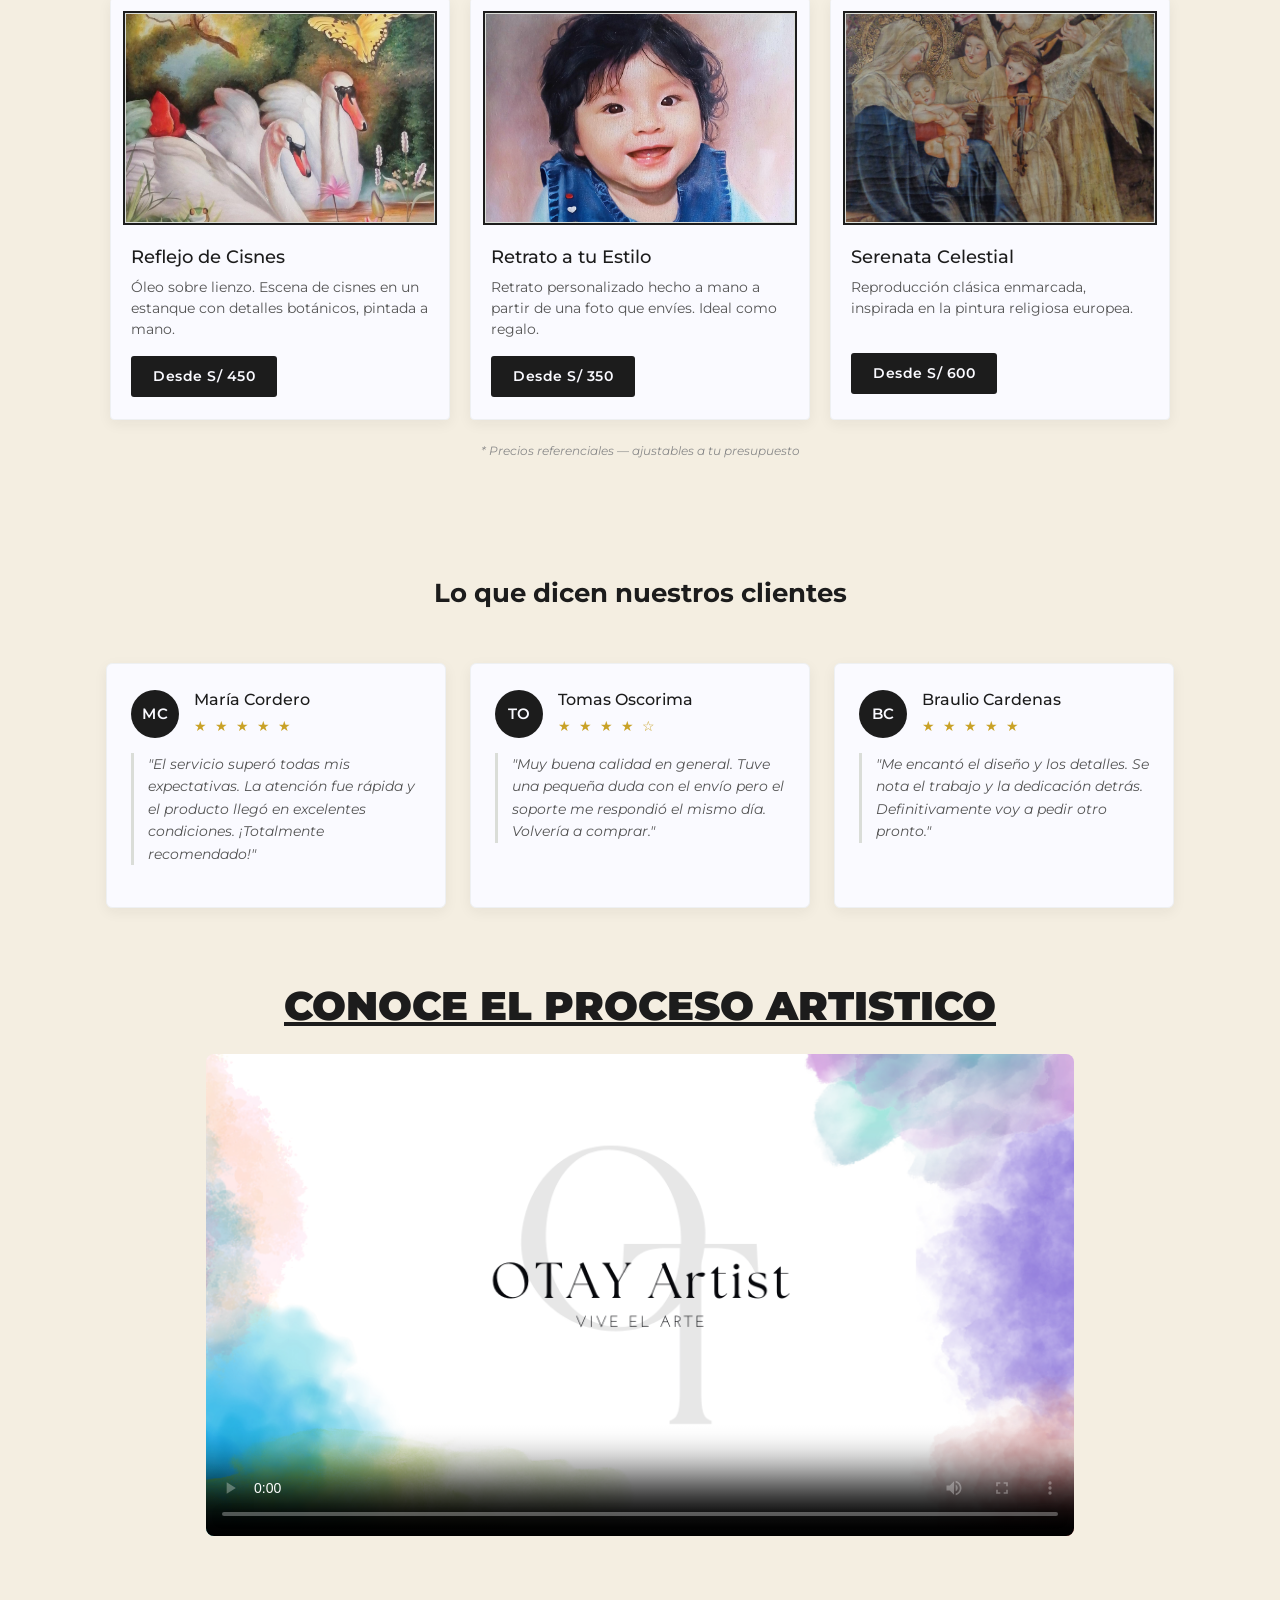
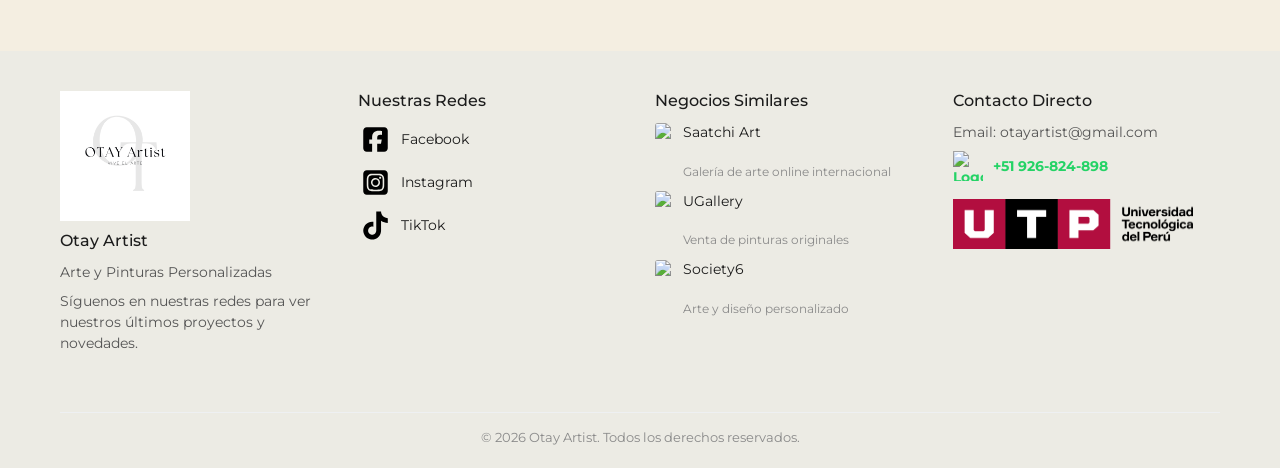
==== commit f8ba3f8e: "graficos con datos reales y detalles" ====
--- a/index.html
+++ b/index.html
@@ -5,9 +5,9 @@
     <meta charset="UTF-8">
     <meta name="viewport" content="width=device-width, initial-scale=1.0">
     <title>Otay Artist</title>
-    
+
     <link rel="icon" type="image/png" href="IMAGENES/logootay_header.png">
-   
+
 
     <link href="https://cdn.jsdelivr.net/npm/bootstrap@5.3.3/dist/css/bootstrap.min.css" rel="stylesheet"
         integrity="sha384-QWTKZyjpPEjISv5WaRU9OFeRpok6YctnYmDr5pNlyT2bRjXh0JMhjY6hW+ALEwIH" crossorigin="anonymous">
@@ -47,7 +47,9 @@
                             <a class="nav-link nav-link-otay" href="PAGINAS/contacto.html">Contacto</a>
                         </li>
                         <li class="nav-item">
-                            <a class="nav-link nav-link-otay" href="carrito.html" aria-label="Carrito de compras"><img class="icono-carrito" src="IMAGENES/carrito-de-compras.png" alt="Carrito"><span class="contador-carrito" aria-label="0 productos en el carrito">0</span></a>
+                            <a class="nav-link nav-link-otay" href="carrito.html" aria-label="Carrito de compras"><img
+                                    class="icono-carrito" src="IMAGENES/carrito-de-compras.png" alt="Carrito"><span
+                                    class="contador-carrito" aria-label="0 productos en el carrito">0</span></a>
                         </li>
                         <li class="nav-item-login">
                             <a class="nav-link nav-link-otay" href="PAGINAS/login.html">inicio sesion</a>
@@ -75,7 +77,7 @@
                     aria-label="Imagen 5"></button>
             </div>
 
-           
+
 
             <div class="carousel-inner">
                 <!-- portada 1 -->
@@ -115,23 +117,35 @@
             </button>
         </div>
     </header>
-
-    <div class="contenedor-info">
-        <center>
-            <article class="info_index">
-                <h2>Nuestra Pasión por el Arte</h2>
-                <p>En <strong>Otay Artist</strong>, nos apasiona transformar espacios a través del arte. Somos una
-                    galería
-                    dedicada a la creación y venta de pinturas originales y cuadros enmarcados, diseñados con un
-                    profundo
-                    amor por la estética, el detalle y la expresión visual. Cada una de nuestras obras busca transmitir
-                    una sensación única y convertirse en parte especial de los
-                    espacios donde se exhibe. Seleccionamos cuidadosamente nuestros diseños, materiales y acabados para
-                    ofrecer piezas que combinen creatividad, calidad y elegancia.</p>
-                <br>
-            </article>
-        </center>
-    </div>
+<br><br>
+    <!-- Recuadro 1 -->
+<div class="contenedor-info">
+    <article class="info_index">
+        <h2>Nuestra Pasión por el Arte</h2>
+        <p>En <strong>Otay Artist</strong>, nos apasiona transformar espacios a través del arte. Somos una
+            galería dedicada a la creación y venta de pinturas originales y cuadros enmarcados, diseñados con un
+            profundo amor por la estética, el detalle y la expresión visual. Cada una de nuestras obras busca
+            transmitir una sensación única y convertirse en parte especial de los espacios donde se exhibe.
+            Seleccionamos cuidadosamente nuestros diseños, materiales y acabados para ofrecer piezas que combinen
+            creatividad, calidad y elegancia.</p>
+    </article>
+</div>
+
+<!-- Recuadro 2: Misión y Visión -->
+<div class="contenedor-info contenedor-mv">
+    <article class="info_index">
+        <h2>Misión</h2>
+        <p>Acercar el arte a más personas, creando piezas originales y personalizadas que transformen cualquier
+            espacio en un lugar con identidad y emoción, trabajando con materiales de calidad y un trato cercano
+            con cada cliente.</p>
+    </article>
+
+    <article class="info_index">
+        <h2>Visión</h2>
+        <p>Convertirnos en la galería de arte online más reconocida del país, siendo un referente en pintura
+            original y personalizada, y llevar el arte peruano a nuevos espacios dentro y fuera de Perú.</p>
+    </article>
+</div>
     <br>
     <br>
     <center>
@@ -304,7 +318,7 @@
             </div>
         </footer>
     </div>
-    
+
 </body>
 
 </html>
--- a/styles.css
+++ b/styles.css
@@ -41,14 +41,11 @@
     border-bottom: 1px solid #EEF0F2;
 }
 
-.barra-navegacion {
-    max-width: 1200px;
-    margin: 0 auto;
-    display: flex;
-    align-items: center;
-    justify-content: space-between;
-    flex-wrap: wrap;
-    gap: 14px;
+.navbar-collapse {
+    ul {
+        display: flex;
+        align-items: center;
+    }
 }
 
 .logo-link {
@@ -111,13 +108,45 @@
 }
 
 .contenedor-info {
-    max-width: 820px;
+    max-width: 900px;
+    margin: 0 auto 24px;      /* centrado + espacio entre recuadros */
+    padding: 1.5rem 1rem;
     text-align: center;
-    max-width: 900px;
-    /* Ancho máximo para pantallas grandes */
-    margin: 0 auto;
-    padding: 0 1rem;
     background-color: #FAFAFF;
+}
+
+/* Recuadro 2: Misión y Visión lado a lado */
+.contenedor-mv {
+    display: grid;
+    grid-template-columns: 1fr 1fr;
+    gap: 2rem;
+}
+
+/* Línea divisoria entre las dos columnas */
+.contenedor-mv .info_index + .info_index {
+    border-left: 2px solid #e4dccb;
+    padding-left: 2rem;
+}
+
+/* Por si .info_index tiene ancho o márgenes propios */
+.contenedor-mv .info_index {
+    width: auto;
+    margin: 0;
+}
+
+/* En celular: una debajo de otra */
+@media (max-width: 768px) {
+    .contenedor-mv {
+        grid-template-columns: 1fr;
+        gap: 1.5rem;
+    }
+
+    .contenedor-mv .info_index + .info_index {
+        border-left: none;
+        border-top: 1px solid #e4dccb;
+        padding-left: 0;
+        padding-top: 1.5rem;
+    }
 }
 
 .info_index {
@@ -996,6 +1025,7 @@
 .nav-item-login {
     border: 1px solid #1C1C1C;
     border-radius: 6px;
+    padding: 5px 10px;
     transition: 1s;
 }
 
@@ -1005,59 +1035,262 @@
     background-color: #3a31318e;
 }
 
-.headerlogin {
-    background-color: #cecac3;
-}
-
-.login-container {
+/* ---------- Página de login ---------- */
+.pagina-login {
+    margin: 0;
+    min-height: 100vh;
+    background-color: #f4eee1;
+    overflow-x: hidden;
+}
+
+/* Obra de fondo difuminada con un velo cálido */
+.login-fondo {
+    position: fixed;
+    inset: -40px;
+    z-index: -1;
+    background:
+        linear-gradient(135deg, rgba(244, 238, 225, 0.78) 0%, rgba(226, 194, 122, 0.45) 100%),
+        url("IMAGENES/p_img3.jpg") center / cover no-repeat;
+    filter: blur(14px) saturate(1.1);
+    animation: login-respirar 18s ease-in-out infinite alternate;
+}
+
+@keyframes login-respirar {
+    from { transform: scale(1); }
+    to   { transform: scale(1.06); }
+}
+
+.login-volver {
+    position: absolute;
+    top: 22px;
+    left: 24px;
+    padding: 8px 16px;
+    border-radius: 999px;
+    background: rgba(255, 255, 255, 0.55);
+    backdrop-filter: blur(6px);
+    color: #352424;
+    text-decoration: none;
+    font-size: 0.88rem;
+    transition: background 0.2s;
+}
+
+.login-volver:hover {
+    background: rgba(255, 255, 255, 0.85);
+}
+
+.login-centro {
+    min-height: 100vh;
     display: flex;
+    align-items: center;
     justify-content: center;
-    align-items: center;
-    margin-left: 20px;
-    margin-right: 20px;
-    
-}
-
-.login-form {
-    border-radius: 8px;
-    margin: 20px auto;
-    padding: 20px;
-    border: 1px solid #1c1b1b;
+    padding: 80px 20px 40px;
+}
+
+/* Tarjeta tipo cristal */
+.login-tarjeta {
+    width: 100%;
+    max-width: 410px;
+    padding: 40px 36px 30px;
+    border-radius: 28px;
+    background: rgba(255, 255, 255, 0.62);
+    backdrop-filter: blur(18px);
+    -webkit-backdrop-filter: blur(18px);
+    border: 1px solid rgba(255, 255, 255, 0.75);
+    box-shadow: 0 24px 60px rgba(53, 36, 36, 0.18);
+    text-align: center;
+    animation: login-aparecer 0.7s ease-out both;
+}
+
+@keyframes login-aparecer {
+    from { opacity: 0; transform: translateY(18px); }
+    to   { opacity: 1; transform: translateY(0); }
+}
+
+.login-logo img {
+    width: 74px;
+    height: 74px;
+    object-fit: cover;
+    border-radius: 50%;
+    border: 3px solid #fff;
+    box-shadow: 0 6px 16px rgba(53, 36, 36, 0.15);
+    margin-bottom: 18px;
+}
+
+.login-tarjeta h1 {
+    font-family: "Georgia", serif;
+    font-size: 1.85rem;
+    font-weight: 400;
+    color: #352424;
+    margin: 0 0 8px;
+}
+
+.login-subtitulo {
+    color: #6b5d52;
+    font-size: 0.93rem;
+    line-height: 1.5;
+    margin: 0 0 28px;
+}
+
+.login-formulario {
     display: flex;
     flex-direction: column;
-    max-width: 500px;
-    align-items: left;
-    background-color: #dcdcdcb4;
-
-    h2 {
-        text-align: center;
-    }
-    input{
-        font-family: 'Montserrat', sans-serif;
-        font-size: 16px;
-        border-radius: 7px;
-        padding: 5px;
-        width: 280px;
-        background-color: #FAFAFF;
-        border: 1px solid #1c1b1b;
-    }
-    label {
-        font-family: 'Montserrat', sans-serif;
-        font-size: 16px;
-        margin-right: 18px;
-    }
-    button {
-        font-family: 'Montserrat', sans-serif;
-        font-size: 16px;
-        padding: 10px 20px;
-        border-radius: 7px;
-        background-color: #352424;
-        color: #FAFAFF;
-        align-self: center;
-    }
-    button:hover {
-        background-color: #1C1C1C;
-        color: #FAFAFF;
+    gap: 16px;
+    text-align: left;
+}
+
+.login-campo {
+    display: flex;
+    flex-direction: column;
+    gap: 6px;
+}
+
+.login-campo label {
+    font-size: 0.82rem;
+    font-weight: 500;
+    color: #6b5d52;
+    padding-left: 16px;
+}
+
+.login-campo input {
+    width: 100%;
+    font-family: 'Montserrat', sans-serif;
+    font-size: 0.98rem;
+    padding: 13px 18px;
+    border: 1px solid transparent;
+    border-radius: 999px;
+    background-color: rgba(255, 255, 255, 0.9);
+    color: #1C1C1C;
+    box-shadow: inset 0 1px 3px rgba(53, 36, 36, 0.08);
+    transition: border-color 0.2s, box-shadow 0.2s, background-color 0.2s;
+}
+
+.login-campo input::placeholder {
+    color: #a89c90;
+}
+
+.login-campo input:focus {
+    outline: none;
+    background-color: #fff;
+    border-color: #d4ad5c;
+    box-shadow: 0 0 0 4px rgba(212, 173, 92, 0.22);
+}
+
+.login-campo input.login-invalido {
+    border-color: #d77a6f;
+    box-shadow: 0 0 0 4px rgba(215, 122, 111, 0.18);
+}
+
+.login-password {
+    position: relative;
+}
+
+.login-password input {
+    padding-right: 52px;
+}
+
+/* Oculta el ojo propio de Edge/IE para que solo quede nuestro botón */
+.login-password input::-ms-reveal,
+.login-password input::-ms-clear {
+    display: none;
+}
+
+.login-ver {
+    position: absolute;
+    right: 6px;
+    top: 50%;
+    transform: translateY(-50%);
+    width: 38px;
+    height: 38px;
+    display: grid;
+    place-items: center;
+    border: none;
+    border-radius: 50%;
+    background: transparent;
+    color: #8a6a2c;
+    cursor: pointer;
+    transition: background 0.2s, color 0.2s;
+}
+
+.login-ver:hover,
+.login-ver:focus-visible {
+    background: #f4eee1;
+    color: #352424;
+    outline: none;
+}
+
+.login-ver svg {
+    width: 20px;
+    height: 20px;
+    fill: none;
+    stroke: currentColor;
+    stroke-width: 1.8;
+    stroke-linecap: round;
+    stroke-linejoin: round;
+}
+
+.login-ver .icono-ojo-tachado,
+.login-ver[aria-pressed="true"] .icono-ojo {
+    display: none;
+}
+
+.login-ver[aria-pressed="true"] .icono-ojo-tachado {
+    display: block;
+}
+
+.login-error {
+    min-height: 1.2em;
+    margin: -4px 0 0;
+    padding-left: 16px;
+    color: #b4463b;
+    font-size: 0.85rem;
+}
+
+.login-boton {
+    margin-top: 4px;
+    font-family: 'Montserrat', sans-serif;
+    font-size: 1rem;
+    font-weight: 600;
+    letter-spacing: 0.02em;
+    padding: 14px;
+    border: none;
+    border-radius: 999px;
+    background: linear-gradient(135deg, #4a3430 0%, #352424 100%);
+    color: #FAFAFF;
+    cursor: pointer;
+    box-shadow: 0 10px 22px rgba(53, 36, 36, 0.25);
+    transition: transform 0.2s, box-shadow 0.2s;
+}
+
+.login-boton:hover {
+    transform: translateY(-2px);
+    box-shadow: 0 14px 28px rgba(53, 36, 36, 0.3);
+}
+
+.login-boton:active {
+    transform: translateY(0);
+}
+
+.login-nota {
+    margin: 22px 0 0;
+    font-size: 0.8rem;
+    color: #8c7f73;
+}
+
+@media (max-width: 480px) {
+    .login-tarjeta {
+        padding: 32px 22px 24px;
+        border-radius: 22px;
+    }
+
+    .login-tarjeta h1 {
+        font-size: 1.55rem;
+    }
+}
+
+@media (prefers-reduced-motion: reduce) {
+    .login-fondo,
+    .login-tarjeta {
+        animation: none;
     }
 }
 
@@ -1365,4 +1598,212 @@
         grid-column: 3;
         grid-row: 1;
     }
+}
+/* ---------- Barra de filtros de productos ---------- */
+.barra-filtros {
+    display: flex;
+    flex-wrap: wrap;
+    align-items: flex-end;
+    gap: 12px 16px;
+}
+
+.barra-filtros .input-busqueda-otay {
+    flex: 1 1 260px;
+}
+
+.filtro-grupo {
+    display: flex;
+    flex-direction: column;
+    gap: 4px;
+    margin: 0;
+    font-size: 0.78rem;
+    color: #6b5d52;
+}
+
+.filtro-grupo select {
+    min-width: 190px;
+    border-radius: 8px;
+}
+
+.filtro-ofertas {
+    margin: 0 0 6px;
+    font-size: 0.9rem;
+}
+
+.filtro-ofertas .form-check-input:checked {
+    background-color: #352424;
+    border-color: #352424;
+}
+
+@media (max-width: 576px) {
+    .filtro-grupo,
+    .filtro-grupo select {
+        flex: 1 1 100%;
+        min-width: 0;
+    }
+}
+
+/* ---------- Búsqueda avanzada (admin) ---------- */
+.busqueda-panel {
+    background: #FAFAFF;
+    border: 1px solid #e4dccb;
+    border-radius: 14px;
+    padding: 22px;
+}
+
+.busqueda-panel .form-label {
+    font-size: 0.85rem;
+    font-weight: 500;
+    color: #352424;
+}
+
+.busqueda-panel .form-check-input:checked {
+    background-color: #352424;
+    border-color: #352424;
+}
+
+.filtro-chip {
+    border: 1px solid #d8cdb8;
+    background: #f4eee1;
+    color: #352424;
+    border-radius: 999px;
+    padding: 4px 12px;
+    font-size: 0.8rem;
+    white-space: pre;
+}
+
+.filtro-chip:hover {
+    background: #ecdfc4;
+}
+
+.busqueda-dato {
+    background: #FAFAFF;
+    border: 1px solid #e4dccb;
+    border-radius: 12px;
+    padding: 14px 16px;
+    height: 100%;
+}
+
+.busqueda-dato span {
+    display: block;
+    font-size: 0.78rem;
+    color: #6b5d52;
+}
+
+.busqueda-dato strong {
+    font-size: 1.1rem;
+    color: #1C1C1C;
+}
+
+.busqueda-tabla {
+    background: #FAFAFF;
+    border: 1px solid #e4dccb;
+    border-radius: 14px;
+}
+
+.busqueda-miniatura {
+    width: 52px;
+    height: 52px;
+    object-fit: cover;
+    border-radius: 8px;
+}
+
+.busqueda-descripcion {
+    font-size: 0.82rem;
+    color: #6b5d52;
+    max-width: 380px;
+    display: -webkit-box;
+    -webkit-line-clamp: 2;
+    -webkit-box-orient: vertical;
+    overflow: hidden;
+}
+
+.busqueda-tabla mark {
+    background: #f3dfa8;
+    padding: 0 2px;
+    border-radius: 3px;
+}
+
+/* Las tablas del admin no heredan los estilos de la tabla de Nosotros */
+.tabla-admin {
+    text-align: left;
+}
+
+.tabla-admin th,
+.tabla-admin td {
+    border-left: none;
+    border-right: none;
+    font-size: 0.9rem;
+    font-weight: normal;
+    padding: 10px 12px;
+}
+
+.tabla-admin th {
+    font-weight: 600;
+    font-size: 0.8rem;
+    color: #6b5d52;
+}
+
+.tabla-admin td:first-child,
+.tabla-admin th:first-child {
+    width: 1%;
+    white-space: nowrap;
+}
+
+/* ---------- Reportes (admin) ---------- */
+.reportes-grid {
+    display: grid;
+    grid-template-columns: 1fr;   /* una sola columna: un gráfico debajo del otro */
+    gap: 24px;
+}
+
+.reporte-tarjeta {
+    background: #FAFAFF;
+    border: 1px solid #e4dccb;
+    border-radius: 14px;
+    padding: 18px 20px 20px;
+    min-width: 0;
+}
+
+.reporte-tarjeta h2 {
+    font-size: 2rem;
+    font-weight: 600;
+    color: #352424;
+    margin: 0 0 12px;
+    text-align: center;
+}
+
+/* Ya no hace falta, pero déjala por si la usas en otro lado */
+.reporte-ancho {
+    grid-column: 1 / -1;
+}
+
+/* Altura fija: Chart.js se ajusta a esta caja (maintainAspectRatio: false) */
+.grafico-caja {
+    position: relative;
+    height: 400px;
+}
+
+/* La dona necesita más alto por la leyenda de abajo */
+.grafico-caja:has(#GraficoBarras) {
+    height: 460px;
+}
+
+/* El de categorías no necesita tanto */
+.grafico-caja:has(#GraficoCategorias) {
+    height: 340px;
+}
+
+@media (max-width: 768px) {
+    .grafico-caja {
+        height: 340px;
+    }
+
+    .grafico-caja:has(#GraficoBarras) {
+        height: 420px;
+    }
+
+    .grafico-caja:has(#GraficoCategorias) {
+        height: 300px;
+    }
 }
